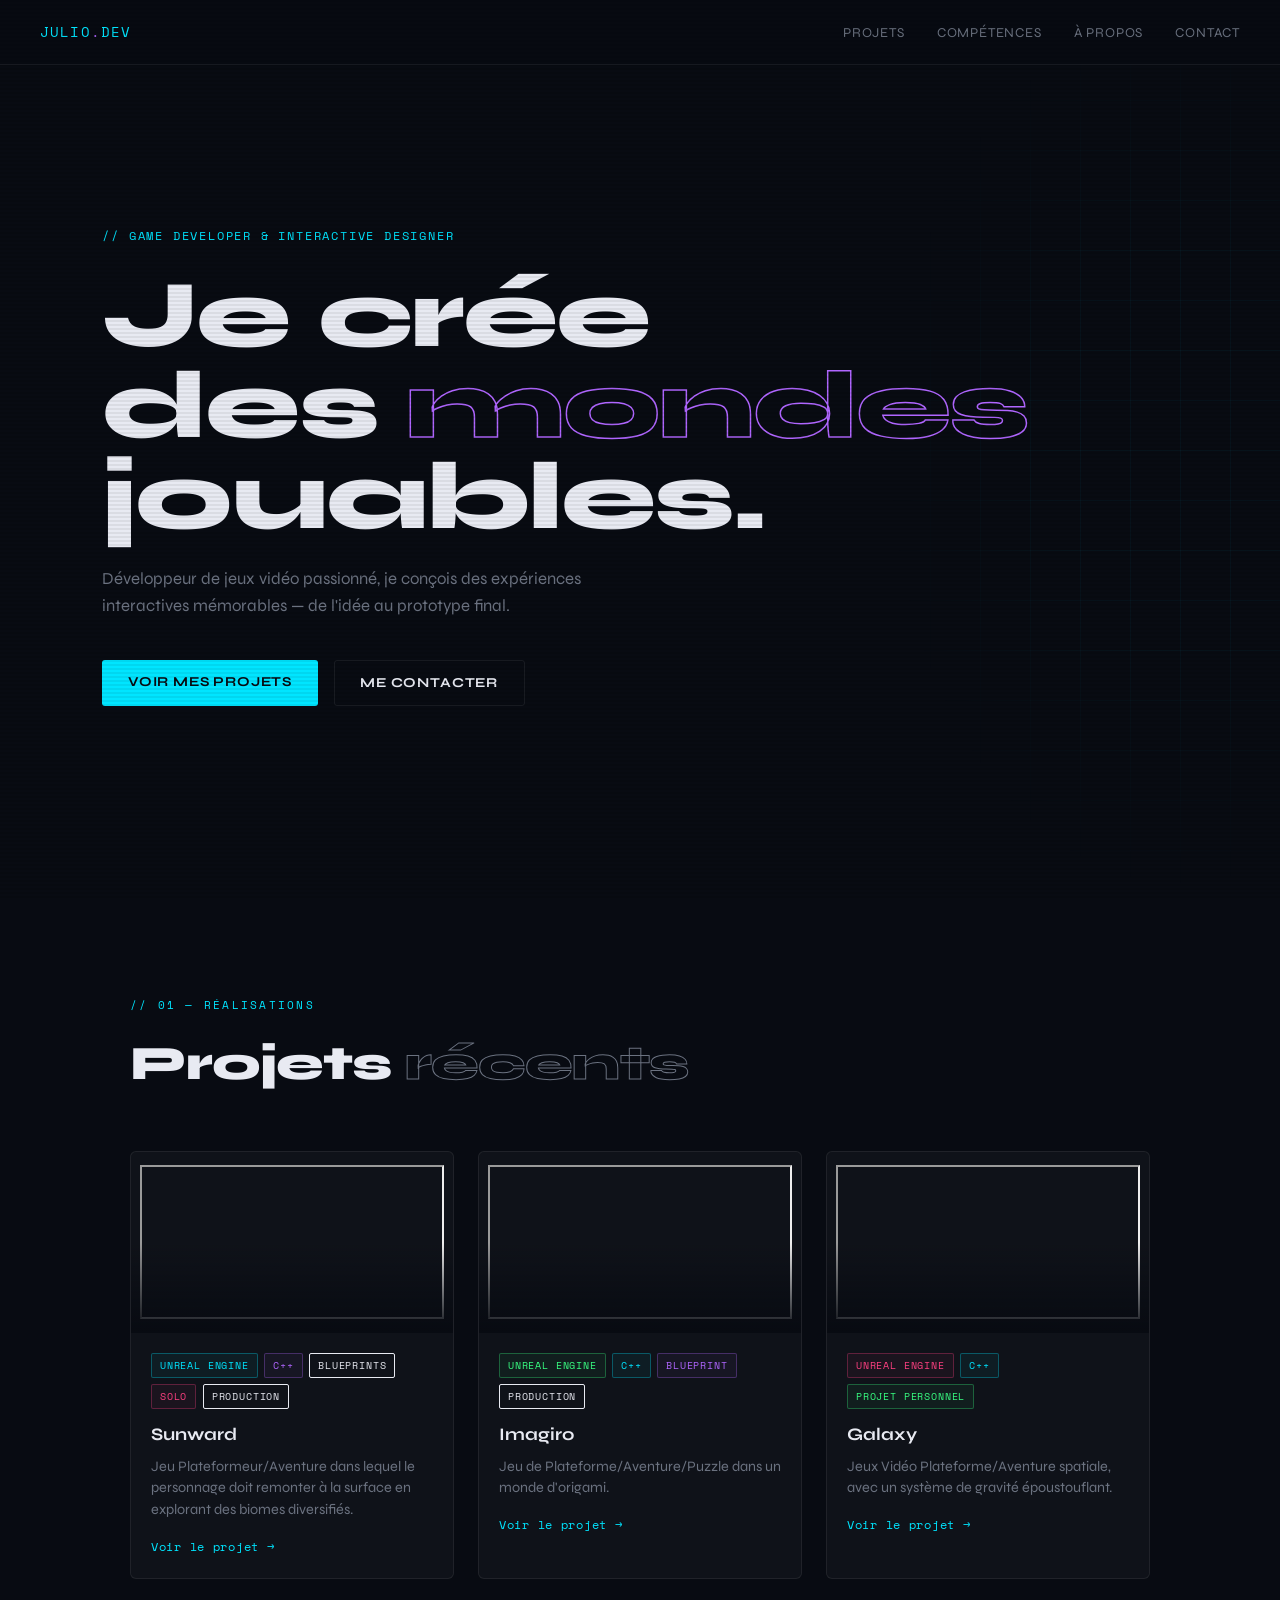
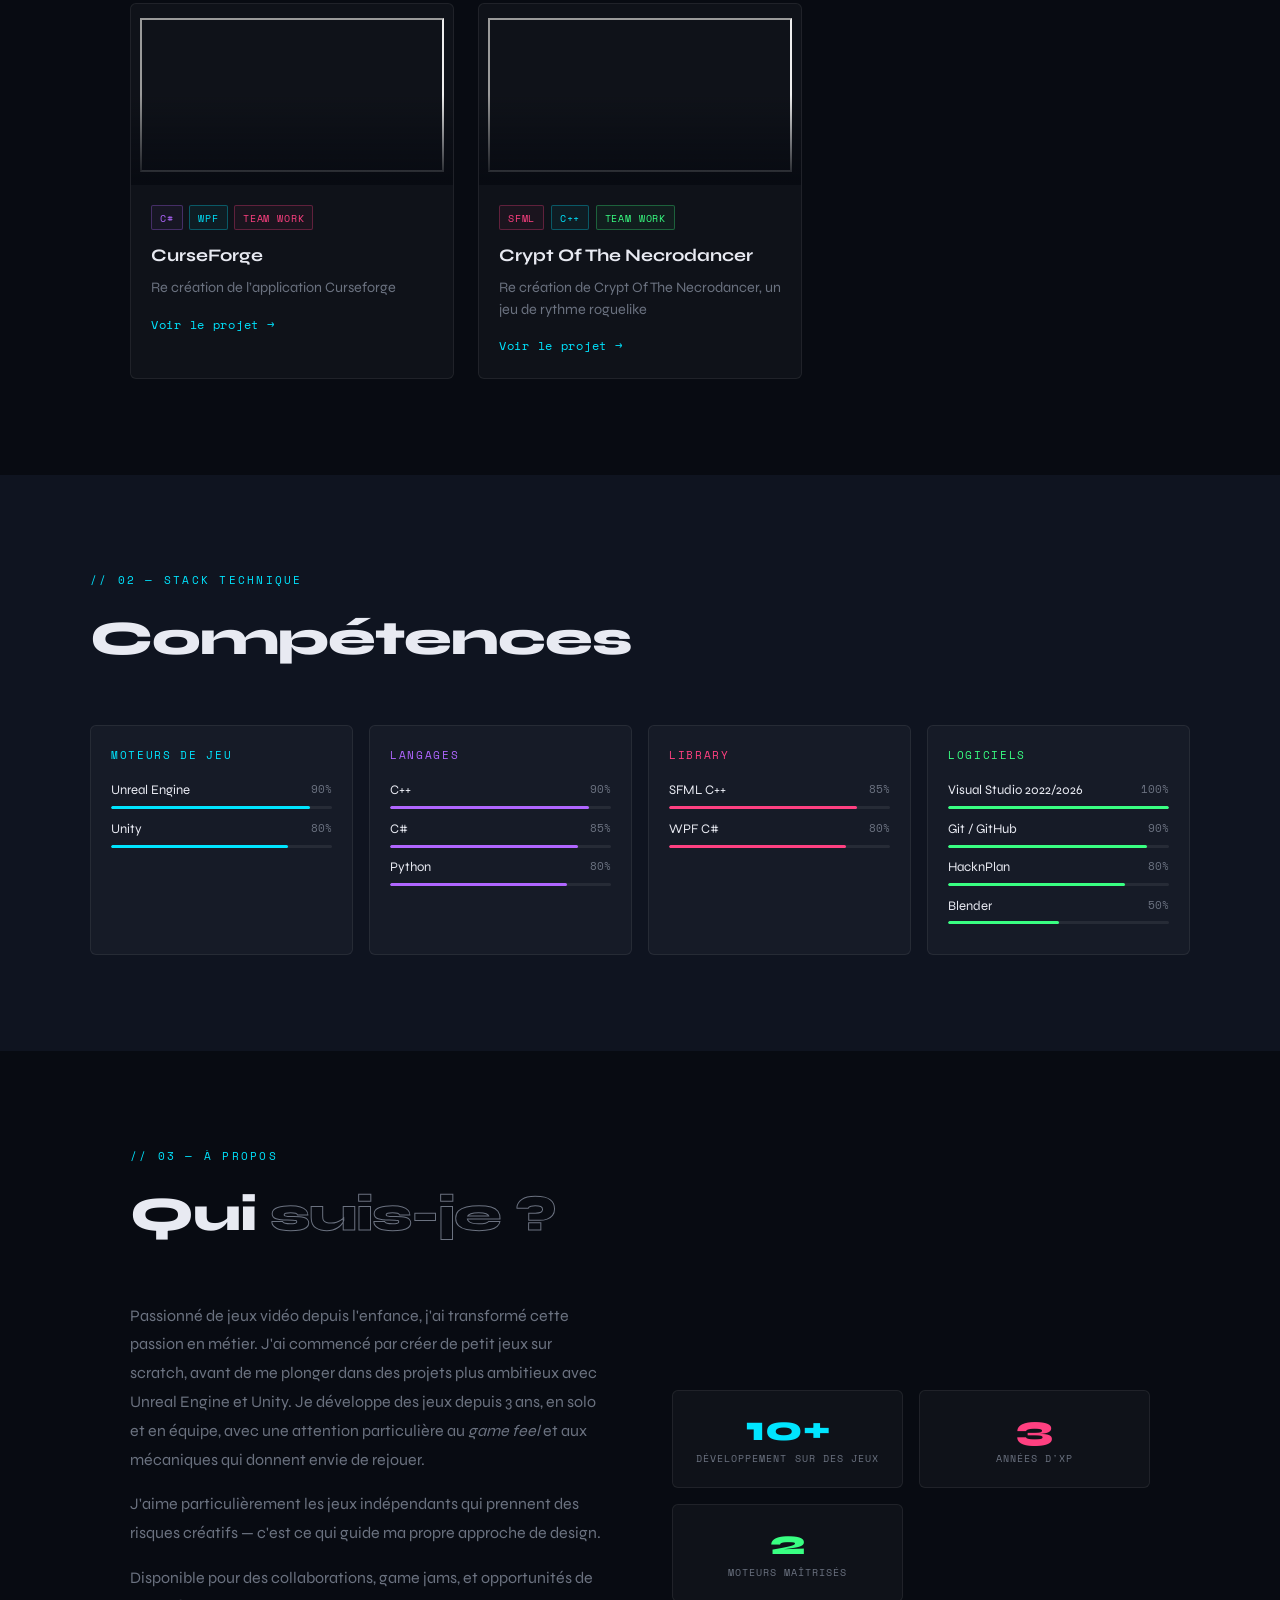
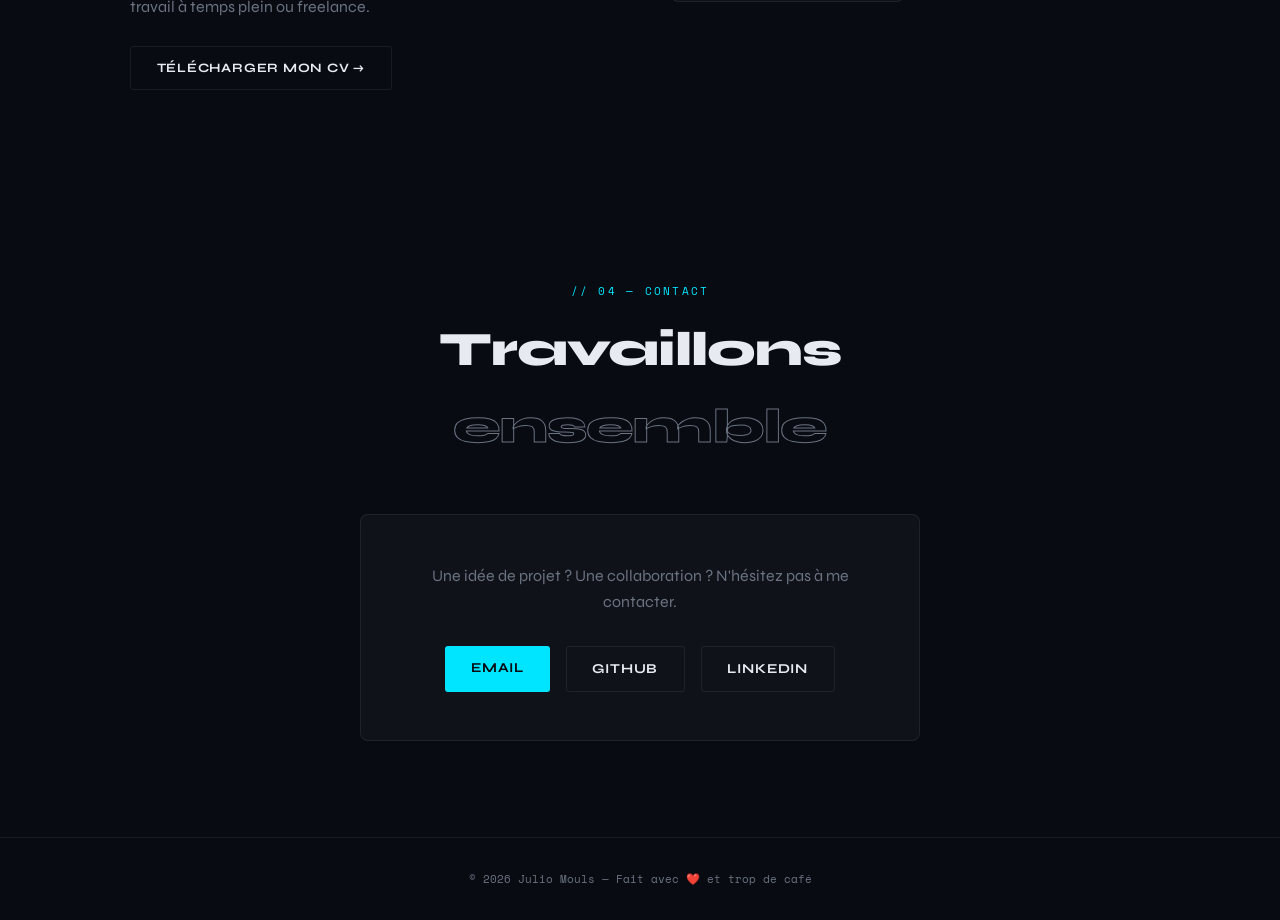
==== index.html @ a0b25a4c "Rename Portfolio.html to index.html" ====
<!DOCTYPE html>
<html lang="fr">
<head>
  <meta charset="UTF-8" />
  <meta name="viewport" content="width=device-width, initial-scale=1.0" />
  <title>Julio Mouls — Game Developer</title>
  <link rel="preconnect" href="https://fonts.googleapis.com" />
  <link href="https://fonts.googleapis.com/css2?family=Space+Mono:ital,wght@0,400;0,700;1,400&family=Syne:wght@400;700;800&display=swap" rel="stylesheet" />
  <style>
    *, *::before, *::after { box-sizing: border-box; margin: 0; padding: 0; }

    :root {
      --bg: #080b12;
      --bg2: #0f1420;
      --bg3: #151c2e;
      --text: #e8eaf2;
      --muted: #6b7280;
      --cyan: #00e5ff;
      --purple: #b066ff;
      --pink: #ff4081;
      --green: #39ff82;
      --border: rgba(255,255,255,0.07);
      --card-bg: rgba(255,255,255,0.03);
    }

    html { scroll-behavior: smooth; }

    body {
      background: var(--bg);
      color: var(--text);
      font-family: 'Syne', sans-serif;
      font-size: 16px;
      line-height: 1.6;
      overflow-x: hidden;
    }

    /* ── SCANLINE OVERLAY ── */
    body::before {
      content: '';
      position: fixed;
      inset: 0;
      background: repeating-linear-gradient(
        0deg,
        transparent,
        transparent 2px,
        rgba(0,0,0,0.06) 2px,
        rgba(0,0,0,0.06) 4px
      );
      pointer-events: none;
      z-index: 1000;
    }

    /* ── NAV ── */
    nav {
      position: fixed;
      top: 0; left: 0; right: 0;
      z-index: 100;
      display: flex;
      align-items: center;
      justify-content: space-between;
      padding: 1.2rem 2.5rem;
      background: rgba(8,11,18,0.85);
      backdrop-filter: blur(12px);
      border-bottom: 1px solid var(--border);
    }

    .logo {
      font-family: 'Space Mono', monospace;
      font-size: 0.9rem;
      color: var(--cyan);
      letter-spacing: 0.08em;
      text-decoration: none;
    }

    .logo span { color: var(--purple); }

    nav ul {
      list-style: none;
      display: flex;
      gap: 2rem;
    }

    nav a {
      color: var(--muted);
      text-decoration: none;
      font-size: 0.85rem;
      letter-spacing: 0.06em;
      text-transform: uppercase;
      transition: color 0.2s;
    }
    nav a:hover { color: var(--text); }

    /* ── HERO ── */
    #hero {
      min-height: 100vh;
      display: flex;
      flex-direction: column;
      justify-content: center;
      padding: 6rem 2.5rem 4rem;
      max-width: 900px;
      margin: auto;
      position: relative;
    }

    .hero-tag {
      font-family: 'Space Mono', monospace;
      font-size: 0.75rem;
      color: var(--cyan);
      letter-spacing: 0.15em;
      text-transform: uppercase;
      margin-bottom: 1.5rem;
      opacity: 0;
      animation: fadeUp 0.6s 0.2s forwards;
    }

    h1 {
      font-size: clamp(3rem, 8vw, 6rem);
      font-weight: 800;
      line-height: 0.95;
      letter-spacing: -0.02em;
      margin-bottom: 1.5rem;
      opacity: 0;
      animation: fadeUp 0.6s 0.35s forwards;
    }

    h1 em {
      font-style: normal;
      color: transparent;
      -webkit-text-stroke: 1.5px var(--purple);
    }

    .hero-desc {
      max-width: 520px;
      color: var(--muted);
      font-size: 1.05rem;
      margin-bottom: 2.5rem;
      opacity: 0;
      animation: fadeUp 0.6s 0.5s forwards;
    }

    .hero-cta {
      display: flex;
      gap: 1rem;
      flex-wrap: wrap;
      opacity: 0;
      animation: fadeUp 0.6s 0.65s forwards;
    }

    .btn {
      display: inline-block;
      padding: 0.7rem 1.6rem;
      border-radius: 3px;
      text-decoration: none;
      font-size: 0.85rem;
      font-weight: 700;
      letter-spacing: 0.06em;
      text-transform: uppercase;
      transition: all 0.2s;
    }

    .btn-primary {
      background: var(--cyan);
      color: #080b12;
    }
    .btn-primary:hover { background: #33ecff; transform: translateY(-1px); }

    .btn-outline {
      border: 1px solid var(--border);
      color: var(--text);
      background: transparent;
    }
    .btn-outline:hover { border-color: var(--purple); color: var(--purple); }

    .hero-grid {
      position: absolute;
      top: 0; right: -100px;
      width: 500px; height: 100%;
      background-image:
        linear-gradient(rgba(0,229,255,0.04) 1px, transparent 1px),
        linear-gradient(90deg, rgba(0,229,255,0.04) 1px, transparent 1px);
      background-size: 50px 50px;
      mask-image: radial-gradient(ellipse at 60% 50%, black 30%, transparent 70%);
      pointer-events: none;
    }

    /* ── SECTIONS ── */
    section { padding: 6rem 2.5rem; max-width: 1100px; margin: auto; }
    section.full { max-width: none; padding: 6rem 2.5rem; }

    .section-label {
      font-family: 'Space Mono', monospace;
      font-size: 0.7rem;
      letter-spacing: 0.2em;
      text-transform: uppercase;
      color: var(--cyan);
      margin-bottom: 0.75rem;
    }

    h2 {
      font-size: clamp(2rem, 4vw, 3rem);
      font-weight: 800;
      letter-spacing: -0.02em;
      margin-bottom: 3rem;
    }

    h2 span {
      color: transparent;
      -webkit-text-stroke: 1px var(--muted);
    }

    /* ── PROJECTS ── */
    .projects-grid {
      display: grid;
      grid-template-columns: repeat(auto-fit, minmax(300px, 1fr));
      gap: 1.5rem;
    }

    .project-card {
      background: var(--card-bg);
      border: 1px solid var(--border);
      border-radius: 6px;
      overflow: hidden;
      transition: border-color 0.3s, transform 0.3s;
      cursor: pointer;
      position: relative;
    }

    .project-card:hover {
      border-color: rgba(0,229,255,0.3);
      transform: translateY(-4px);
    }

    .project-card:hover .project-accent { opacity: 1; }

    .project-accent {
      position: absolute;
      top: 0; left: 0; right: 0;
      height: 2px;
      background: linear-gradient(90deg, var(--cyan), var(--purple));
      opacity: 0;
      transition: opacity 0.3s;
    }

    .project-thumb {
      width: 100%;
      aspect-ratio: 16/9;
      display: flex;
      align-items: center;
      justify-content: center;
      font-size: 4rem;
      position: relative;
      overflow: hidden;
    }

    .project-thumb::after {
      content: '';
      position: absolute;
      inset: 0;
      background: linear-gradient(to bottom, transparent 50%, var(--bg) 100%);
    }

    .project-body { padding: 1.25rem; }

    .project-tags {
      display: flex;
      flex-wrap: wrap;
      gap: 0.4rem;
      margin-bottom: 0.75rem;
    }

    .tag {
      font-family: 'Space Mono', monospace;
      font-size: 0.65rem;
      letter-spacing: 0.08em;
      text-transform: uppercase;
      padding: 0.2rem 0.5rem;
      border-radius: 2px;
      border: 1px solid;
    }

    .tag-cyan  { color: var(--cyan);   border-color: rgba(0,229,255,0.3);   background: rgba(0,229,255,0.05); }
    .tag-purple{ color: var(--purple); border-color: rgba(176,102,255,0.3); background: rgba(176,102,255,0.05); }
    .tag-pink  { color: var(--pink);   border-color: rgba(255,64,129,0.3);  background: rgba(255,64,129,0.05); }
    .tag-green { color: var(--green);  border-color: rgba(57,255,130,0.3);  background: rgba(57,255,130,0.05); }

    .project-body h3 {
      font-size: 1.1rem;
      font-weight: 700;
      margin-bottom: 0.4rem;
    }

    .project-body p {
      color: var(--muted);
      font-size: 0.9rem;
      line-height: 1.5;
    }

    .project-link {
      display: inline-flex;
      align-items: center;
      gap: 0.4rem;
      margin-top: 1rem;
      font-family: 'Space Mono', monospace;
      font-size: 0.75rem;
      color: var(--cyan);
      text-decoration: none;
      letter-spacing: 0.06em;
    }

    .project-link:hover { text-decoration: underline; }

    /* ── SKILLS ── */
    #skills { background: var(--bg2); max-width: none; }
    #skills > div { max-width: 1100px; margin: auto; }

    .skills-grid {
      display: grid;
      grid-template-columns: repeat(auto-fit, minmax(220px, 1fr));
      gap: 1rem;
    }

    .skill-group {
      background: var(--card-bg);
      border: 1px solid var(--border);
      border-radius: 6px;
      padding: 1.25rem;
    }

    .skill-group-title {
      font-family: 'Space Mono', monospace;
      font-size: 0.7rem;
      letter-spacing: 0.15em;
      text-transform: uppercase;
      margin-bottom: 1rem;
    }

    .skill-bar-wrap { margin-bottom: 0.6rem; }

    .skill-name {
      display: flex;
      justify-content: space-between;
      font-size: 0.82rem;
      margin-bottom: 0.3rem;
    }

    .skill-name span:last-child {
      font-family: 'Space Mono', monospace;
      font-size: 0.7rem;
      color: var(--muted);
    }

    .bar-track {
      height: 3px;
      background: var(--border);
      border-radius: 2px;
      overflow: hidden;
    }

    .bar-fill {
      height: 100%;
      border-radius: 2px;
      transition: width 1.2s cubic-bezier(0.16, 1, 0.3, 1);
    }

    /* ── ABOUT ── */
    .about-grid {
      display: grid;
      grid-template-columns: 1fr 1fr;
      gap: 4rem;
      align-items: center;
    }

    @media (max-width: 700px) {
      .about-grid { grid-template-columns: 1fr; gap: 2rem; }
    }

    .about-text p { color: var(--muted); margin-bottom: 1rem; line-height: 1.8; }

    .about-stats {
      display: grid;
      grid-template-columns: 1fr 1fr;
      gap: 1rem;
    }

    .stat-box {
      background: var(--card-bg);
      border: 1px solid var(--border);
      border-radius: 6px;
      padding: 1.25rem;
      text-align: center;
    }

    .stat-num {
      font-size: 2.2rem;
      font-weight: 800;
      line-height: 1;
      margin-bottom: 0.25rem;
    }

    .stat-label {
      font-family: 'Space Mono', monospace;
      font-size: 0.65rem;
      letter-spacing: 0.1em;
      text-transform: uppercase;
      color: var(--muted);
    }

    /* ── CONTACT ── */
    #contact { text-align: center; }

    .contact-box {
      max-width: 560px;
      margin: auto;
      background: var(--card-bg);
      border: 1px solid var(--border);
      border-radius: 8px;
      padding: 3rem;
    }

    .contact-box p { color: var(--muted); margin-bottom: 2rem; }

    .contact-links {
      display: flex;
      gap: 1rem;
      justify-content: center;
      flex-wrap: wrap;
    }

    /* ── FOOTER ── */
    footer {
      text-align: center;
      padding: 2rem;
      border-top: 1px solid var(--border);
      font-family: 'Space Mono', monospace;
      font-size: 0.7rem;
      color: var(--muted);
    }

    /* ── ANIMATIONS ── */
    @keyframes fadeUp {
      from { opacity: 0; transform: translateY(20px); }
      to   { opacity: 1; transform: translateY(0); }
    }

    .reveal {
      opacity: 0;
      transform: translateY(24px);
      transition: opacity 0.6s ease, transform 0.6s ease;
    }
    .reveal.in { opacity: 1; transform: none; }

    /* ── MOBILE ── */
    @media (max-width: 640px) {
      nav ul { display: none; }
      #hero { padding: 5rem 1.5rem 3rem; }
      section { padding: 4rem 1.5rem; }
    }
  </style>
</head>
<body>

  <!-- NAV -->
  <nav>
    <a class="logo" href="#hero">Julio<span>.</span>dev</a>
    <ul>
      <li><a href="#projects">Projets</a></li>
      <li><a href="#skills">Compétences</a></li>
      <li><a href="#about">À propos</a></li>
      <li><a href="#contact">Contact</a></li>
    </ul>
  </nav>

  <!-- HERO -->
  <section id="hero" style="max-width:100%; padding-left:clamp(1.5rem, 8vw, 8rem);">
    <div class="hero-grid" aria-hidden="true"></div>
    <p class="hero-tag">// Game Developer &amp; Interactive Designer</p>
    <h1>Je crée<br>des <em>mondes</em><br>jouables.</h1>
    <p class="hero-desc">
      Développeur de jeux vidéo passionné, je conçois des expériences interactives
      mémorables — de l'idée au prototype final.
    </p>
    <div class="hero-cta">
      <a href="#projects" class="btn btn-primary">Voir mes projets</a>
      <a href="#contact" class="btn btn-outline">Me contacter</a>
    </div>
  </section>

<!-- PROJECTS -->
<section id="projects">
  <p class="section-label reveal">// 01 — Réalisations</p>
  <h2 class="reveal">Projets <span>récents</span></h2>
  <div class="projects-grid">
    <!-- Projet 1 -->
    <div class="project-card reveal">
      <div class="project-accent"></div>
      <div class="project-thumb">
        <iframe
          src="https://www.youtube-nocookie.com/embed/E4nVXbBruLQ?si=O7bxD6ltQYDZjY6q"
          title="Sunward"
          allow="accelerometer; autoplay; clipboard-write; encrypted-media; gyroscope; picture-in-picture; web-share"
          referrerpolicy="strict-origin-when-cross-origin"
          allowfullscreen>
        </iframe>
      </div>

      <div class="project-body">
        <div class="project-tags">
          <span class="tag tag-cyan">Unreal Engine</span>
          <span class="tag tag-purple">C++</span>
          <span class="tag tag-orange">Blueprints</span>
          <span class="tag tag-pink">Solo</span>
          <span class="tag tag-yellow">Production</span>
        </div>

        <h3>Sunward</h3>

        <p>
          Jeu Plateformeur/Aventure dans lequel le personnage doit
          remonter à la surface en explorant des biomes diversifiés.
        </p>

        <a href="#" class="project-link">Voir le projet →</a>
      </div>
    </div>

    <!-- Projet 2 -->
    <div class="project-card reveal">
      <div class="project-accent"></div>

      <div class="project-thumb">
        <iframe
          src="https://www.youtube-nocookie.com/embed/E4nVXbBruLQ?si=O7bxD6ltQYDZjY6q"
          title="Imagiro"
          allow="accelerometer; autoplay; clipboard-write; encrypted-media; gyroscope; picture-in-picture; web-share"
          referrerpolicy="strict-origin-when-cross-origin"
          allowfullscreen>
        </iframe>
      </div>

      <div class="project-body">
        <div class="project-tags">
          <span class="tag tag-green">Unreal Engine</span>
          <span class="tag tag-cyan">C++</span>
          <span class="tag tag-purple">Blueprint</span>
          <span class="tag tag-yellow">Production</span>
        </div>

        <h3>Imagiro</h3>

        <p>
          Jeu de Plateforme/Aventure/Puzzle dans un monde d'origami.
        </p>

        <a href="#" class="project-link">Voir le projet →</a>
      </div>
    </div>

    <!-- Projet 3 -->
    <div class="project-card reveal">
      <div class="project-accent"></div>

      <div class="project-thumb">
        <iframe
          src="https://www.youtube-nocookie.com/embed/E4nVXbBruLQ?si=O7bxD6ltQYDZjY6q"
          title="Galaxy"
          allow="accelerometer; autoplay; clipboard-write; encrypted-media; gyroscope; picture-in-picture; web-share"
          referrerpolicy="strict-origin-when-cross-origin"
          allowfullscreen>
        </iframe>
      </div>

      <div class="project-body">
        <div class="project-tags">
          <span class="tag tag-pink">Unreal Engine</span>
          <span class="tag tag-cyan">C++</span>
          <span class="tag tag-green">Projet Personnel</span>
        </div>

        <h3>Galaxy</h3>

        <p>
          Jeux Vidéo Plateforme/Aventure spatiale, avec un système
          de gravité époustouflant.
        </p>

        <a href="#" class="project-link">Voir le projet →</a>
      </div>
    </div>

    <!-- Projet 4 -->
    <div class="project-card reveal">
      <div class="project-accent"></div>

      <div class="project-thumb">
        <iframe
          src="https://www.youtube-nocookie.com/embed/E4nVXbBruLQ?si=O7bxD6ltQYDZjY6q"
          title="CurseForge"
          allow="accelerometer; autoplay; clipboard-write; encrypted-media; gyroscope; picture-in-picture; web-share"
          referrerpolicy="strict-origin-when-cross-origin"
          allowfullscreen>
        </iframe>
      </div>

      <div class="project-body">
        <div class="project-tags">
          <span class="tag tag-purple">C#</span>
          <span class="tag tag-cyan">WPF</span>
          <span class="tag tag-pink">Team work</span>
        </div>

        <h3>CurseForge</h3>

        <p>
          Re création de l’application Curseforge
        </p>

        <a href="#" class="project-link">Voir le projet →</a>
      </div>
    </div>

    <!-- Projet 5 -->
    <div class="project-card reveal">
      <div class="project-accent"></div>

      <div class="project-thumb">
        <iframe
          src="https://www.youtube-nocookie.com/embed/E4nVXbBruLQ?si=O7bxD6ltQYDZjY6q"
          title="Crypt Of The Necrodancer"
          allow="accelerometer; autoplay; clipboard-write; encrypted-media; gyroscope; picture-in-picture; web-share"
          referrerpolicy="strict-origin-when-cross-origin"
          allowfullscreen>
        </iframe>
      </div>

      <div class="project-body">
        <div class="project-tags">
          <span class="tag tag-pink">SFML</span>
          <span class="tag tag-cyan">C++</span>
          <span class="tag tag-green">Team work</span>
        </div>

        <h3>Crypt Of The Necrodancer</h3>

        <p>
          Re création de Crypt Of The Necrodancer,
          un jeu de rythme roguelike
        </p>

        <a href="#" class="project-link">Voir le projet →</a>
      </div>
    </div>

  </div>
</section>

  <!-- SKILLS -->
  <section id="skills" class="full" style="padding: 6rem 2.5rem;">
    <div>
      <p class="section-label reveal">// 02 — Stack technique</p>
      <h2 class="reveal">Compétences</h2>

      <div class="skills-grid">

        <div class="skill-group reveal">
          <p class="skill-group-title" style="color: var(--cyan);">Moteurs de jeu</p>
          <div class="skill-bar-wrap">
            <div class="skill-name"><span>Unreal Engine</span><span>90%</span></div>
            <div class="bar-track"><div class="bar-fill" data-width="90" style="width:0;background:var(--cyan)"></div></div>
          </div>
          <div class="skill-bar-wrap">
            <div class="skill-name"><span>Unity</span><span>80%</span></div>
            <div class="bar-track"><div class="bar-fill" data-width="80" style="width:0;background:var(--cyan)"></div></div>
          </div>
        </div>

        <div class="skill-group reveal">
          <p class="skill-group-title" style="color: var(--purple);">Langages</p>
          <div class="skill-bar-wrap">
            <div class="skill-name"><span>C++</span><span>90%</span></div>
            <div class="bar-track"><div class="bar-fill" data-width="90" style="width:0;background:var(--purple)"></div></div>
          </div>
          <div class="skill-bar-wrap">
            <div class="skill-name"><span>C#</span><span>85%</span></div>
            <div class="bar-track"><div class="bar-fill" data-width="85" style="width:0;background:var(--purple)"></div></div>
          </div>
          <div class="skill-bar-wrap">
            <div class="skill-name"><span>Python</span><span>80%</span></div>
            <div class="bar-track"><div class="bar-fill" data-width="80" style="width:0;background:var(--purple)"></div></div>
          </div>
        </div>

        <div class="skill-group reveal">
          <p class="skill-group-title" style="color: var(--pink);">Library</p>
          <div class="skill-bar-wrap">
            <div class="skill-name"><span>SFML C++</span><span>85%</span></div>
            <div class="bar-track"><div class="bar-fill" data-width="85" style="width:0;background:var(--pink)"></div></div>
          </div>
          <div class="skill-bar-wrap">
            <div class="skill-name"><span>WPF C#</span><span>80%</span></div>
            <div class="bar-track"><div class="bar-fill" data-width="80" style="width:0;background:var(--pink)"></div></div>
          </div>
        </div>

        <div class="skill-group reveal">
          <p class="skill-group-title" style="color: var(--green);">Logiciels</p>
          <div class="skill-bar-wrap">
            <div class="skill-name"><span>Visual Studio 2022/2026</span><span>100%</span></div>
            <div class="bar-track"><div class="bar-fill" data-width="100" style="width:0;background:var(--green)"></div></div>
          </div>
          <div class="skill-bar-wrap">
            <div class="skill-name"><span>Git / GitHub</span><span>90%</span></div>
            <div class="bar-track"><div class="bar-fill" data-width="90" style="width:0;background:var(--green)"></div></div>
          </div>
          <div class="skill-bar-wrap">
            <div class="skill-name"><span>HacknPlan</span><span>80%</span></div>
            <div class="bar-track"><div class="bar-fill" data-width="80" style="width:0;background:var(--green)"></div></div>
          </div>
          <div class="skill-bar-wrap">
            <div class="skill-name"><span>Blender</span><span>50%</span></div>
            <div class="bar-track"><div class="bar-fill" data-width="50" style="width:0;background:var(--green)"></div></div>
          </div>

          
        </div>

      </div>
    </div>
  </section>

  <!-- ABOUT -->
  <section id="about">
    <p class="section-label reveal">// 03 — À propos</p>
    <h2 class="reveal">Qui <span>suis-je ?</span></h2>

    <div class="about-grid">
      <div class="about-text reveal">
        <p>
          Passionné de jeux vidéo depuis l'enfance, j'ai transformé cette passion en métier.
          J'ai commencé par créer de petit jeux sur scratch, avant de me plonger dans des projets plus ambitieux avec Unreal Engine et Unity.
          Je développe des jeux depuis 3 ans, en solo et en équipe, avec une attention 
          particulière au <em>game feel</em> et aux mécaniques qui donnent envie de rejouer.
        </p>
        <p>
          J'aime particulièrement les jeux indépendants qui prennent des risques 
          créatifs — c'est ce qui guide ma propre approche de design.
        </p>
        <p>
          Disponible pour des collaborations, game jams, et opportunités de travail à temps plein ou freelance.
        </p>
        <div style="margin-top: 1.5rem;">
          <a href="#" class="btn btn-outline" style="font-size:0.8rem;">Télécharger mon CV →</a>
        </div>
      </div>
      <div class="about-stats reveal">
        <div class="stat-box">
          <div class="stat-num" style="color:var(--cyan);">10+</div>
          <div class="stat-label">Développement sur des jeux</div>
        </div>
        <div class="stat-box">
          <div class="stat-num" style="color:var(--pink);">3</div>
          <div class="stat-label">Années d'XP</div>
        </div>
        <div class="stat-box">
          <div class="stat-num" style="color:var(--green);">2</div>
          <div class="stat-label">Moteurs maîtrisés</div>
        </div>
      </div>
    </div>
  </section>

  <!-- CONTACT -->
  <section id="contact" style="max-width:700px;">
    <p class="section-label reveal" style="text-align:center;">// 04 — Contact</p>
    <h2 class="reveal" style="text-align:center;">Travaillons <span>ensemble</span></h2>
    <div class="contact-box reveal">
      <p>Une idée de projet ? Une collaboration ? N'hésitez pas à me contacter.</p>
      <div class="contact-links">
        <a href="mailto:mouls.julio@gmail.com" class="btn btn-primary">Email</a>
        <a href="https://github.com/DMystop" class="btn btn-outline">GitHub</a>
        <a href="https://www.linkedin.com/in/julio-mouls/" class="btn btn-outline">LinkedIn</a>
      </div>
    </div>
  </section>

  <!-- FOOTER -->
  <footer>
    <p>© 2026 Julio Mouls — Fait avec ❤️ et trop de café</p>
  </footer>

  <script>
    // Scroll reveal
    const reveals = document.querySelectorAll('.reveal');
    const observer = new IntersectionObserver(entries => {
      entries.forEach((e, i) => {
        if (e.isIntersecting) {
          setTimeout(() => e.target.classList.add('in'), i * 80);
          observer.unobserve(e.target);
        }
      });
    }, { threshold: 0.1 });
    reveals.forEach(el => observer.observe(el));

    // Animated skill bars
    const barObserver = new IntersectionObserver(entries => {
      entries.forEach(entry => {
        if (entry.isIntersecting) {
          entry.target.querySelectorAll('.bar-fill').forEach(bar => {
            bar.style.width = bar.dataset.width + '%';
          });
          barObserver.unobserve(entry.target);
        }
      });
    }, { threshold: 0.3 });
    document.querySelectorAll('.skill-group').forEach(g => barObserver.observe(g));
  </script>
</body>
</html>
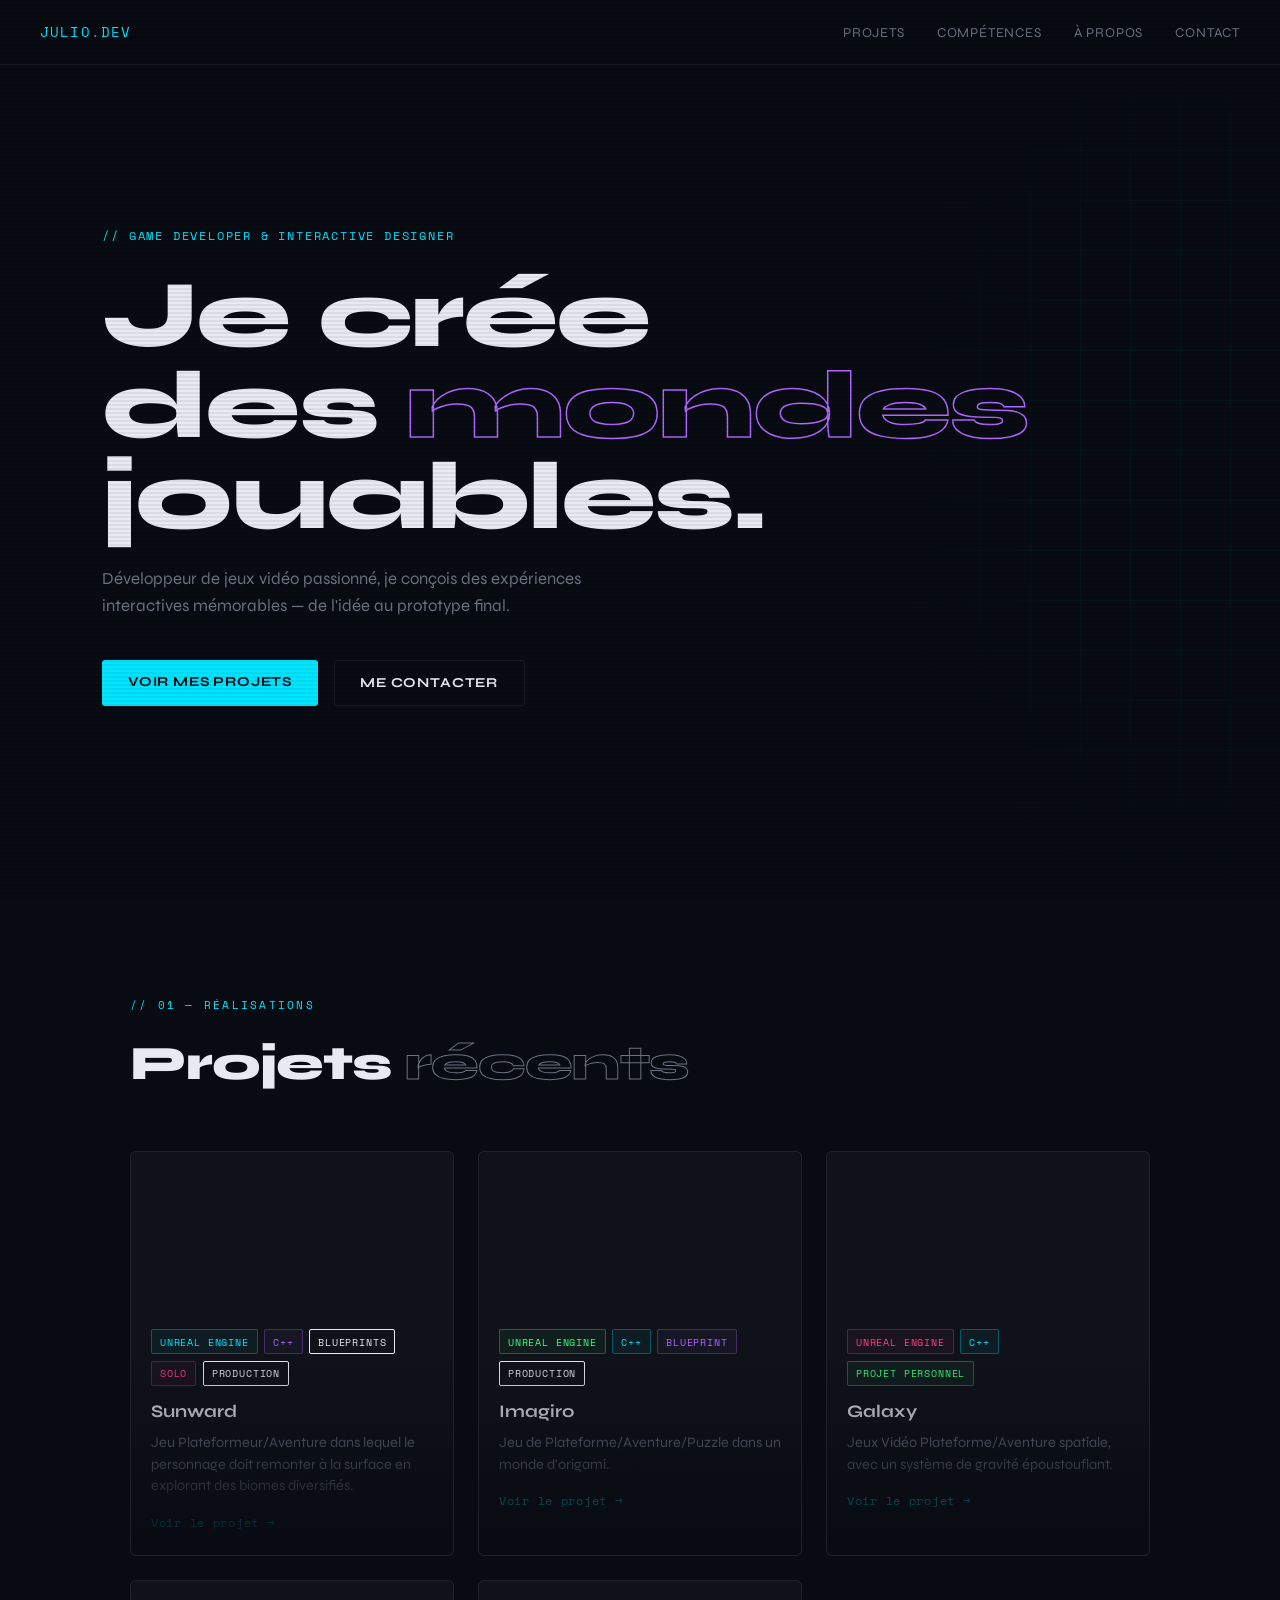
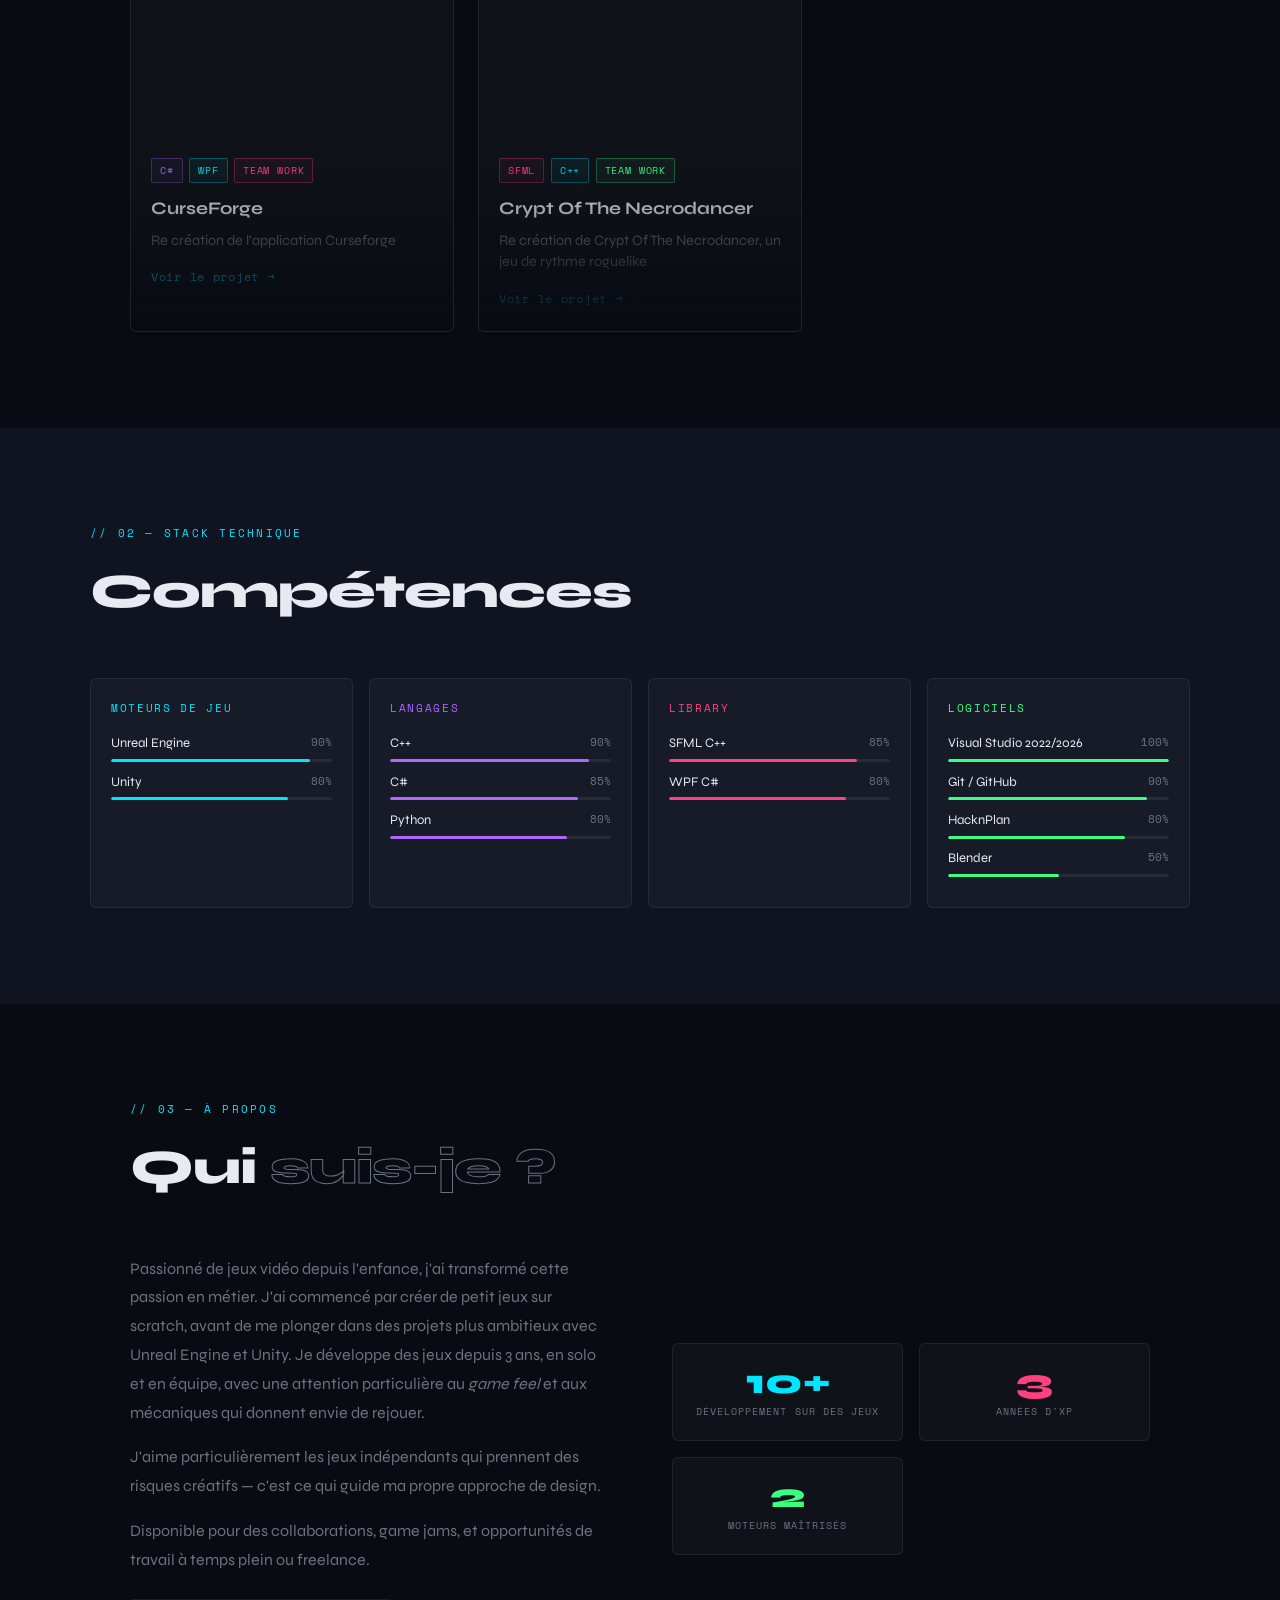
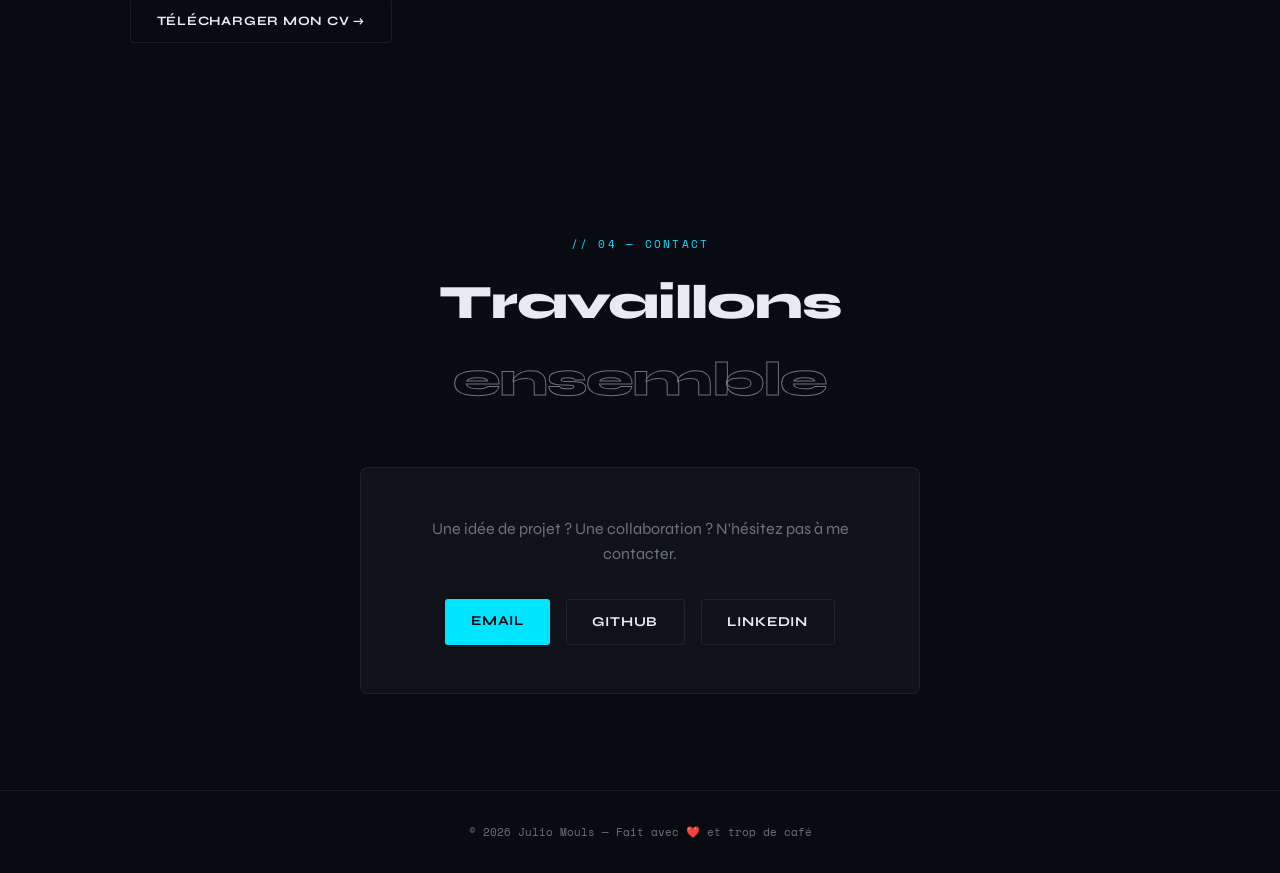
==== commit 5ceb1238: "Refactor project-thumb styles and remove duplicates" ====
--- a/index.html
+++ b/index.html
@@ -241,23 +241,21 @@
       transition: opacity 0.3s;
     }
 
-    .project-thumb {
-      width: 100%;
-      aspect-ratio: 16/9;
-      display: flex;
-      align-items: center;
-      justify-content: center;
-      font-size: 4rem;
-      position: relative;
-      overflow: hidden;
-    }
-
-    .project-thumb::after {
-      content: '';
-      position: absolute;
-      inset: 0;
-      background: linear-gradient(to bottom, transparent 50%, var(--bg) 100%);
-    }
+  .project-thumb::after {
+    content: '';
+    position: absolute;
+    inset: 0;
+    background: linear-gradient(to bottom, transparent 50%, var(--bg) 100%);
+    pointer-events: none; /* <-- permet de cliquer l'iframe en dessous */
+  }
+  
+  .project-thumb iframe {
+    position: relative;
+    z-index: 1;
+    width: 100%;
+    height: 100%;
+    border: 0;
+  }
 
     .project-body { padding: 1.25rem; }
 
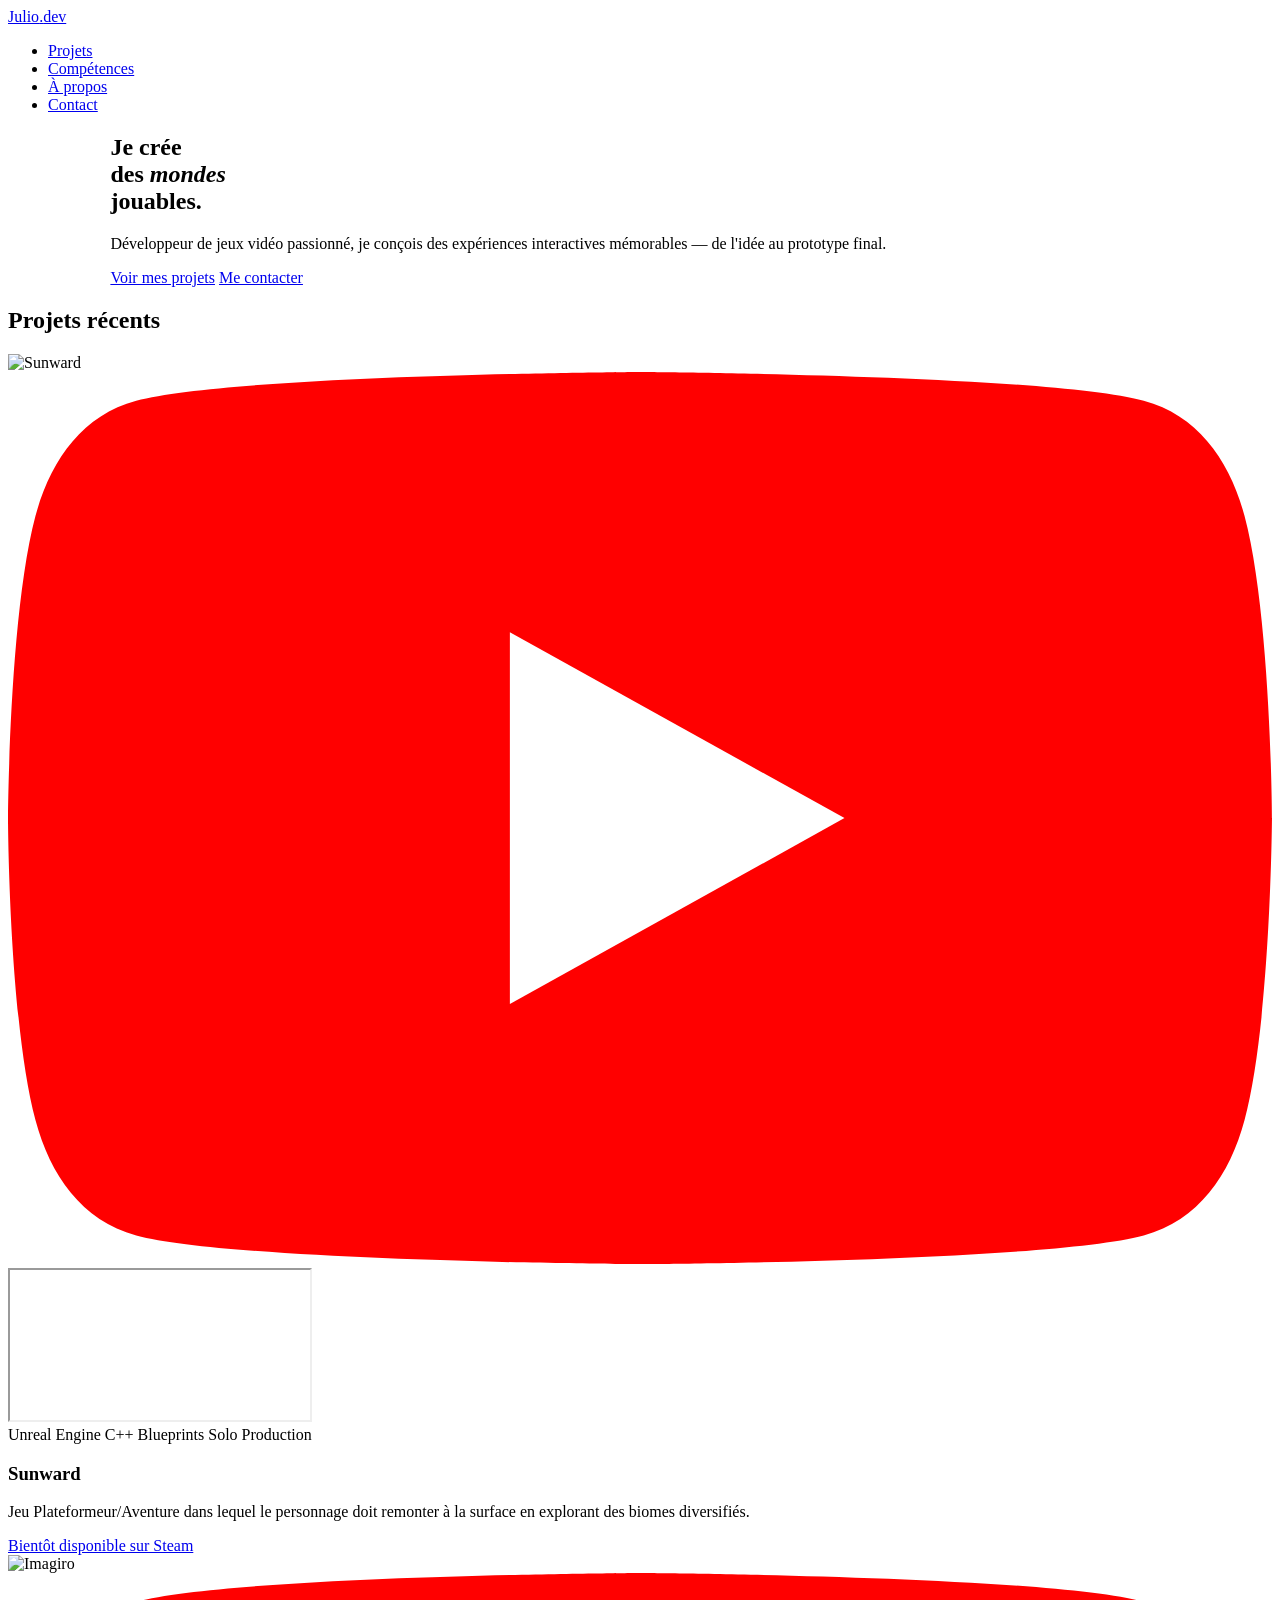
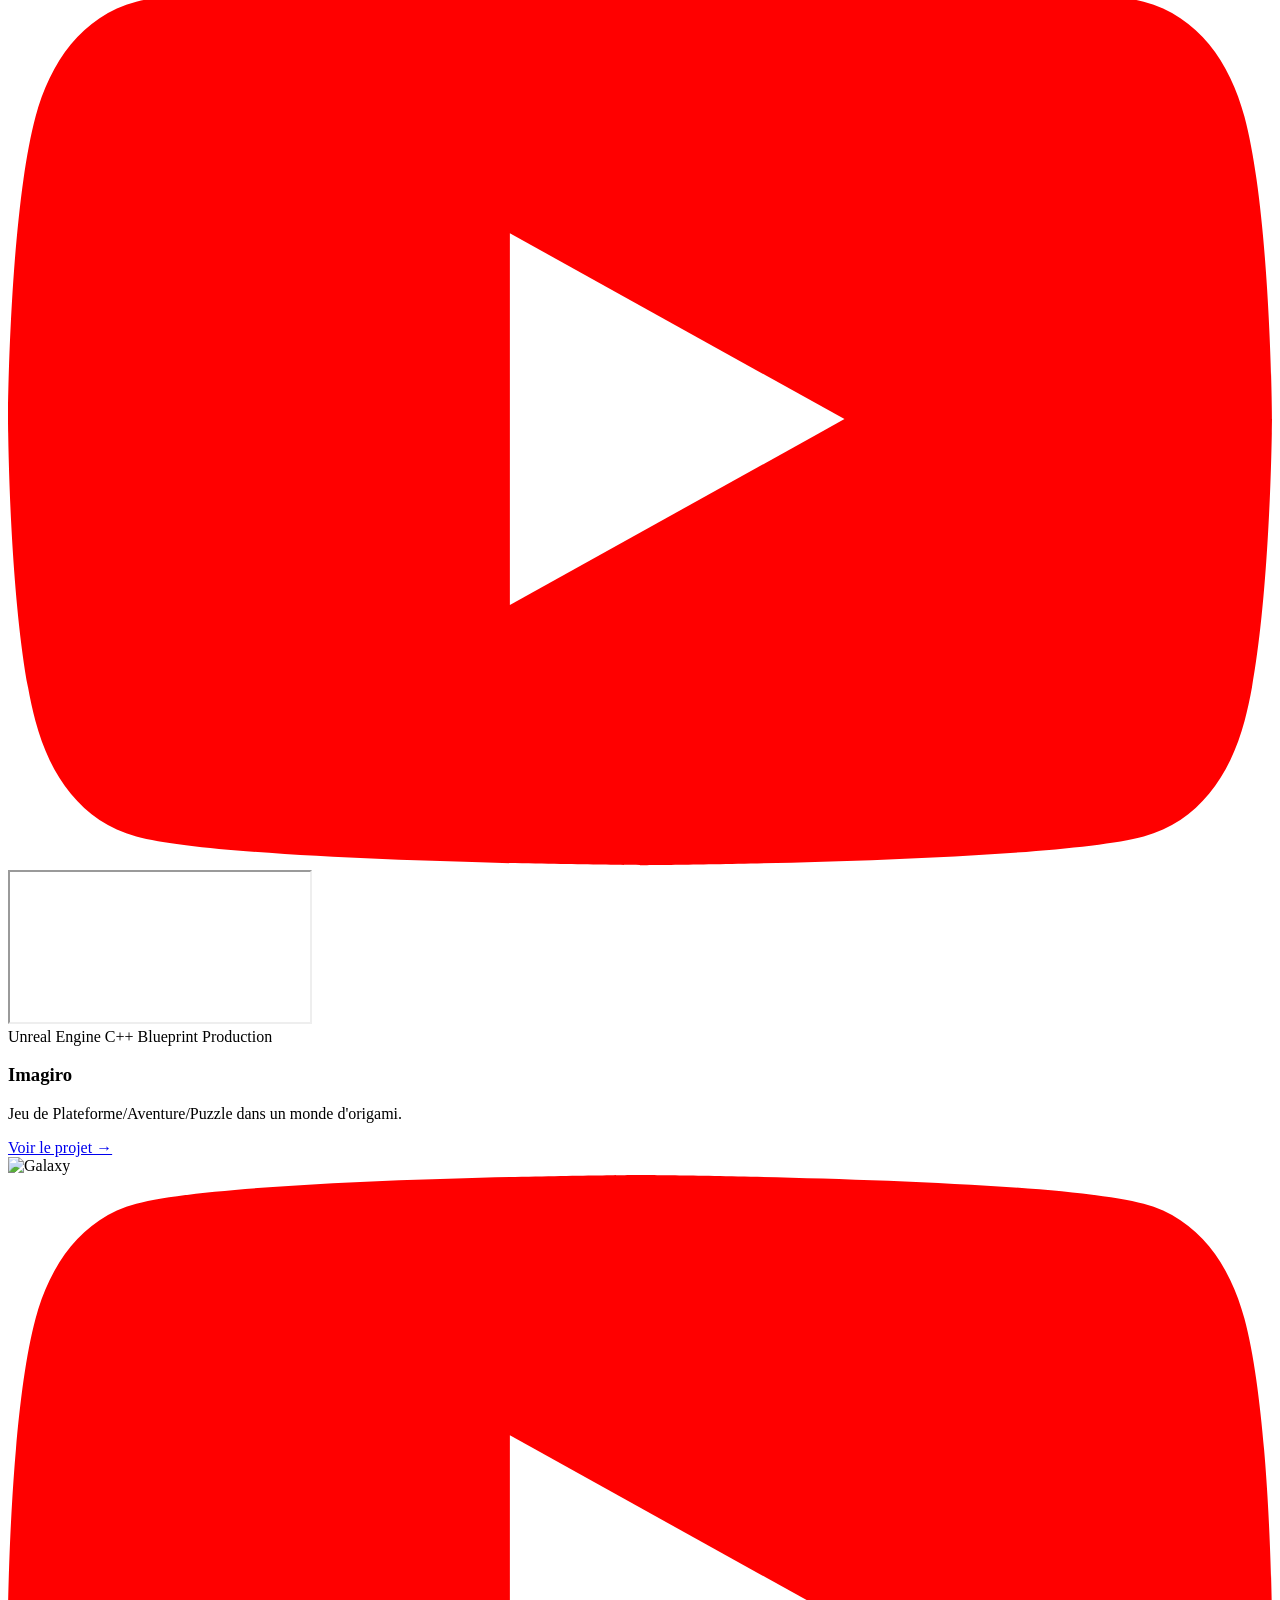
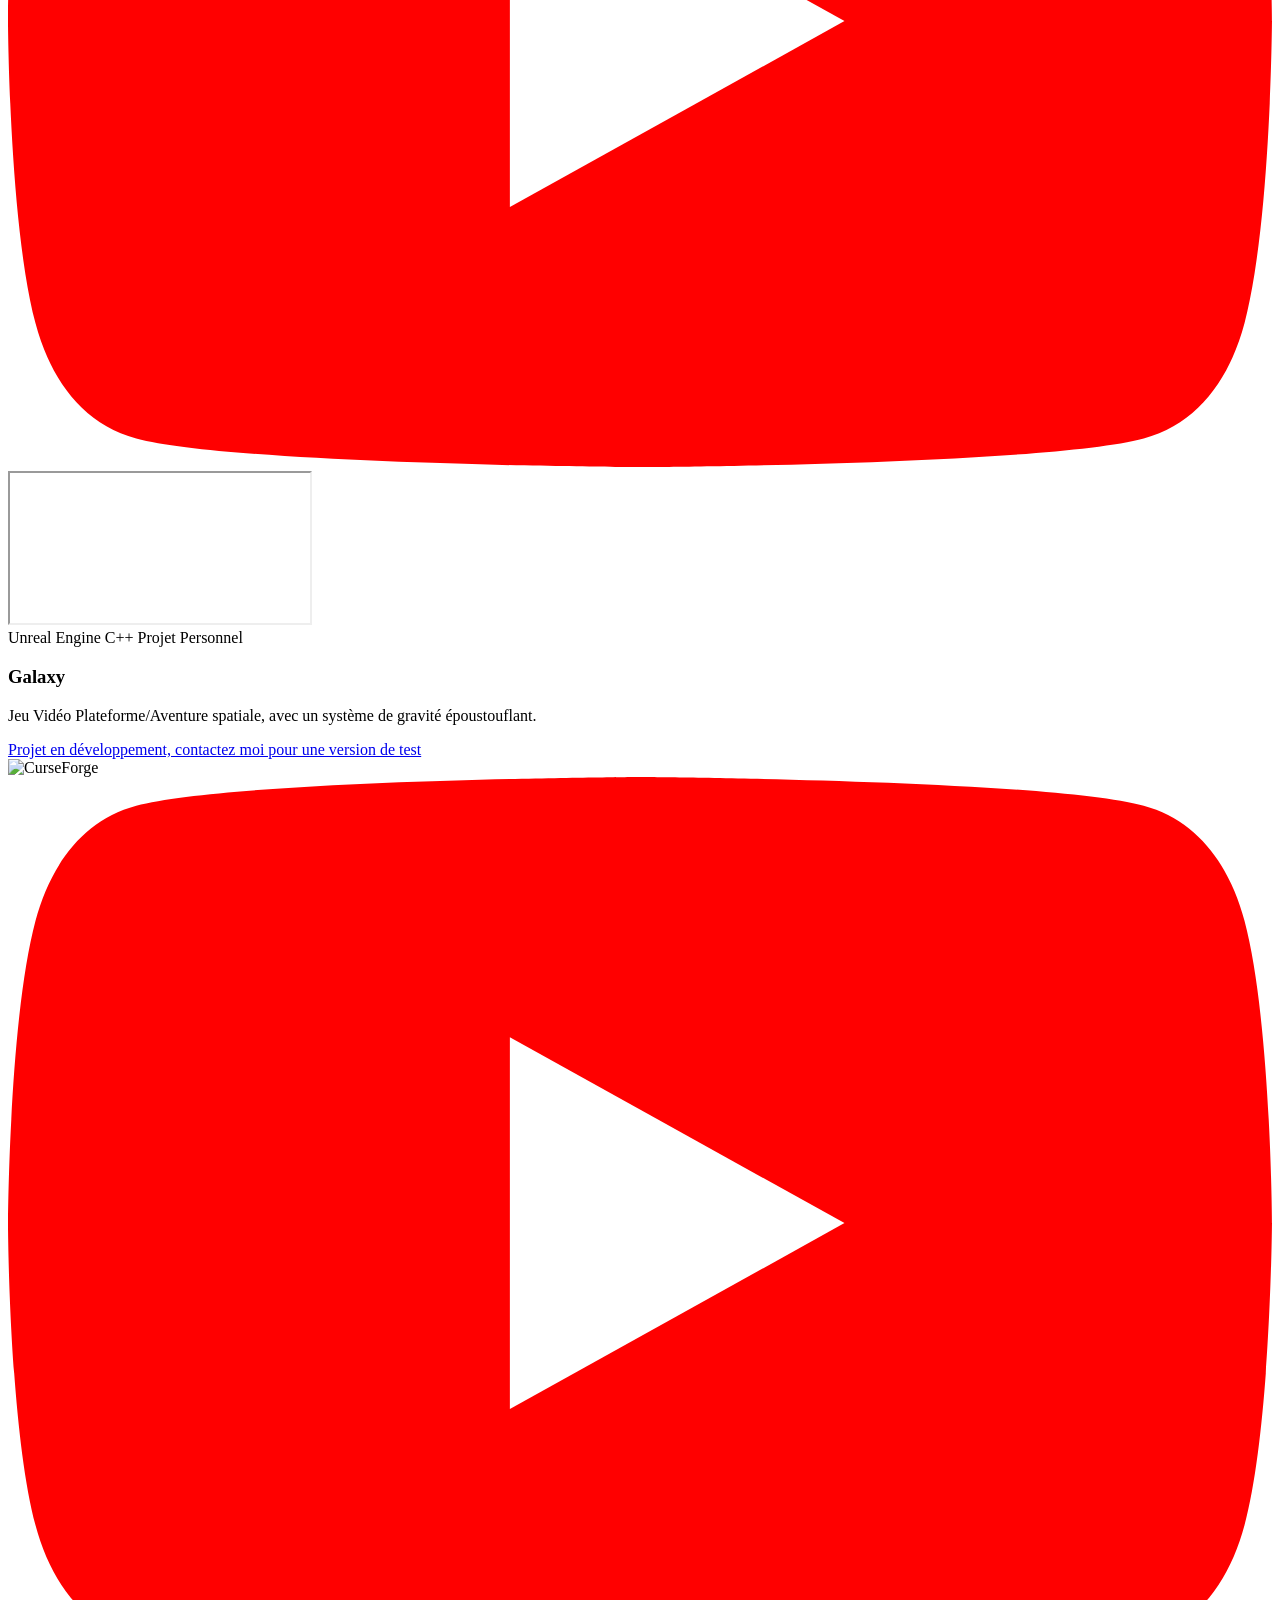
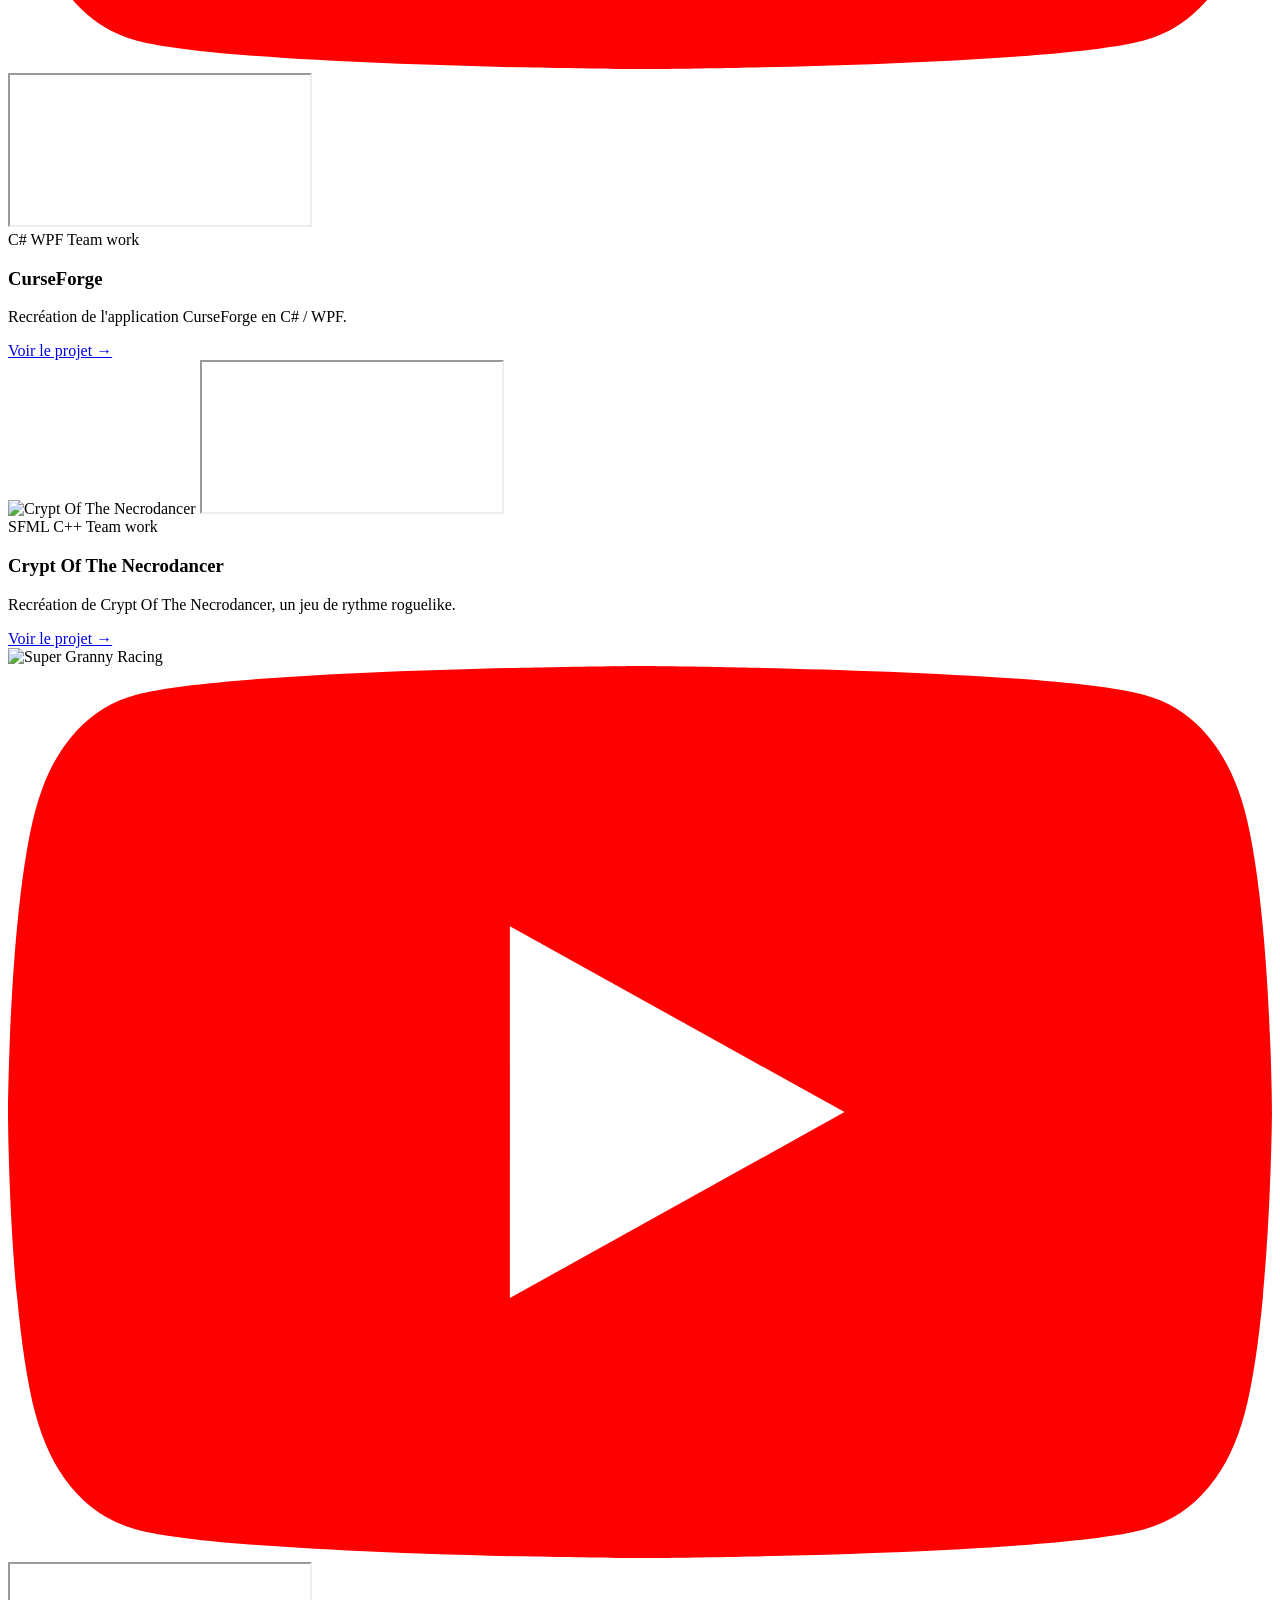
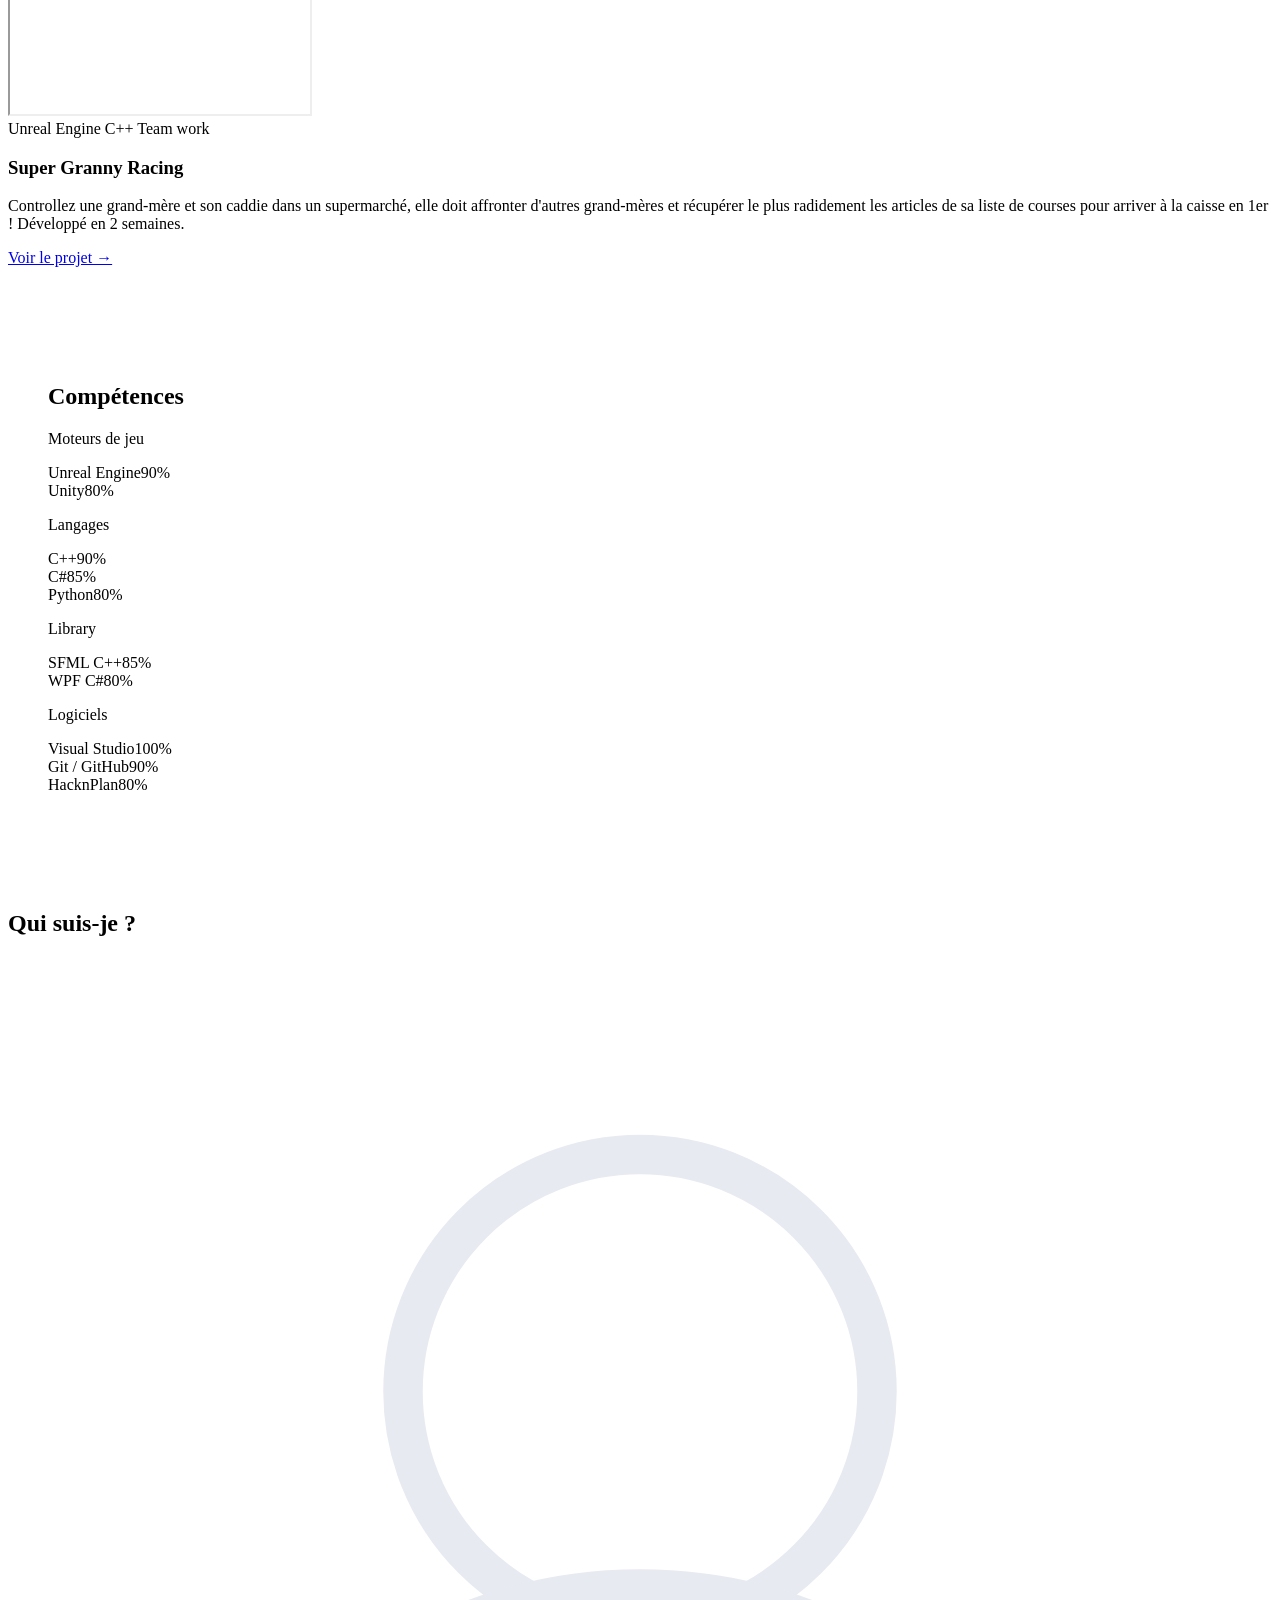
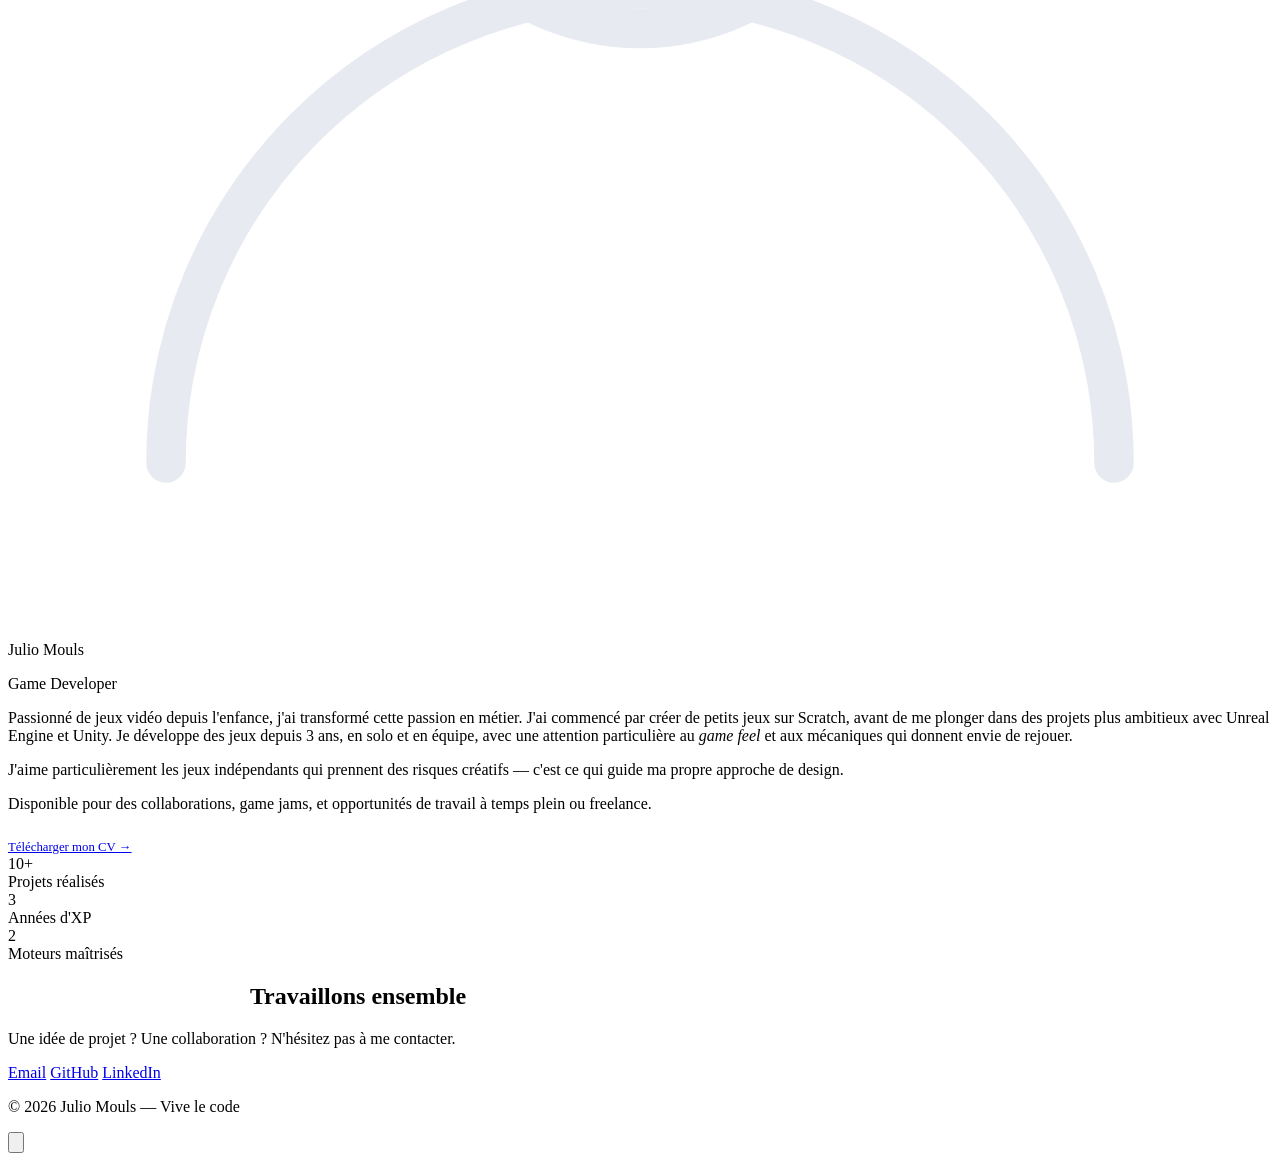
==== commit d6694233: "Update Index.html" ====
--- a/index.html
+++ b/index.html
@@ -1,815 +1,287 @@
 <!DOCTYPE html>
 <html lang="fr">
 <head>
-  <meta charset="UTF-8" />
-  <meta name="viewport" content="width=device-width, initial-scale=1.0" />
-  <title>Julio Mouls — Game Developer</title>
-  <link rel="preconnect" href="https://fonts.googleapis.com" />
-  <link href="https://fonts.googleapis.com/css2?family=Space+Mono:ital,wght@0,400;0,700;1,400&family=Syne:wght@400;700;800&display=swap" rel="stylesheet" />
-  <style>
-    *, *::before, *::after { box-sizing: border-box; margin: 0; padding: 0; }
-
-    :root {
-      --bg: #080b12;
-      --bg2: #0f1420;
-      --bg3: #151c2e;
-      --text: #e8eaf2;
-      --muted: #6b7280;
-      --cyan: #00e5ff;
-      --purple: #b066ff;
-      --pink: #ff4081;
-      --green: #39ff82;
-      --border: rgba(255,255,255,0.07);
-      --card-bg: rgba(255,255,255,0.03);
-    }
-
-    html { scroll-behavior: smooth; }
-
-    body {
-      background: var(--bg);
-      color: var(--text);
-      font-family: 'Syne', sans-serif;
-      font-size: 16px;
-      line-height: 1.6;
-      overflow-x: hidden;
-    }
-
-    /* ── SCANLINE OVERLAY ── */
-    body::before {
-      content: '';
-      position: fixed;
-      inset: 0;
-      background: repeating-linear-gradient(
-        0deg,
-        transparent,
-        transparent 2px,
-        rgba(0,0,0,0.06) 2px,
-        rgba(0,0,0,0.06) 4px
-      );
-      pointer-events: none;
-      z-index: 1000;
-    }
-
-    /* ── NAV ── */
-    nav {
-      position: fixed;
-      top: 0; left: 0; right: 0;
-      z-index: 100;
-      display: flex;
-      align-items: center;
-      justify-content: space-between;
-      padding: 1.2rem 2.5rem;
-      background: rgba(8,11,18,0.85);
-      backdrop-filter: blur(12px);
-      border-bottom: 1px solid var(--border);
-    }
-
-    .logo {
-      font-family: 'Space Mono', monospace;
-      font-size: 0.9rem;
-      color: var(--cyan);
-      letter-spacing: 0.08em;
-      text-decoration: none;
-    }
-
-    .logo span { color: var(--purple); }
-
-    nav ul {
-      list-style: none;
-      display: flex;
-      gap: 2rem;
-    }
-
-    nav a {
-      color: var(--muted);
-      text-decoration: none;
-      font-size: 0.85rem;
-      letter-spacing: 0.06em;
-      text-transform: uppercase;
-      transition: color 0.2s;
-    }
-    nav a:hover { color: var(--text); }
-
-    /* ── HERO ── */
-    #hero {
-      min-height: 100vh;
-      display: flex;
-      flex-direction: column;
-      justify-content: center;
-      padding: 6rem 2.5rem 4rem;
-      max-width: 900px;
-      margin: auto;
-      position: relative;
-    }
-
-    .hero-tag {
-      font-family: 'Space Mono', monospace;
-      font-size: 0.75rem;
-      color: var(--cyan);
-      letter-spacing: 0.15em;
-      text-transform: uppercase;
-      margin-bottom: 1.5rem;
-      opacity: 0;
-      animation: fadeUp 0.6s 0.2s forwards;
-    }
-
-    h1 {
-      font-size: clamp(3rem, 8vw, 6rem);
-      font-weight: 800;
-      line-height: 0.95;
-      letter-spacing: -0.02em;
-      margin-bottom: 1.5rem;
-      opacity: 0;
-      animation: fadeUp 0.6s 0.35s forwards;
-    }
-
-    h1 em {
-      font-style: normal;
-      color: transparent;
-      -webkit-text-stroke: 1.5px var(--purple);
-    }
-
-    .hero-desc {
-      max-width: 520px;
-      color: var(--muted);
-      font-size: 1.05rem;
-      margin-bottom: 2.5rem;
-      opacity: 0;
-      animation: fadeUp 0.6s 0.5s forwards;
-    }
-
-    .hero-cta {
-      display: flex;
-      gap: 1rem;
-      flex-wrap: wrap;
-      opacity: 0;
-      animation: fadeUp 0.6s 0.65s forwards;
-    }
-
-    .btn {
-      display: inline-block;
-      padding: 0.7rem 1.6rem;
-      border-radius: 3px;
-      text-decoration: none;
-      font-size: 0.85rem;
-      font-weight: 700;
-      letter-spacing: 0.06em;
-      text-transform: uppercase;
-      transition: all 0.2s;
-    }
-
-    .btn-primary {
-      background: var(--cyan);
-      color: #080b12;
-    }
-    .btn-primary:hover { background: #33ecff; transform: translateY(-1px); }
-
-    .btn-outline {
-      border: 1px solid var(--border);
-      color: var(--text);
-      background: transparent;
-    }
-    .btn-outline:hover { border-color: var(--purple); color: var(--purple); }
-
-    .hero-grid {
-      position: absolute;
-      top: 0; right: -100px;
-      width: 500px; height: 100%;
-      background-image:
-        linear-gradient(rgba(0,229,255,0.04) 1px, transparent 1px),
-        linear-gradient(90deg, rgba(0,229,255,0.04) 1px, transparent 1px);
-      background-size: 50px 50px;
-      mask-image: radial-gradient(ellipse at 60% 50%, black 30%, transparent 70%);
-      pointer-events: none;
-    }
-
-    /* ── SECTIONS ── */
-    section { padding: 6rem 2.5rem; max-width: 1100px; margin: auto; }
-    section.full { max-width: none; padding: 6rem 2.5rem; }
-
-    .section-label {
-      font-family: 'Space Mono', monospace;
-      font-size: 0.7rem;
-      letter-spacing: 0.2em;
-      text-transform: uppercase;
-      color: var(--cyan);
-      margin-bottom: 0.75rem;
-    }
-
-    h2 {
-      font-size: clamp(2rem, 4vw, 3rem);
-      font-weight: 800;
-      letter-spacing: -0.02em;
-      margin-bottom: 3rem;
-    }
-
-    h2 span {
-      color: transparent;
-      -webkit-text-stroke: 1px var(--muted);
-    }
-
-    /* ── PROJECTS ── */
-    .projects-grid {
-      display: grid;
-      grid-template-columns: repeat(auto-fit, minmax(300px, 1fr));
-      gap: 1.5rem;
-    }
-
-    .project-card {
-      background: var(--card-bg);
-      border: 1px solid var(--border);
-      border-radius: 6px;
-      overflow: hidden;
-      transition: border-color 0.3s, transform 0.3s;
-      cursor: pointer;
-      position: relative;
-    }
-
-    .project-card:hover {
-      border-color: rgba(0,229,255,0.3);
-      transform: translateY(-4px);
-    }
-
-    .project-card:hover .project-accent { opacity: 1; }
-
-    .project-accent {
-      position: absolute;
-      top: 0; left: 0; right: 0;
-      height: 2px;
-      background: linear-gradient(90deg, var(--cyan), var(--purple));
-      opacity: 0;
-      transition: opacity 0.3s;
-    }
-
-  .project-thumb::after {
-    content: '';
-    position: absolute;
-    inset: 0;
-    background: linear-gradient(to bottom, transparent 50%, var(--bg) 100%);
-    pointer-events: none; /* <-- permet de cliquer l'iframe en dessous */
-  }
-  
-  .project-thumb iframe {
-    position: relative;
-    z-index: 1;
-    width: 100%;
-    height: 100%;
-    border: 0;
-  }
-
-    .project-body { padding: 1.25rem; }
-
-    .project-tags {
-      display: flex;
-      flex-wrap: wrap;
-      gap: 0.4rem;
-      margin-bottom: 0.75rem;
-    }
-
-    .tag {
-      font-family: 'Space Mono', monospace;
-      font-size: 0.65rem;
-      letter-spacing: 0.08em;
-      text-transform: uppercase;
-      padding: 0.2rem 0.5rem;
-      border-radius: 2px;
-      border: 1px solid;
-    }
-
-    .tag-cyan  { color: var(--cyan);   border-color: rgba(0,229,255,0.3);   background: rgba(0,229,255,0.05); }
-    .tag-purple{ color: var(--purple); border-color: rgba(176,102,255,0.3); background: rgba(176,102,255,0.05); }
-    .tag-pink  { color: var(--pink);   border-color: rgba(255,64,129,0.3);  background: rgba(255,64,129,0.05); }
-    .tag-green { color: var(--green);  border-color: rgba(57,255,130,0.3);  background: rgba(57,255,130,0.05); }
-
-    .project-body h3 {
-      font-size: 1.1rem;
-      font-weight: 700;
-      margin-bottom: 0.4rem;
-    }
-
-    .project-body p {
-      color: var(--muted);
-      font-size: 0.9rem;
-      line-height: 1.5;
-    }
-
-    .project-link {
-      display: inline-flex;
-      align-items: center;
-      gap: 0.4rem;
-      margin-top: 1rem;
-      font-family: 'Space Mono', monospace;
-      font-size: 0.75rem;
-      color: var(--cyan);
-      text-decoration: none;
-      letter-spacing: 0.06em;
-    }
-
-    .project-link:hover { text-decoration: underline; }
-
-    /* ── SKILLS ── */
-    #skills { background: var(--bg2); max-width: none; }
-    #skills > div { max-width: 1100px; margin: auto; }
-
-    .skills-grid {
-      display: grid;
-      grid-template-columns: repeat(auto-fit, minmax(220px, 1fr));
-      gap: 1rem;
-    }
-
-    .skill-group {
-      background: var(--card-bg);
-      border: 1px solid var(--border);
-      border-radius: 6px;
-      padding: 1.25rem;
-    }
-
-    .skill-group-title {
-      font-family: 'Space Mono', monospace;
-      font-size: 0.7rem;
-      letter-spacing: 0.15em;
-      text-transform: uppercase;
-      margin-bottom: 1rem;
-    }
-
-    .skill-bar-wrap { margin-bottom: 0.6rem; }
-
-    .skill-name {
-      display: flex;
-      justify-content: space-between;
-      font-size: 0.82rem;
-      margin-bottom: 0.3rem;
-    }
-
-    .skill-name span:last-child {
-      font-family: 'Space Mono', monospace;
-      font-size: 0.7rem;
-      color: var(--muted);
-    }
-
-    .bar-track {
-      height: 3px;
-      background: var(--border);
-      border-radius: 2px;
-      overflow: hidden;
-    }
-
-    .bar-fill {
-      height: 100%;
-      border-radius: 2px;
-      transition: width 1.2s cubic-bezier(0.16, 1, 0.3, 1);
-    }
-
-    /* ── ABOUT ── */
-    .about-grid {
-      display: grid;
-      grid-template-columns: 1fr 1fr;
-      gap: 4rem;
-      align-items: center;
-    }
-
-    @media (max-width: 700px) {
-      .about-grid { grid-template-columns: 1fr; gap: 2rem; }
-    }
-
-    .about-text p { color: var(--muted); margin-bottom: 1rem; line-height: 1.8; }
-
-    .about-stats {
-      display: grid;
-      grid-template-columns: 1fr 1fr;
-      gap: 1rem;
-    }
-
-    .stat-box {
-      background: var(--card-bg);
-      border: 1px solid var(--border);
-      border-radius: 6px;
-      padding: 1.25rem;
-      text-align: center;
-    }
-
-    .stat-num {
-      font-size: 2.2rem;
-      font-weight: 800;
-      line-height: 1;
-      margin-bottom: 0.25rem;
-    }
-
-    .stat-label {
-      font-family: 'Space Mono', monospace;
-      font-size: 0.65rem;
-      letter-spacing: 0.1em;
-      text-transform: uppercase;
-      color: var(--muted);
-    }
-
-    /* ── CONTACT ── */
-    #contact { text-align: center; }
-
-    .contact-box {
-      max-width: 560px;
-      margin: auto;
-      background: var(--card-bg);
-      border: 1px solid var(--border);
-      border-radius: 8px;
-      padding: 3rem;
-    }
-
-    .contact-box p { color: var(--muted); margin-bottom: 2rem; }
-
-    .contact-links {
-      display: flex;
-      gap: 1rem;
-      justify-content: center;
-      flex-wrap: wrap;
-    }
-
-    /* ── FOOTER ── */
-    footer {
-      text-align: center;
-      padding: 2rem;
-      border-top: 1px solid var(--border);
-      font-family: 'Space Mono', monospace;
-      font-size: 0.7rem;
-      color: var(--muted);
-    }
-
-    /* ── ANIMATIONS ── */
-    @keyframes fadeUp {
-      from { opacity: 0; transform: translateY(20px); }
-      to   { opacity: 1; transform: translateY(0); }
-    }
-
-    .reveal {
-      opacity: 0;
-      transform: translateY(24px);
-      transition: opacity 0.6s ease, transform 0.6s ease;
-    }
-    .reveal.in { opacity: 1; transform: none; }
-
-    /* ── MOBILE ── */
-    @media (max-width: 640px) {
-      nav ul { display: none; }
-      #hero { padding: 5rem 1.5rem 3rem; }
-      section { padding: 4rem 1.5rem; }
-    }
-  </style>
+    <meta charset="UTF-8" />
+    <meta name="viewport" content="width=device-width, initial-scale=1.0" />
+    <title>Julio Mouls — Game Developer</title>
+    <meta name="description" content="Portfolio de Julio Mouls, développeur de jeux vidéo passionné. Projets Unreal Engine, Unity, C++, C#." />
+    <meta property="og:title" content="Julio Mouls — Game Developer" />
+    <meta property="og:description" content="Développeur de jeux vidéo passionné — Unreal Engine, Unity, C++, C#." />
+    <meta property="og:type" content="website" />
+    <link rel="preconnect" href="https://fonts.googleapis.com" />
+    <link href="https://fonts.googleapis.com/css2?family=Orbitron:wght@700;900&family=Space+Mono:ital,wght@0,400;0,700;1,400&family=Syne:wght@400;700;800&display=swap" rel="stylesheet" />
+    <link rel="stylesheet" href="style.css" />
 </head>
 <body>
 
-  <!-- NAV -->
-  <nav>
-    <a class="logo" href="#hero">Julio<span>.</span>dev</a>
-    <ul>
-      <li><a href="#projects">Projets</a></li>
-      <li><a href="#skills">Compétences</a></li>
-      <li><a href="#about">À propos</a></li>
-      <li><a href="#contact">Contact</a></li>
-    </ul>
-  </nav>
-
-  <!-- HERO -->
-  <section id="hero" style="max-width:100%; padding-left:clamp(1.5rem, 8vw, 8rem);">
-    <div class="hero-grid" aria-hidden="true"></div>
-    <p class="hero-tag">// Game Developer &amp; Interactive Designer</p>
-    <h1>Je crée<br>des <em>mondes</em><br>jouables.</h1>
-    <p class="hero-desc">
-      Développeur de jeux vidéo passionné, je conçois des expériences interactives
-      mémorables — de l'idée au prototype final.
-    </p>
-    <div class="hero-cta">
-      <a href="#projects" class="btn btn-primary">Voir mes projets</a>
-      <a href="#contact" class="btn btn-outline">Me contacter</a>
-    </div>
-  </section>
-
-<!-- PROJECTS -->
-<section id="projects">
-  <p class="section-label reveal">// 01 — Réalisations</p>
-  <h2 class="reveal">Projets <span>récents</span></h2>
-  <div class="projects-grid">
-    <!-- Projet 1 -->
-    <div class="project-card reveal">
-      <div class="project-accent"></div>
-      <div class="project-thumb">
-        <iframe
-          src="https://www.youtube-nocookie.com/embed/E4nVXbBruLQ?si=O7bxD6ltQYDZjY6q"
-          title="Sunward"
-          allow="accelerometer; autoplay; clipboard-write; encrypted-media; gyroscope; picture-in-picture; web-share"
-          referrerpolicy="strict-origin-when-cross-origin"
-          allowfullscreen>
-        </iframe>
-      </div>
-
-      <div class="project-body">
-        <div class="project-tags">
-          <span class="tag tag-cyan">Unreal Engine</span>
-          <span class="tag tag-purple">C++</span>
-          <span class="tag tag-orange">Blueprints</span>
-          <span class="tag tag-pink">Solo</span>
-          <span class="tag tag-yellow">Production</span>
-        </div>
-
-        <h3>Sunward</h3>
-
-        <p>
-          Jeu Plateformeur/Aventure dans lequel le personnage doit
-          remonter à la surface en explorant des biomes diversifiés.
-        </p>
-
-        <a href="#" class="project-link">Voir le projet →</a>
-      </div>
-    </div>
-
-    <!-- Projet 2 -->
-    <div class="project-card reveal">
-      <div class="project-accent"></div>
-
-      <div class="project-thumb">
-        <iframe
-          src="https://www.youtube-nocookie.com/embed/E4nVXbBruLQ?si=O7bxD6ltQYDZjY6q"
-          title="Imagiro"
-          allow="accelerometer; autoplay; clipboard-write; encrypted-media; gyroscope; picture-in-picture; web-share"
-          referrerpolicy="strict-origin-when-cross-origin"
-          allowfullscreen>
-        </iframe>
-      </div>
-
-      <div class="project-body">
-        <div class="project-tags">
-          <span class="tag tag-green">Unreal Engine</span>
-          <span class="tag tag-cyan">C++</span>
-          <span class="tag tag-purple">Blueprint</span>
-          <span class="tag tag-yellow">Production</span>
-        </div>
-
-        <h3>Imagiro</h3>
-
-        <p>
-          Jeu de Plateforme/Aventure/Puzzle dans un monde d'origami.
-        </p>
-
-        <a href="#" class="project-link">Voir le projet →</a>
-      </div>
-    </div>
-
-    <!-- Projet 3 -->
-    <div class="project-card reveal">
-      <div class="project-accent"></div>
-
-      <div class="project-thumb">
-        <iframe
-          src="https://www.youtube-nocookie.com/embed/E4nVXbBruLQ?si=O7bxD6ltQYDZjY6q"
-          title="Galaxy"
-          allow="accelerometer; autoplay; clipboard-write; encrypted-media; gyroscope; picture-in-picture; web-share"
-          referrerpolicy="strict-origin-when-cross-origin"
-          allowfullscreen>
-        </iframe>
-      </div>
-
-      <div class="project-body">
-        <div class="project-tags">
-          <span class="tag tag-pink">Unreal Engine</span>
-          <span class="tag tag-cyan">C++</span>
-          <span class="tag tag-green">Projet Personnel</span>
-        </div>
-
-        <h3>Galaxy</h3>
-
-        <p>
-          Jeux Vidéo Plateforme/Aventure spatiale, avec un système
-          de gravité époustouflant.
-        </p>
-
-        <a href="#" class="project-link">Voir le projet →</a>
-      </div>
-    </div>
-
-    <!-- Projet 4 -->
-    <div class="project-card reveal">
-      <div class="project-accent"></div>
-
-      <div class="project-thumb">
-        <iframe
-          src="https://www.youtube-nocookie.com/embed/E4nVXbBruLQ?si=O7bxD6ltQYDZjY6q"
-          title="CurseForge"
-          allow="accelerometer; autoplay; clipboard-write; encrypted-media; gyroscope; picture-in-picture; web-share"
-          referrerpolicy="strict-origin-when-cross-origin"
-          allowfullscreen>
-        </iframe>
-      </div>
-
-      <div class="project-body">
-        <div class="project-tags">
-          <span class="tag tag-purple">C#</span>
-          <span class="tag tag-cyan">WPF</span>
-          <span class="tag tag-pink">Team work</span>
-        </div>
-
-        <h3>CurseForge</h3>
-
-        <p>
-          Re création de l’application Curseforge
-        </p>
-
-        <a href="#" class="project-link">Voir le projet →</a>
-      </div>
-    </div>
-
-    <!-- Projet 5 -->
-    <div class="project-card reveal">
-      <div class="project-accent"></div>
-
-      <div class="project-thumb">
-        <iframe
-          src="https://www.youtube-nocookie.com/embed/E4nVXbBruLQ?si=O7bxD6ltQYDZjY6q"
-          title="Crypt Of The Necrodancer"
-          allow="accelerometer; autoplay; clipboard-write; encrypted-media; gyroscope; picture-in-picture; web-share"
-          referrerpolicy="strict-origin-when-cross-origin"
-          allowfullscreen>
-        </iframe>
-      </div>
-
-      <div class="project-body">
-        <div class="project-tags">
-          <span class="tag tag-pink">SFML</span>
-          <span class="tag tag-cyan">C++</span>
-          <span class="tag tag-green">Team work</span>
-        </div>
-
-        <h3>Crypt Of The Necrodancer</h3>
-
-        <p>
-          Re création de Crypt Of The Necrodancer,
-          un jeu de rythme roguelike
-        </p>
-
-        <a href="#" class="project-link">Voir le projet →</a>
-      </div>
-    </div>
-
-  </div>
-</section>
-
-  <!-- SKILLS -->
-  <section id="skills" class="full" style="padding: 6rem 2.5rem;">
-    <div>
-      <p class="section-label reveal">// 02 — Stack technique</p>
-      <h2 class="reveal">Compétences</h2>
-
-      <div class="skills-grid">
-
-        <div class="skill-group reveal">
-          <p class="skill-group-title" style="color: var(--cyan);">Moteurs de jeu</p>
-          <div class="skill-bar-wrap">
-            <div class="skill-name"><span>Unreal Engine</span><span>90%</span></div>
-            <div class="bar-track"><div class="bar-fill" data-width="90" style="width:0;background:var(--cyan)"></div></div>
-          </div>
-          <div class="skill-bar-wrap">
-            <div class="skill-name"><span>Unity</span><span>80%</span></div>
-            <div class="bar-track"><div class="bar-fill" data-width="80" style="width:0;background:var(--cyan)"></div></div>
-          </div>
-        </div>
-
-        <div class="skill-group reveal">
-          <p class="skill-group-title" style="color: var(--purple);">Langages</p>
-          <div class="skill-bar-wrap">
-            <div class="skill-name"><span>C++</span><span>90%</span></div>
-            <div class="bar-track"><div class="bar-fill" data-width="90" style="width:0;background:var(--purple)"></div></div>
-          </div>
-          <div class="skill-bar-wrap">
-            <div class="skill-name"><span>C#</span><span>85%</span></div>
-            <div class="bar-track"><div class="bar-fill" data-width="85" style="width:0;background:var(--purple)"></div></div>
-          </div>
-          <div class="skill-bar-wrap">
-            <div class="skill-name"><span>Python</span><span>80%</span></div>
-            <div class="bar-track"><div class="bar-fill" data-width="80" style="width:0;background:var(--purple)"></div></div>
-          </div>
-        </div>
-
-        <div class="skill-group reveal">
-          <p class="skill-group-title" style="color: var(--pink);">Library</p>
-          <div class="skill-bar-wrap">
-            <div class="skill-name"><span>SFML C++</span><span>85%</span></div>
-            <div class="bar-track"><div class="bar-fill" data-width="85" style="width:0;background:var(--pink)"></div></div>
-          </div>
-          <div class="skill-bar-wrap">
-            <div class="skill-name"><span>WPF C#</span><span>80%</span></div>
-            <div class="bar-track"><div class="bar-fill" data-width="80" style="width:0;background:var(--pink)"></div></div>
-          </div>
-        </div>
-
-        <div class="skill-group reveal">
-          <p class="skill-group-title" style="color: var(--green);">Logiciels</p>
-          <div class="skill-bar-wrap">
-            <div class="skill-name"><span>Visual Studio 2022/2026</span><span>100%</span></div>
-            <div class="bar-track"><div class="bar-fill" data-width="100" style="width:0;background:var(--green)"></div></div>
-          </div>
-          <div class="skill-bar-wrap">
-            <div class="skill-name"><span>Git / GitHub</span><span>90%</span></div>
-            <div class="bar-track"><div class="bar-fill" data-width="90" style="width:0;background:var(--green)"></div></div>
-          </div>
-          <div class="skill-bar-wrap">
-            <div class="skill-name"><span>HacknPlan</span><span>80%</span></div>
-            <div class="bar-track"><div class="bar-fill" data-width="80" style="width:0;background:var(--green)"></div></div>
-          </div>
-          <div class="skill-bar-wrap">
-            <div class="skill-name"><span>Blender</span><span>50%</span></div>
-            <div class="bar-track"><div class="bar-fill" data-width="50" style="width:0;background:var(--green)"></div></div>
-          </div>
-
-          
-        </div>
-
-      </div>
-    </div>
-  </section>
-
-  <!-- ABOUT -->
-  <section id="about">
-    <p class="section-label reveal">// 03 — À propos</p>
-    <h2 class="reveal">Qui <span>suis-je ?</span></h2>
-
-    <div class="about-grid">
-      <div class="about-text reveal">
-        <p>
-          Passionné de jeux vidéo depuis l'enfance, j'ai transformé cette passion en métier.
-          J'ai commencé par créer de petit jeux sur scratch, avant de me plonger dans des projets plus ambitieux avec Unreal Engine et Unity.
-          Je développe des jeux depuis 3 ans, en solo et en équipe, avec une attention 
-          particulière au <em>game feel</em> et aux mécaniques qui donnent envie de rejouer.
-        </p>
-        <p>
-          J'aime particulièrement les jeux indépendants qui prennent des risques 
-          créatifs — c'est ce qui guide ma propre approche de design.
-        </p>
-        <p>
-          Disponible pour des collaborations, game jams, et opportunités de travail à temps plein ou freelance.
-        </p>
-        <div style="margin-top: 1.5rem;">
-          <a href="#" class="btn btn-outline" style="font-size:0.8rem;">Télécharger mon CV →</a>
-        </div>
-      </div>
-      <div class="about-stats reveal">
-        <div class="stat-box">
-          <div class="stat-num" style="color:var(--cyan);">10+</div>
-          <div class="stat-label">Développement sur des jeux</div>
-        </div>
-        <div class="stat-box">
-          <div class="stat-num" style="color:var(--pink);">3</div>
-          <div class="stat-label">Années d'XP</div>
-        </div>
-        <div class="stat-box">
-          <div class="stat-num" style="color:var(--green);">2</div>
-          <div class="stat-label">Moteurs maîtrisés</div>
-        </div>
-      </div>
-    </div>
-  </section>
-
-  <!-- CONTACT -->
-  <section id="contact" style="max-width:700px;">
-    <p class="section-label reveal" style="text-align:center;">// 04 — Contact</p>
-    <h2 class="reveal" style="text-align:center;">Travaillons <span>ensemble</span></h2>
-    <div class="contact-box reveal">
-      <p>Une idée de projet ? Une collaboration ? N'hésitez pas à me contacter.</p>
-      <div class="contact-links">
-        <a href="mailto:mouls.julio@gmail.com" class="btn btn-primary">Email</a>
-        <a href="https://github.com/DMystop" class="btn btn-outline">GitHub</a>
-        <a href="https://www.linkedin.com/in/julio-mouls/" class="btn btn-outline">LinkedIn</a>
-      </div>
-    </div>
-  </section>
-
-  <!-- FOOTER -->
-  <footer>
-    <p>© 2026 Julio Mouls — Fait avec ❤️ et trop de café</p>
-  </footer>
-
-  <script>
-    // Scroll reveal
-    const reveals = document.querySelectorAll('.reveal');
-    const observer = new IntersectionObserver(entries => {
-      entries.forEach((e, i) => {
-        if (e.isIntersecting) {
-          setTimeout(() => e.target.classList.add('in'), i * 80);
-          observer.unobserve(e.target);
-        }
-      });
-    }, { threshold: 0.1 });
-    reveals.forEach(el => observer.observe(el));
-
-    // Animated skill bars
-    const barObserver = new IntersectionObserver(entries => {
-      entries.forEach(entry => {
-        if (entry.isIntersecting) {
-          entry.target.querySelectorAll('.bar-fill').forEach(bar => {
-            bar.style.width = bar.dataset.width + '%';
-          });
-          barObserver.unobserve(entry.target);
-        }
-      });
-    }, { threshold: 0.3 });
-    document.querySelectorAll('.skill-group').forEach(g => barObserver.observe(g));
-  </script>
+    <!-- Cursor personnalisé -->
+    <div class="cursor-reticle" aria-hidden="true"></div>
+    <div class="cursor-dot" aria-hidden="true"></div>
+
+    <nav>
+        <a class="logo" href="#hero">
+            <span class="logo-name">Julio</span><span class="logo-dot">.</span><span class="logo-dev">dev</span>
+        </a>
+        <ul>
+            <li><a href="#projects" data-section="projects">Projets</a></li>
+            <li><a href="#skills" data-section="skills">Compétences</a></li>
+            <li><a href="#about" data-section="about">À propos</a></li>
+            <li><a href="#contact" data-section="contact">Contact</a></li>
+        </ul>
+    </nav>
+
+    <!-- ── HERO ──────────────────────────────────── -->
+    <section id="hero" style="max-width:100%; padding-left:clamp(1.5rem, 8vw, 8rem);">
+        <div class="hero-grid" aria-hidden="true"></div>
+        <!-- Typing effect — sous-titre -->
+        <div class="hero-typing-wrap" aria-live="polite">
+            <span id="hero-typing"></span><span id="hero-cursor" aria-hidden="true"></span>
+        </div>
+        <h1>Je crée<br>des <em>mondes</em><br>jouables.</h1>
+        <p class="hero-desc">Développeur de jeux vidéo passionné, je conçois des expériences interactives mémorables — de l'idée au prototype final.</p>
+        <div class="hero-cta">
+            <a href="#projects" class="btn btn-primary">Voir mes projets</a>
+            <a href="#contact" class="btn btn-outline">Me contacter</a>
+        </div>
+    </section>
+
+    <!-- ── PROJECTS ──────────────────────────────── -->
+    <section id="projects">
+        <p class="section-label reveal" data-type-text="// 01 — Réalisations"></p>
+        <h2 class="reveal">Projets <span>récents</span></h2>
+        <div class="projects-grid">
+
+            <div class="project-card reveal">
+                <div class="project-accent"></div>
+                <div class="project-thumb" data-video-id="ax-EghbSprU">
+                    <img class="yt-cover" src="https://img.youtube.com/vi/ax-EghbSprU/maxresdefault.jpg" alt="Sunward" loading="lazy" />
+                    <div class="yt-play">
+                        <svg viewBox="0 0 68 48" xmlns="http://www.w3.org/2000/svg"><path d="M66.52 7.74c-.78-2.93-2.49-5.41-5.42-6.19C55.79.13 34 0 34 0S12.21.13 6.9 1.55c-2.93.78-4.63 3.26-5.42 6.19C.06 13.05 0 24 0 24s.06 10.95 1.48 16.26c.78 2.93 2.49 5.41 5.42 6.19C12.21 47.87 34 48 34 48s21.79-.13 27.1-1.55c2.93-.78 4.64-3.26 5.42-6.19C67.94 34.95 68 24 68 24s-.06-10.95-1.48-16.26z" fill="#ff0000" /><path d="M45 24 27 14v20" fill="#fff" /></svg>
+                    </div>
+                    <iframe title="Sunward" allow="accelerometer; autoplay; clipboard-write; encrypted-media; gyroscope; picture-in-picture" allowfullscreen referrerpolicy="strict-origin-when-cross-origin"></iframe>
+                </div>
+                <div class="project-body">
+                    <div class="project-tags">
+                        <span class="tag tag-cyan">Unreal Engine</span>
+                        <span class="tag tag-purple">C++</span>
+                        <span class="tag tag-orange">Blueprints</span>
+                        <span class="tag tag-pink">Solo</span>
+                        <span class="tag tag-yellow">Production</span>
+                    </div>
+                    <h3>Sunward</h3>
+                    <p>Jeu Plateformeur/Aventure dans lequel le personnage doit remonter à la surface en explorant des biomes diversifiés.</p>
+                    <a href="https://github.com/DMystop" target="_blank" rel="noopener" class="project-link">Bientôt disponible sur Steam</a>
+                </div>
+            </div>
+
+            <div class="project-card reveal">
+                <div class="project-accent"></div>
+                <div class="project-thumb" data-video-id="hyqkJICbFNY">
+                    <img class="yt-cover" src="https://img.youtube.com/vi/hyqkJICbFNY/maxresdefault.jpg" alt="Imagiro" loading="lazy" />
+                    <div class="yt-play">
+                        <svg viewBox="0 0 68 48" xmlns="http://www.w3.org/2000/svg"><path d="M66.52 7.74c-.78-2.93-2.49-5.41-5.42-6.19C55.79.13 34 0 34 0S12.21.13 6.9 1.55c-2.93.78-4.63 3.26-5.42 6.19C.06 13.05 0 24 0 24s.06 10.95 1.48 16.26c.78 2.93 2.49 5.41 5.42 6.19C12.21 47.87 34 48 34 48s21.79-.13 27.1-1.55c2.93-.78 4.64-3.26 5.42-6.19C67.94 34.95 68 24 68 24s-.06-10.95-1.48-16.26z" fill="#ff0000" /><path d="M45 24 27 14v20" fill="#fff" /></svg>
+                    </div>
+                    <iframe title="Imagiro" allow="accelerometer; autoplay; clipboard-write; encrypted-media; gyroscope; picture-in-picture" allowfullscreen referrerpolicy="strict-origin-when-cross-origin"></iframe>
+                </div>
+                <div class="project-body">
+                    <div class="project-tags">
+                        <span class="tag tag-green">Unreal Engine</span>
+                        <span class="tag tag-cyan">C++</span>
+                        <span class="tag tag-purple">Blueprint</span>
+                        <span class="tag tag-yellow">Production</span>
+                    </div>
+                    <h3>Imagiro</h3>
+                    <p>Jeu de Plateforme/Aventure/Puzzle dans un monde d'origami.</p>
+                    <a href="https://github.com/DMystop" target="_blank" rel="noopener" class="project-link">Voir le projet →</a>
+                </div>
+            </div>
+
+            <div class="project-card reveal">
+                <div class="project-accent"></div>
+                <div class="project-thumb" data-video-id="LVyg3eziPss">
+                    <img class="yt-cover" src="https://img.youtube.com/vi/LVyg3eziPss/maxresdefault.jpg" alt="Galaxy" loading="lazy" />
+                    <div class="yt-play">
+                        <svg viewBox="0 0 68 48" xmlns="http://www.w3.org/2000/svg"><path d="M66.52 7.74c-.78-2.93-2.49-5.41-5.42-6.19C55.79.13 34 0 34 0S12.21.13 6.9 1.55c-2.93.78-4.63 3.26-5.42 6.19C.06 13.05 0 24 0 24s.06 10.95 1.48 16.26c.78 2.93 2.49 5.41 5.42 6.19C12.21 47.87 34 48 34 48s21.79-.13 27.1-1.55c2.93-.78 4.64-3.26 5.42-6.19C67.94 34.95 68 24 68 24s-.06-10.95-1.48-16.26z" fill="#ff0000" /><path d="M45 24 27 14v20" fill="#fff" /></svg>
+                    </div>
+                    <iframe title="Galaxy" allow="accelerometer; autoplay; clipboard-write; encrypted-media; gyroscope; picture-in-picture" allowfullscreen referrerpolicy="strict-origin-when-cross-origin"></iframe>
+                </div>
+                <div class="project-body">
+                    <div class="project-tags">
+                        <span class="tag tag-pink">Unreal Engine</span>
+                        <span class="tag tag-cyan">C++</span>
+                        <span class="tag tag-green">Projet Personnel</span>
+                    </div>
+                    <h3>Galaxy</h3>
+                    <p>Jeu Vidéo Plateforme/Aventure spatiale, avec un système de gravité époustouflant.</p>
+                    <a href="https://github.com/DMystop" target="_blank" rel="noopener" class="project-link"> Projet en développement, contactez moi pour une version de test</a>
+                </div>
+            </div>
+
+            <div class="project-card reveal">
+                <div class="project-accent"></div>
+                <div class="project-thumb" data-video-id="mhxOgSt3JIM">
+                    <img class="yt-cover" src="https://img.youtube.com/vi/mhxOgSt3JIM/maxresdefault.jpg" alt="CurseForge" loading="lazy" />
+                    <div class="yt-play">
+                        <svg viewBox="0 0 68 48" xmlns="http://www.w3.org/2000/svg"><path d="M66.52 7.74c-.78-2.93-2.49-5.41-5.42-6.19C55.79.13 34 0 34 0S12.21.13 6.9 1.55c-2.93.78-4.63 3.26-5.42 6.19C.06 13.05 0 24 0 24s.06 10.95 1.48 16.26c.78 2.93 2.49 5.41 5.42 6.19C12.21 47.87 34 48 34 48s21.79-.13 27.1-1.55c2.93-.78 4.64-3.26 5.42-6.19C67.94 34.95 68 24 68 24s-.06-10.95-1.48-16.26z" fill="#ff0000" /><path d="M45 24 27 14v20" fill="#fff" /></svg>
+                    </div>
+                    <iframe title="CurseForge" allow="accelerometer; autoplay; clipboard-write; encrypted-media; gyroscope; picture-in-picture" allowfullscreen referrerpolicy="strict-origin-when-cross-origin"></iframe>
+                </div>
+                <div class="project-body">
+                    <div class="project-tags">
+                        <span class="tag tag-purple">C#</span>
+                        <span class="tag tag-cyan">WPF</span>
+                        <span class="tag tag-pink">Team work</span>
+                    </div>
+                    <h3>CurseForge</h3>
+                    <p>Recréation de l'application CurseForge en C# / WPF.</p>
+                    <a href="https://github.com/DamienP1602/CurseForgeLauncher" target="_blank" rel="noopener" class="project-link">Voir le projet →</a>
+                </div>
+            </div>
+
+            <div class="project-card reveal">
+                <div class="project-accent"></div>
+                <div class="project-thumb" data-video-id="E4nVXbBruLQ">
+                    <img class="yt-cover" src="crypt.png" alt="Crypt Of The Necrodancer" loading="lazy" />
+                    <iframe title="Crypt Of The Necrodancer" allow="accelerometer; autoplay; clipboard-write; encrypted-media; gyroscope; picture-in-picture" allowfullscreen referrerpolicy="strict-origin-when-cross-origin"></iframe>
+                </div>
+                <div class="project-body">
+                    <div class="project-tags">
+                        <span class="tag tag-pink">SFML</span>
+                        <span class="tag tag-cyan">C++</span>
+                        <span class="tag tag-green">Team work</span>
+                    </div>
+                    <h3>Crypt Of The Necrodancer</h3>
+                    <p>Recréation de Crypt Of The Necrodancer, un jeu de rythme roguelike.</p>
+                    <a href="https://github.com/UltiRed8/CryptOfTheNecrodancer" target="_blank" rel="noopener" class="project-link">Voir le projet →</a>
+                </div>
+            </div>
+
+
+            <div class="project-card reveal">
+                <div class="project-accent"></div>
+                <div class="project-thumb" data-video-id="Gt9u6n-IV-k">
+                    <img class="yt-cover" src="https://img.youtube.com/vi/Gt9u6n-IV-k/sddefault.jpg" alt="Super Granny Racing" loading="lazy" />
+                    <div class="yt-play">
+                        <svg viewBox="0 0 68 48" xmlns="http://www.w3.org/2000/svg"><path d="M66.52 7.74c-.78-2.93-2.49-5.41-5.42-6.19C55.79.13 34 0 34 0S12.21.13 6.9 1.55c-2.93.78-4.63 3.26-5.42 6.19C.06 13.05 0 24 0 24s.06 10.95 1.48 16.26c.78 2.93 2.49 5.41 5.42 6.19C12.21 47.87 34 48 34 48s21.79-.13 27.1-1.55c2.93-.78 4.64-3.26 5.42-6.19C67.94 34.95 68 24 68 24s-.06-10.95-1.48-16.26z" fill="#ff0000" /><path d="M45 24 27 14v20" fill="#fff" /></svg>
+                    </div>
+                    <iframe title="Super Granny Racing" allow="accelerometer; autoplay; clipboard-write; encrypted-media; gyroscope; picture-in-picture" allowfullscreen referrerpolicy="strict-origin-when-cross-origin"></iframe>
+                </div>
+                <div class="project-body">
+                    <div class="project-tags">
+                        <span class="tag tag-pink">Unreal Engine</span>
+                        <span class="tag tag-cyan">C++</span>
+                        <span class="tag tag-green">Team work</span>
+                    </div>
+                    <h3>Super Granny Racing</h3>
+                    <p> Controllez une grand-mère et son caddie dans un supermarché, elle doit affronter d'autres grand-mères et récupérer le plus radidement les articles de sa liste de courses pour arriver à la caisse en 1er ! Développé en 2 semaines.</p>
+                    <a href="https://github.com/Harull/SuperGrannyRacing" target="_blank" rel="noopener" class="project-link">Voir le projet →</a>
+                </div>
+            </div>
+
+        </div>
+    </section>
+
+    <!-- ── SKILLS ─────────────────────────────────── -->
+    <section id="skills" class="full" style="padding: 6rem 2.5rem;">
+        <div>
+            <p class="section-label reveal" data-type-text="// 02 — Stack technique"></p>
+            <h2 class="reveal">Compétences</h2>
+            <div class="skills-grid">
+
+                <div class="skill-group reveal">
+                    <p class="skill-group-title" style="color: var(--cyan);">Moteurs de jeu</p>
+                    <div class="skill-bar-wrap"><div class="skill-name"><span>Unreal Engine</span><span>90%</span></div><div class="bar-track"><div class="bar-fill" data-width="90" style="width:0;background:var(--cyan)"></div></div></div>
+                    <div class="skill-bar-wrap"><div class="skill-name"><span>Unity</span><span>80%</span></div><div class="bar-track"><div class="bar-fill" data-width="80" style="width:0;background:var(--cyan)"></div></div></div>
+                </div>
+
+                <div class="skill-group reveal">
+                    <p class="skill-group-title" style="color: var(--purple);">Langages</p>
+                    <div class="skill-bar-wrap"><div class="skill-name"><span>C++</span><span>90%</span></div><div class="bar-track"><div class="bar-fill" data-width="90" style="width:0;background:var(--purple)"></div></div></div>
+                    <div class="skill-bar-wrap"><div class="skill-name"><span>C#</span><span>85%</span></div><div class="bar-track"><div class="bar-fill" data-width="85" style="width:0;background:var(--purple)"></div></div></div>
+                    <div class="skill-bar-wrap"><div class="skill-name"><span>Python</span><span>80%</span></div><div class="bar-track"><div class="bar-fill" data-width="80" style="width:0;background:var(--purple)"></div></div></div>
+                </div>
+
+                <div class="skill-group reveal">
+                    <p class="skill-group-title" style="color: var(--pink);">Library</p>
+                    <div class="skill-bar-wrap"><div class="skill-name"><span>SFML C++</span><span>85%</span></div><div class="bar-track"><div class="bar-fill" data-width="85" style="width:0;background:var(--pink)"></div></div></div>
+                    <div class="skill-bar-wrap"><div class="skill-name"><span>WPF C#</span><span>80%</span></div><div class="bar-track"><div class="bar-fill" data-width="80" style="width:0;background:var(--pink)"></div></div></div>
+                </div>
+
+                <div class="skill-group reveal">
+                    <p class="skill-group-title" style="color: var(--green);">Logiciels</p>
+                    <div class="skill-bar-wrap"><div class="skill-name"><span>Visual Studio</span><span>100%</span></div><div class="bar-track"><div class="bar-fill" data-width="100" style="width:0;background:var(--green)"></div></div></div>
+                    <div class="skill-bar-wrap"><div class="skill-name"><span>Git / GitHub</span><span>90%</span></div><div class="bar-track"><div class="bar-fill" data-width="90" style="width:0;background:var(--green)"></div></div></div>
+                    <div class="skill-bar-wrap"><div class="skill-name"><span>HacknPlan</span><span>80%</span></div><div class="bar-track"><div class="bar-fill" data-width="80" style="width:0;background:var(--green)"></div></div></div>
+                </div>
+
+            </div>
+        </div>
+    </section>
+
+    <!-- ── ABOUT ──────────────────────────────────── -->
+    <section id="about">
+        <p class="section-label reveal" data-type-text="// 03 — À propos"></p>
+        <h2 class="reveal">Qui <span>suis-je ?</span></h2>
+        <div class="about-grid">
+
+            <div class="about-avatar reveal">
+                <div class="avatar-frame">
+                    <div class="avatar-placeholder">
+                        <svg viewBox="0 0 64 64" fill="none" xmlns="http://www.w3.org/2000/svg">
+                            <circle cx="32" cy="22" r="12" stroke="#e8eaf2" stroke-width="2" />
+                            <path d="M8 56c0-13.255 10.745-24 24-24s24 10.745 24 24" stroke="#e8eaf2" stroke-width="2" stroke-linecap="round" />
+                        </svg>
+                        <span></span>
+                    </div>
+                </div>
+                <p class="avatar-name">Julio Mouls</p>
+                <p class="avatar-role">Game Developer</p>
+            </div>
+
+            <div class="about-text reveal">
+                <p>Passionné de jeux vidéo depuis l'enfance, j'ai transformé cette passion en métier. J'ai commencé par créer de petits jeux sur Scratch, avant de me plonger dans des projets plus ambitieux avec Unreal Engine et Unity. Je développe des jeux depuis 3 ans, en solo et en équipe, avec une attention particulière au <em>game feel</em> et aux mécaniques qui donnent envie de rejouer.</p>
+                <p>J'aime particulièrement les jeux indépendants qui prennent des risques créatifs — c'est ce qui guide ma propre approche de design.</p>
+                <p>Disponible pour des collaborations, game jams, et opportunités de travail à temps plein ou freelance.</p>
+                <div style="margin-top: 1.5rem;">
+                    <!-- Placez votre CV dans le même dossier que index.html sous le nom "cv.pdf" -->
+                    <a href="cv.pdf" download class="btn btn-outline" style="font-size:0.8rem;">Télécharger mon CV →</a>
+                </div>
+            </div>
+
+            <div class="about-stats reveal">
+                <div class="stat-box"><div class="stat-num" style="color:var(--cyan);">10+</div><div class="stat-label">Projets réalisés</div></div>
+                <div class="stat-box"><div class="stat-num" style="color:var(--pink);">3</div><div class="stat-label">Années d'XP</div></div>
+                <div class="stat-box"><div class="stat-num" style="color:var(--green);">2</div><div class="stat-label">Moteurs maîtrisés</div></div>
+            </div>
+
+        </div>
+    </section>
+
+    <!-- ── CONTACT ────────────────────────────────── -->
+    <section id="contact" style="max-width:700px;">
+        <p class="section-label reveal" data-type-text="// 04 — Contact" style="text-align:center;"></p>
+        <h2 class="reveal" style="text-align:center;">Travaillons <span>ensemble</span></h2>
+        <div class="contact-box reveal">
+            <p>Une idée de projet ? Une collaboration ? N'hésitez pas à me contacter.</p>
+            <div class="contact-links">
+                <a href="mailto:mouls.julio@gmail.com" class="btn btn-primary">Email</a>
+                <a href="https://github.com/DMystop" target="_blank" rel="noopener" class="btn btn-outline">GitHub</a>
+                <a href="https://www.linkedin.com/in/julio-mouls/" target="_blank" rel="noopener" class="btn btn-outline">LinkedIn</a>
+            </div>
+        </div>
+    </section>
+
+    <footer>
+        <p>© 2026 Julio Mouls — Vive le code</p>
+    </footer>
+
+    <button id="back-to-top" aria-label="Retour en haut">
+        <svg viewBox="0 0 24 24" fill="none" stroke="currentColor" stroke-width="2" stroke-linecap="round" stroke-linejoin="round">
+            <polyline points="18 15 12 9 6 15" />
+        </svg>
+    </button>
+
+    <!-- Le script est chargé en fin de body pour s'assurer que le DOM est prêt -->
+    <script src="main.js"></script>
 </body>
 </html>
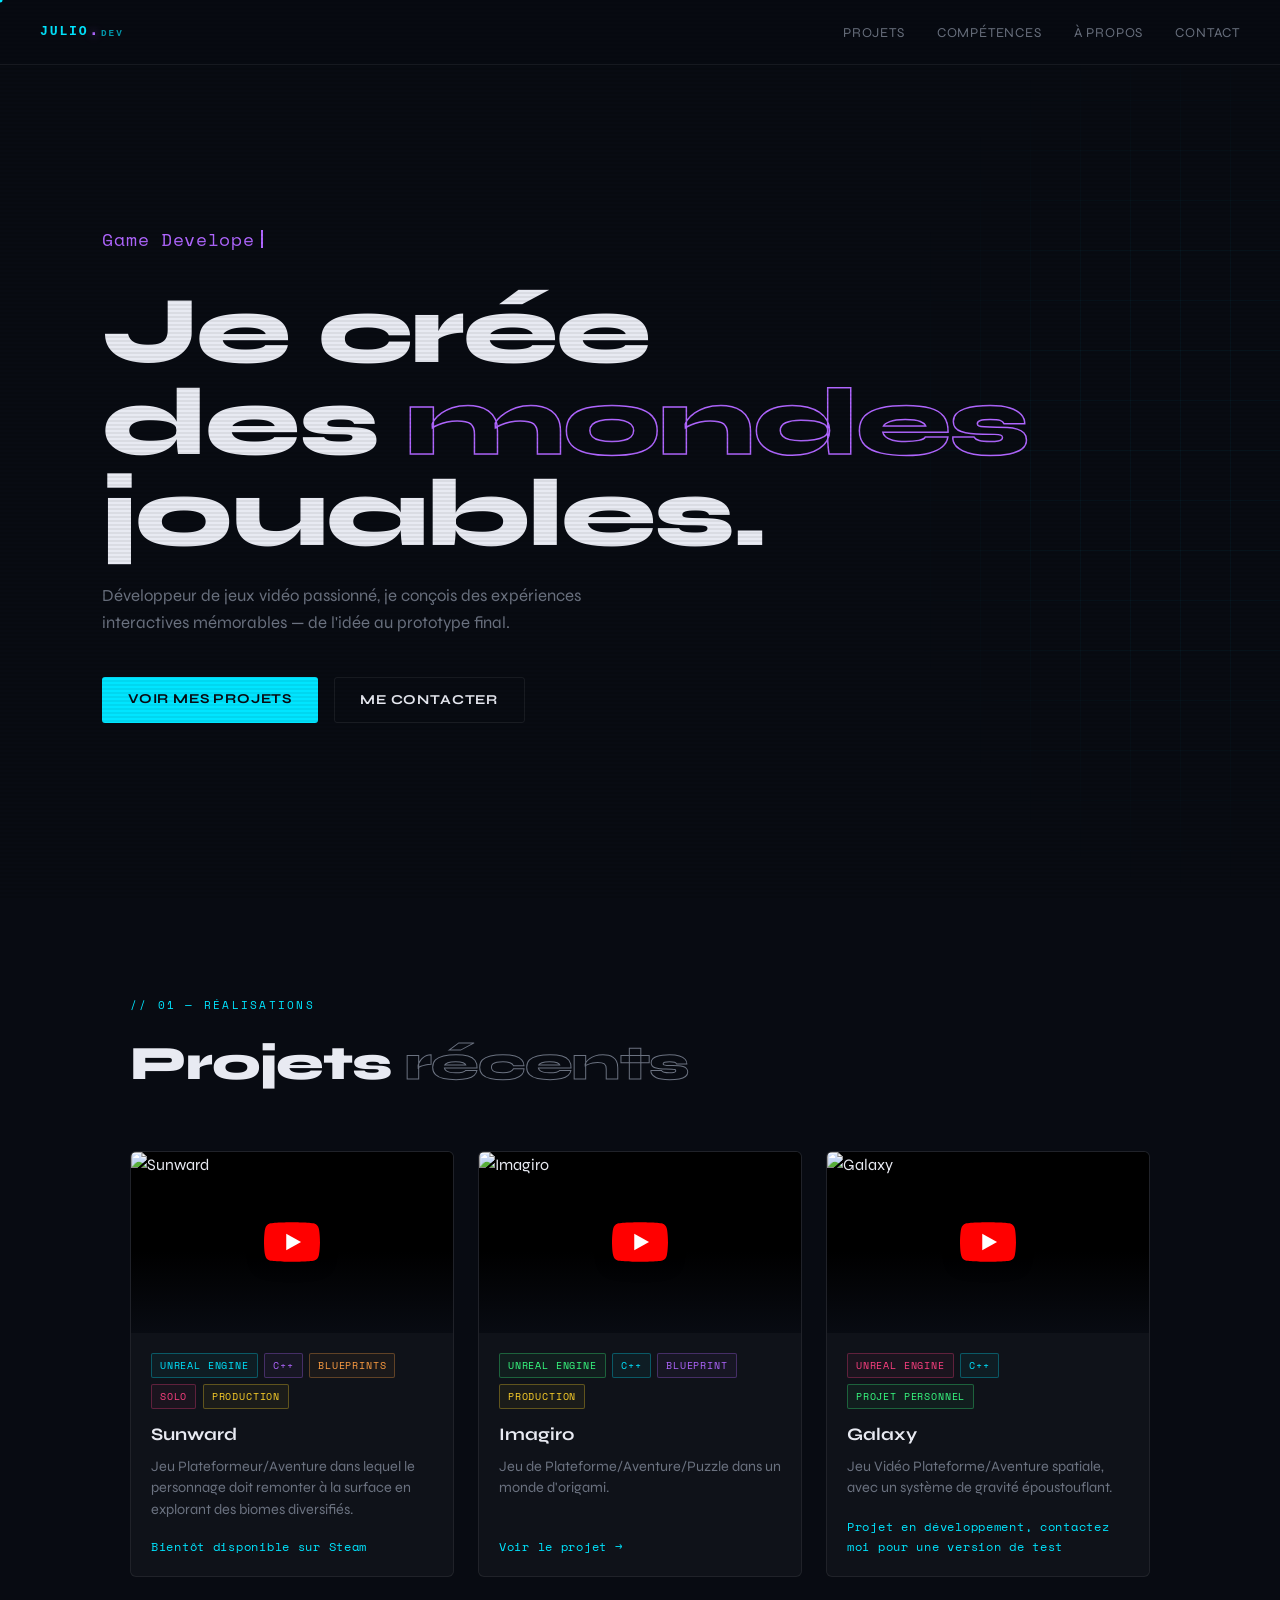
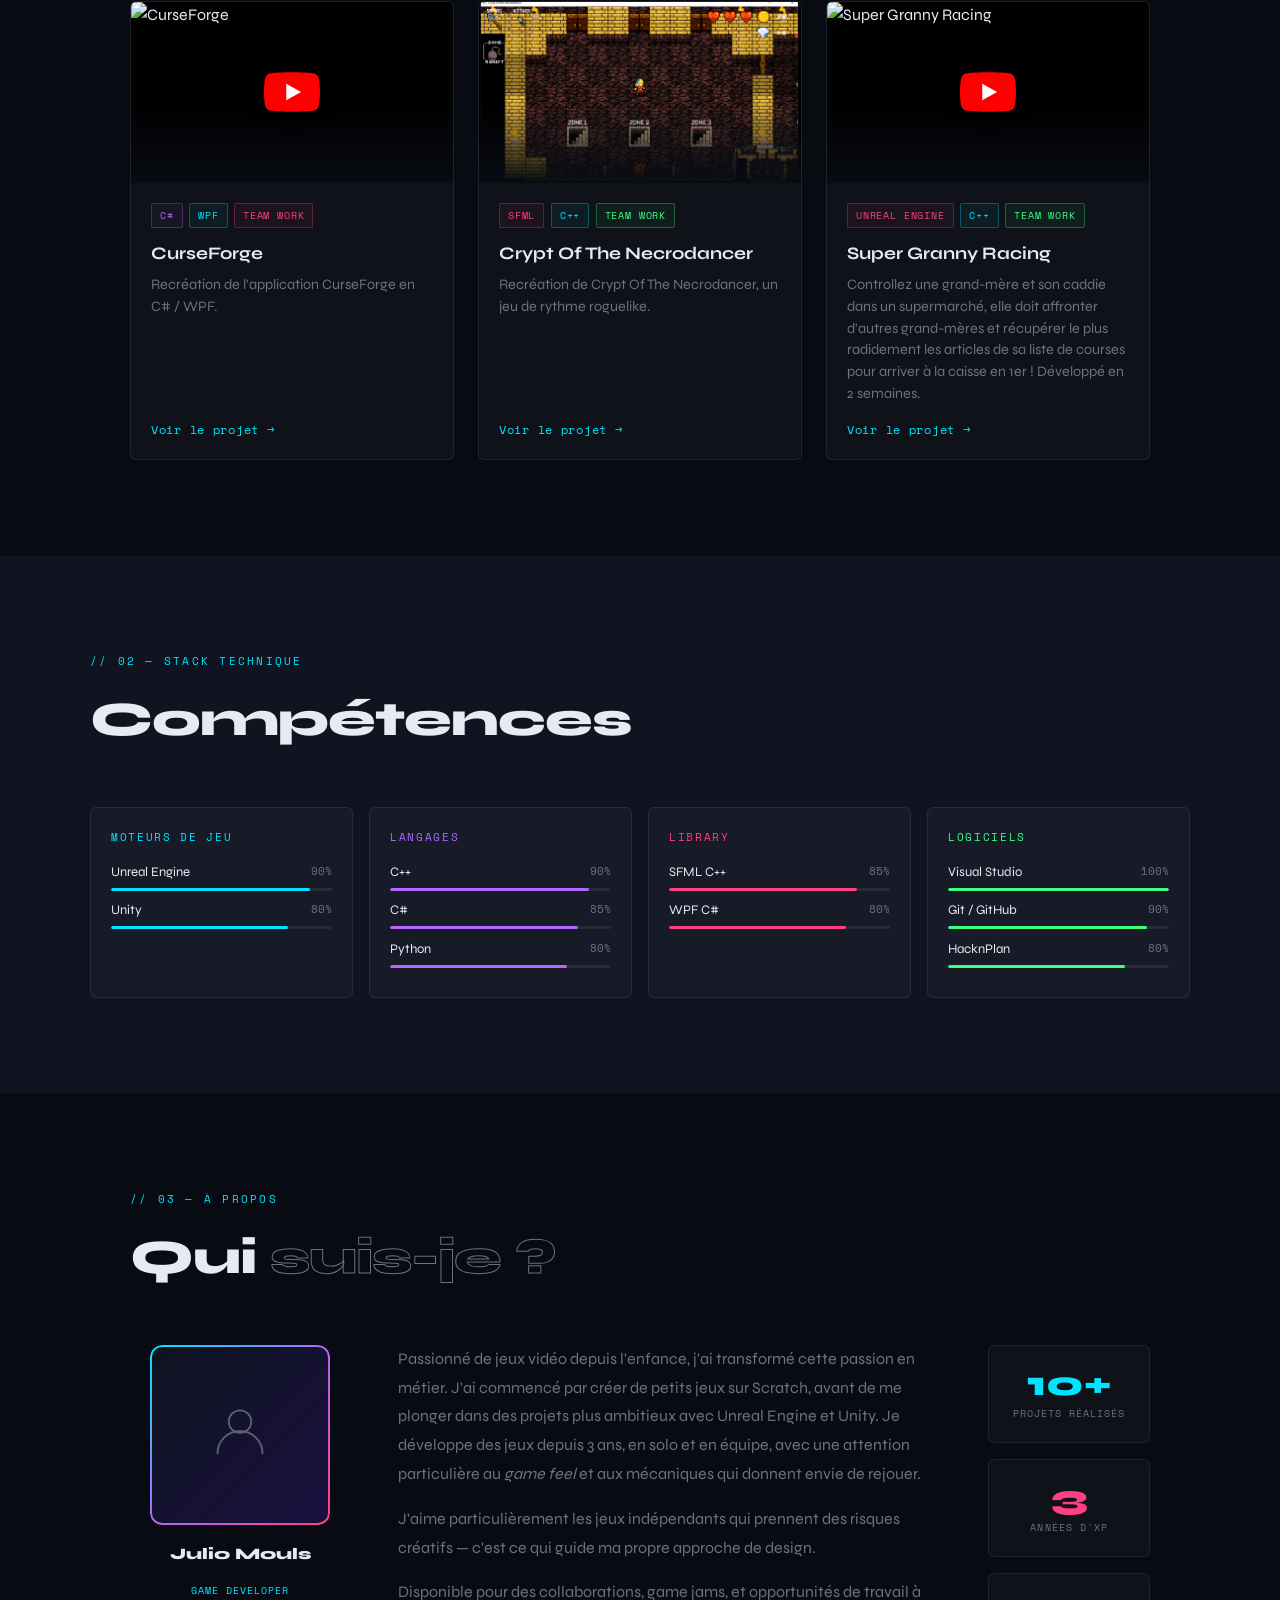
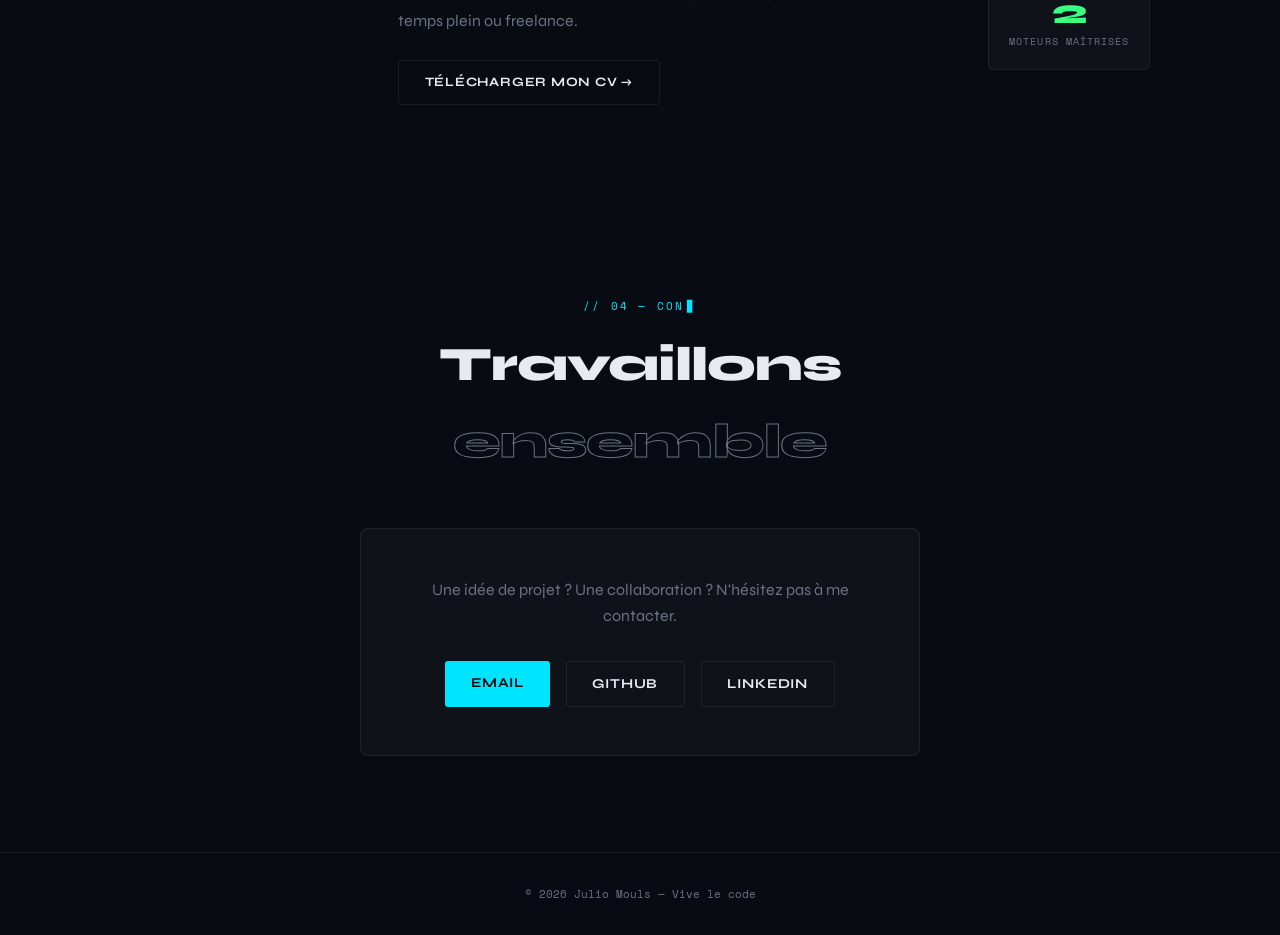
==== commit fb1cb87c: "Change YouTube thumbnail source to HQ version" ====
--- a/index.html
+++ b/index.html
@@ -99,7 +99,7 @@
             <div class="project-card reveal">
                 <div class="project-accent"></div>
                 <div class="project-thumb" data-video-id="LVyg3eziPss">
-                    <img class="yt-cover" src="https://img.youtube.com/vi/LVyg3eziPss/maxresdefault.jpg" alt="Galaxy" loading="lazy" />
+                    <img class="yt-cover" src="https://img.youtube.com/vi/LVyg3eziPss/hqdefault.jpg" alt="Galaxy" loading="lazy" />
                     <div class="yt-play">
                         <svg viewBox="0 0 68 48" xmlns="http://www.w3.org/2000/svg"><path d="M66.52 7.74c-.78-2.93-2.49-5.41-5.42-6.19C55.79.13 34 0 34 0S12.21.13 6.9 1.55c-2.93.78-4.63 3.26-5.42 6.19C.06 13.05 0 24 0 24s.06 10.95 1.48 16.26c.78 2.93 2.49 5.41 5.42 6.19C12.21 47.87 34 48 34 48s21.79-.13 27.1-1.55c2.93-.78 4.64-3.26 5.42-6.19C67.94 34.95 68 24 68 24s-.06-10.95-1.48-16.26z" fill="#ff0000" /><path d="M45 24 27 14v20" fill="#fff" /></svg>
                     </div>
--- a/style.css
+++ b/style.css
@@ -0,0 +1,897 @@
+/* =============================================
+   JULIO.DEV — STYLESHEET
+   ============================================= */
+
+*, *::before, *::after {
+    box-sizing: border-box;
+    margin: 0;
+    padding: 0;
+}
+
+:root {
+    --bg: #080b12;
+    --bg2: #0f1420;
+    --bg3: #151c2e;
+    --text: #e8eaf2;
+    --muted: #6b7280;
+    --cyan: #00e5ff;
+    --purple: #b066ff;
+    --pink: #ff4081;
+    --green: #39ff82;
+    --border: rgba(255,255,255,0.07);
+    --card-bg: rgba(255,255,255,0.03);
+}
+
+html {
+    scroll-behavior: smooth;
+}
+
+body {
+    background: var(--bg);
+    color: var(--text);
+    font-family: 'Syne', sans-serif;
+    font-size: 16px;
+    line-height: 1.6;
+    overflow-x: hidden;
+}
+
+    body::before {
+        content: '';
+        position: fixed;
+        inset: 0;
+        background: repeating-linear-gradient(0deg, transparent, transparent 2px, rgba(0,0,0,0.06) 2px, rgba(0,0,0,0.06) 4px);
+        pointer-events: none;
+        z-index: 1000;
+    }
+
+
+/* ─── CURSOR ─────────────────────────────────── */
+
+.cursor-reticle,
+.cursor-dot {
+    position: fixed;
+    pointer-events: none;
+    z-index: 9999;
+    transform: translate(-50%, -50%);
+    transition: opacity 0.3s;
+}
+
+.cursor-reticle {
+    width: 32px;
+    height: 32px;
+    border: 1px solid var(--cyan);
+    border-radius: 50%;
+    opacity: 0.6;
+}
+
+.cursor-dot {
+    width: 5px;
+    height: 5px;
+    background: var(--cyan);
+    border-radius: 50%;
+}
+
+
+/* ─── NAV ────────────────────────────────────── */
+
+nav {
+    position: fixed;
+    top: 0;
+    left: 0;
+    right: 0;
+    z-index: 100;
+    display: flex;
+    align-items: center;
+    justify-content: space-between;
+    padding: 1.2rem 2.5rem;
+    background: rgba(8,11,18,0.85);
+    backdrop-filter: blur(12px);
+    border-bottom: 1px solid var(--border);
+}
+
+.logo {
+    font-family: 'Orbitron', monospace;
+    font-size: 0.82rem;
+    font-weight: 900;
+    letter-spacing: 0.14em;
+    text-decoration: none;
+    text-transform: uppercase;
+    display: inline-flex;
+    align-items: baseline;
+    color: var(--cyan);
+}
+
+    .logo .logo-dot {
+        color: var(--purple);
+        font-family: 'Space Mono', monospace;
+        font-size: 1.1rem;
+        line-height: 1;
+        text-shadow: 0 0 8px var(--purple);
+        transition: text-shadow 0.2s;
+    }
+
+    .logo .logo-dev {
+        font-size: 0.58rem;
+        letter-spacing: 0.22em;
+        opacity: 0.65;
+        align-self: flex-end;
+        padding-bottom: 0.05em;
+        transition: opacity 0.25s, letter-spacing 0.3s;
+    }
+
+    .logo:hover {
+        color: #33ecff;
+    }
+
+        .logo:hover .logo-dot {
+            text-shadow: 0 0 18px var(--purple), 0 0 36px var(--purple);
+        }
+
+        .logo:hover .logo-dev {
+            opacity: 1;
+            letter-spacing: 0.32em;
+        }
+
+nav ul {
+    list-style: none;
+    display: flex;
+    gap: 2rem;
+}
+
+nav a:not(.logo) {
+    color: var(--muted);
+    text-decoration: none;
+    font-size: 0.85rem;
+    letter-spacing: 0.06em;
+    text-transform: uppercase;
+    transition: color 0.2s;
+    position: relative;
+    padding-bottom: 2px;
+}
+
+    nav a:not(.logo)::after {
+        content: '';
+        position: absolute;
+        bottom: -2px;
+        left: 0;
+        right: 0;
+        height: 1px;
+        background: var(--cyan);
+        transform: scaleX(0);
+        transition: transform 0.25s ease;
+    }
+
+    nav a:not(.logo):hover {
+        color: var(--text);
+    }
+
+nav a.active {
+    color: var(--text);
+}
+
+    nav a.active::after {
+        transform: scaleX(1);
+    }
+
+
+/* ─── HERO ───────────────────────────────────── */
+
+#hero {
+    min-height: 100vh;
+    display: flex;
+    flex-direction: column;
+    justify-content: center;
+    padding: 6rem 2.5rem 4rem;
+    max-width: 900px;
+    margin: auto;
+    position: relative;
+}
+
+.hero-tag {
+    font-family: 'Space Mono', monospace;
+    font-size: 0.75rem;
+    color: var(--cyan);
+    letter-spacing: 0.15em;
+    text-transform: uppercase;
+    margin-bottom: 1.5rem;
+    opacity: 0;
+    animation: fadeUp 0.6s 0.2s forwards;
+}
+
+h1 {
+    font-size: clamp(3rem, 8vw, 6rem);
+    font-weight: 800;
+    line-height: 0.95;
+    letter-spacing: -0.02em;
+    margin-bottom: 1.5rem;
+    opacity: 0;
+    animation: fadeUp 0.6s 0.35s forwards;
+}
+
+    h1 em {
+        font-style: normal;
+        color: transparent;
+        -webkit-text-stroke: 1.5px var(--purple);
+    }
+
+.hero-desc {
+    max-width: 520px;
+    color: var(--muted);
+    font-size: 1.05rem;
+    margin-bottom: 2.5rem;
+    opacity: 0;
+    animation: fadeUp 0.6s 0.5s forwards;
+}
+
+.hero-cta {
+    display: flex;
+    gap: 1rem;
+    flex-wrap: wrap;
+    opacity: 0;
+    animation: fadeUp 0.6s 0.65s forwards;
+}
+
+.hero-typing-wrap {
+    display: inline-flex;
+    align-items: center;
+    gap: 0.4rem;
+    font-family: 'Space Mono', monospace;
+    font-size: 1.1rem;
+    color: var(--purple);
+    margin-top: 1rem;
+    margin-bottom: 2rem;
+    opacity: 0;
+    animation: fadeUp 0.6s 0.28s forwards;
+    letter-spacing: 0.04em;
+}
+
+#hero-cursor {
+    display: inline-block;
+    width: 2px;
+    height: 1em;
+    background: var(--purple);
+    animation: blink 0.8s step-end infinite;
+}
+
+.hero-grid {
+    position: absolute;
+    top: 0;
+    right: -100px;
+    width: 500px;
+    height: 100%;
+    background-image: linear-gradient(rgba(0,229,255,0.04) 1px, transparent 1px), linear-gradient(90deg, rgba(0,229,255,0.04) 1px, transparent 1px);
+    background-size: 50px 50px;
+    mask-image: radial-gradient(ellipse at 60% 50%, black 30%, transparent 70%);
+    pointer-events: none;
+}
+
+
+/* ─── BUTTONS ────────────────────────────────── */
+
+.btn {
+    display: inline-block;
+    padding: 0.7rem 1.6rem;
+    border-radius: 3px;
+    text-decoration: none;
+    font-size: 0.85rem;
+    font-weight: 700;
+    letter-spacing: 0.06em;
+    text-transform: uppercase;
+    transition: all 0.2s;
+}
+
+.btn-primary {
+    background: var(--cyan);
+    color: #080b12;
+}
+
+    .btn-primary:hover {
+        background: #33ecff;
+        transform: translateY(-1px);
+    }
+
+.btn-outline {
+    border: 1px solid var(--border);
+    color: var(--text);
+    background: transparent;
+}
+
+    .btn-outline:hover {
+        border-color: var(--purple);
+        color: var(--purple);
+    }
+
+
+/* ─── SECTIONS ───────────────────────────────── */
+
+section {
+    padding: 6rem 2.5rem;
+    max-width: 1100px;
+    margin: auto;
+}
+
+    section.full {
+        max-width: none;
+        padding: 6rem 2.5rem;
+    }
+
+.section-label {
+    font-family: 'Space Mono', monospace;
+    font-size: 0.7rem;
+    letter-spacing: 0.2em;
+    text-transform: uppercase;
+    color: var(--cyan);
+    margin-bottom: 0.75rem;
+}
+
+    .section-label::after {
+        content: '▋';
+        margin-left: 2px;
+        animation: blink 0.8s step-end infinite;
+    }
+
+    .section-label.typed::after {
+        display: none;
+    }
+
+h2 {
+    font-size: clamp(2rem, 4vw, 3rem);
+    font-weight: 800;
+    letter-spacing: -0.02em;
+    margin-bottom: 3rem;
+}
+
+    h2 span {
+        color: transparent;
+        -webkit-text-stroke: 1px var(--muted);
+    }
+
+
+/* ─── PROJECTS ───────────────────────────────── */
+
+.projects-grid {
+    display: grid;
+    grid-template-columns: repeat(auto-fit, minmax(300px, 1fr));
+    gap: 1.5rem;
+}
+
+.project-card {
+    background: var(--card-bg);
+    border: 1px solid var(--border);
+    border-radius: 6px;
+    overflow: hidden;
+    transition: border-color 0.3s, transform 0.3s;
+    cursor: pointer;
+    position: relative;
+    display: flex;
+    flex-direction: column;
+}
+
+    .project-card:hover {
+        border-color: rgba(0,229,255,0.3);
+        transform: translateY(-4px);
+    }
+
+        .project-card:hover .project-accent {
+            opacity: 1;
+        }
+
+.project-accent {
+    position: absolute;
+    top: 0;
+    left: 0;
+    right: 0;
+    height: 2px;
+    background: linear-gradient(90deg, var(--cyan), var(--purple));
+    opacity: 0;
+    transition: opacity 0.3s;
+}
+
+/* Lazy video */
+.project-thumb {
+    width: 100%;
+    aspect-ratio: 16/9;
+    position: relative;
+    overflow: hidden;
+    background: #000;
+    cursor: pointer;
+}
+
+    .project-thumb::after {
+        content: '';
+        position: absolute;
+        inset: 0;
+        background: linear-gradient(to bottom, transparent 55%, var(--bg) 100%);
+        pointer-events: none;
+        z-index: 2;
+        transition: opacity 0.3s;
+    }
+
+    .project-thumb.playing::after {
+        opacity: 0;
+    }
+
+.yt-cover {
+    position: absolute;
+    inset: 0;
+    width: 100%;
+    height: 100%;
+    object-fit: cover;
+    transition: transform 0.4s ease;
+}
+
+.project-thumb:hover .yt-cover {
+    transform: scale(1.04);
+}
+
+.yt-play {
+    position: absolute;
+    inset: 0;
+    display: flex;
+    align-items: center;
+    justify-content: center;
+    z-index: 3;
+}
+
+    .yt-play svg {
+        width: 56px;
+        height: 56px;
+        filter: drop-shadow(0 2px 8px rgba(0,0,0,0.6));
+        transition: transform 0.2s;
+    }
+
+.project-thumb:hover .yt-play svg {
+    transform: scale(1.1);
+}
+
+.project-thumb iframe {
+    position: absolute;
+    inset: 0;
+    width: 100%;
+    height: 100%;
+    border: 0;
+    z-index: 4;
+    display: none;
+}
+
+.project-thumb.playing .yt-cover,
+.project-thumb.playing .yt-play {
+    display: none;
+}
+
+.project-thumb.playing iframe {
+    display: block;
+}
+
+.project-body {
+    padding: 1.25rem;
+    flex: 1;
+    display: flex;
+    flex-direction: column;
+}
+
+.project-tags {
+    display: flex;
+    flex-wrap: wrap;
+    gap: 0.4rem;
+    margin-bottom: 0.75rem;
+}
+
+.tag {
+    font-family: 'Space Mono', monospace;
+    font-size: 0.65rem;
+    letter-spacing: 0.08em;
+    text-transform: uppercase;
+    padding: 0.2rem 0.5rem;
+    border-radius: 2px;
+    border: 1px solid;
+}
+
+.tag-cyan {
+    color: var(--cyan);
+    border-color: rgba(0,229,255,0.3);
+    background: rgba(0,229,255,0.05);
+}
+
+.tag-purple {
+    color: var(--purple);
+    border-color: rgba(176,102,255,0.3);
+    background: rgba(176,102,255,0.05);
+}
+
+.tag-pink {
+    color: var(--pink);
+    border-color: rgba(255,64,129,0.3);
+    background: rgba(255,64,129,0.05);
+}
+
+.tag-green {
+    color: var(--green);
+    border-color: rgba(57,255,130,0.3);
+    background: rgba(57,255,130,0.05);
+}
+
+.tag-orange {
+    color: #ff9f43;
+    border-color: rgba(255,159,67,0.3);
+    background: rgba(255,159,67,0.05);
+}
+
+.tag-yellow {
+    color: #ffd32a;
+    border-color: rgba(255,211,42,0.3);
+    background: rgba(255,211,42,0.05);
+}
+
+.project-body h3 {
+    font-size: 1.1rem;
+    font-weight: 700;
+    margin-bottom: 0.4rem;
+}
+
+.project-body p {
+    color: var(--muted);
+    font-size: 0.9rem;
+    line-height: 1.5;
+    flex: 1;
+}
+
+.project-link {
+    display: inline-flex;
+    align-items: center;
+    gap: 0.4rem;
+    margin-top: 1rem;
+    font-family: 'Space Mono', monospace;
+    font-size: 0.75rem;
+    color: var(--cyan);
+    text-decoration: none;
+    letter-spacing: 0.06em;
+}
+
+    .project-link:hover {
+        text-decoration: underline;
+    }
+
+
+/* ─── SKILLS ─────────────────────────────────── */
+
+#skills {
+    background: var(--bg2);
+    max-width: none;
+}
+
+    #skills > div {
+        max-width: 1100px;
+        margin: auto;
+    }
+
+.skills-grid {
+    display: grid;
+    grid-template-columns: repeat(auto-fit, minmax(220px, 1fr));
+    gap: 1rem;
+}
+
+.skill-group {
+    background: var(--card-bg);
+    border: 1px solid var(--border);
+    border-radius: 6px;
+    padding: 1.25rem;
+}
+
+.skill-group-title {
+    font-family: 'Space Mono', monospace;
+    font-size: 0.7rem;
+    letter-spacing: 0.15em;
+    text-transform: uppercase;
+    margin-bottom: 1rem;
+}
+
+.skill-bar-wrap {
+    margin-bottom: 0.6rem;
+}
+
+.skill-name {
+    display: flex;
+    justify-content: space-between;
+    font-size: 0.82rem;
+    margin-bottom: 0.3rem;
+}
+
+    .skill-name span:last-child {
+        font-family: 'Space Mono', monospace;
+        font-size: 0.7rem;
+        color: var(--muted);
+    }
+
+.bar-track {
+    height: 3px;
+    background: var(--border);
+    border-radius: 2px;
+    overflow: hidden;
+}
+
+.bar-fill {
+    height: 100%;
+    border-radius: 2px;
+    transition: width 1.2s cubic-bezier(0.16, 1, 0.3, 1);
+}
+
+
+/* ─── ABOUT ──────────────────────────────────── */
+
+.about-grid {
+    display: grid;
+    grid-template-columns: 220px 1fr auto;
+    gap: 3rem;
+    align-items: start;
+}
+
+.about-avatar {
+    display: flex;
+    flex-direction: column;
+    align-items: center;
+    gap: 1rem;
+}
+
+.avatar-frame {
+    width: 180px;
+    height: 180px;
+    border-radius: 12px;
+    position: relative;
+    overflow: hidden;
+    flex-shrink: 0;
+}
+
+    .avatar-frame::before {
+        content: '';
+        position: absolute;
+        inset: 0;
+        border-radius: 12px;
+        padding: 2px;
+        background: linear-gradient(135deg, var(--cyan), var(--purple), var(--pink));
+        -webkit-mask: linear-gradient(#fff 0 0) content-box, linear-gradient(#fff 0 0);
+        -webkit-mask-composite: xor;
+        mask-composite: exclude;
+        z-index: 2;
+        pointer-events: none;
+    }
+
+.avatar-placeholder {
+    width: 100%;
+    height: 100%;
+    display: flex;
+    flex-direction: column;
+    align-items: center;
+    justify-content: center;
+    gap: 0.5rem;
+    background: linear-gradient(135deg, #0f1420 0%, #1a1040 100%);
+    border: 1px solid var(--border);
+    border-radius: 12px;
+}
+
+    .avatar-placeholder svg {
+        width: 60px;
+        height: 60px;
+        opacity: 0.35;
+    }
+
+    .avatar-placeholder span {
+        font-family: 'Space Mono', monospace;
+        font-size: 0.55rem;
+        letter-spacing: 0.12em;
+        color: var(--muted);
+        text-transform: uppercase;
+    }
+
+.avatar-name {
+    font-weight: 800;
+    font-size: 1rem;
+    text-align: center;
+}
+
+.avatar-role {
+    font-family: 'Space Mono', monospace;
+    font-size: 0.65rem;
+    letter-spacing: 0.1em;
+    text-transform: uppercase;
+    color: var(--cyan);
+    text-align: center;
+}
+
+.about-text p {
+    color: var(--muted);
+    margin-bottom: 1rem;
+    line-height: 1.8;
+}
+
+.about-stats {
+    display: grid;
+    grid-template-columns: 1fr;
+    gap: 1rem;
+    min-width: 150px;
+}
+
+.stat-box {
+    background: var(--card-bg);
+    border: 1px solid var(--border);
+    border-radius: 6px;
+    padding: 1.25rem;
+    text-align: center;
+}
+
+.stat-num {
+    font-size: 2.2rem;
+    font-weight: 800;
+    line-height: 1;
+    margin-bottom: 0.25rem;
+}
+
+.stat-label {
+    font-family: 'Space Mono', monospace;
+    font-size: 0.65rem;
+    letter-spacing: 0.1em;
+    text-transform: uppercase;
+    color: var(--muted);
+}
+
+
+/* ─── CONTACT ────────────────────────────────── */
+
+#contact {
+    text-align: center;
+}
+
+.contact-box {
+    max-width: 560px;
+    margin: auto;
+    background: var(--card-bg);
+    border: 1px solid var(--border);
+    border-radius: 8px;
+    padding: 3rem;
+}
+
+    .contact-box p {
+        color: var(--muted);
+        margin-bottom: 2rem;
+    }
+
+.contact-links {
+    display: flex;
+    gap: 1rem;
+    justify-content: center;
+    flex-wrap: wrap;
+}
+
+
+/* ─── FOOTER ─────────────────────────────────── */
+
+footer {
+    text-align: center;
+    padding: 2rem;
+    border-top: 1px solid var(--border);
+    font-family: 'Space Mono', monospace;
+    font-size: 0.7rem;
+    color: var(--muted);
+}
+
+
+/* ─── BACK TO TOP ────────────────────────────── */
+
+#back-to-top {
+    position: fixed;
+    bottom: 2rem;
+    right: 2rem;
+    z-index: 99;
+    width: 42px;
+    height: 42px;
+    border-radius: 6px;
+    background: var(--card-bg);
+    border: 1px solid var(--border);
+    color: var(--muted);
+    cursor: pointer;
+    display: flex;
+    align-items: center;
+    justify-content: center;
+    opacity: 0;
+    transform: translateY(10px);
+    transition: opacity 0.3s, transform 0.3s, border-color 0.2s, color 0.2s;
+    pointer-events: none;
+}
+
+    #back-to-top.visible {
+        opacity: 1;
+        transform: translateY(0);
+        pointer-events: all;
+    }
+
+    #back-to-top:hover {
+        border-color: var(--cyan);
+        color: var(--cyan);
+    }
+
+    #back-to-top svg {
+        width: 18px;
+        height: 18px;
+    }
+
+
+/* ─── ANIMATIONS ─────────────────────────────── */
+
+@keyframes fadeUp {
+    from {
+        opacity: 0;
+        transform: translateY(20px);
+    }
+
+    to {
+        opacity: 1;
+        transform: translateY(0);
+    }
+}
+
+@keyframes blink {
+    0%, 100% {
+        opacity: 1;
+    }
+
+    50% {
+        opacity: 0;
+    }
+}
+
+.reveal {
+    opacity: 0;
+    transform: translateY(24px);
+    transition: opacity 0.6s ease, transform 0.6s ease;
+}
+
+    .reveal.in {
+        opacity: 1;
+        transform: none;
+    }
+
+
+/* ─── RESPONSIVE ─────────────────────────────── */
+
+@media (max-width: 900px) {
+    .about-grid {
+        grid-template-columns: 1fr 1fr;
+        gap: 2rem;
+    }
+
+    .about-avatar {
+        grid-column: 1 / -1;
+        display: flex;
+        justify-content: center;
+    }
+}
+
+@media (max-width: 640px) {
+    nav ul {
+        display: none;
+    }
+
+    #hero {
+        padding: 5rem 1.5rem 3rem;
+    }
+
+    section {
+        padding: 4rem 1.5rem;
+    }
+
+    #back-to-top {
+        bottom: 1.2rem;
+        right: 1.2rem;
+    }
+}
+
+@media (max-width: 600px) {
+    .about-grid {
+        grid-template-columns: 1fr;
+        gap: 2rem;
+    }
+
+    .about-stats {
+        grid-template-columns: 1fr 1fr !important;
+    }
+}
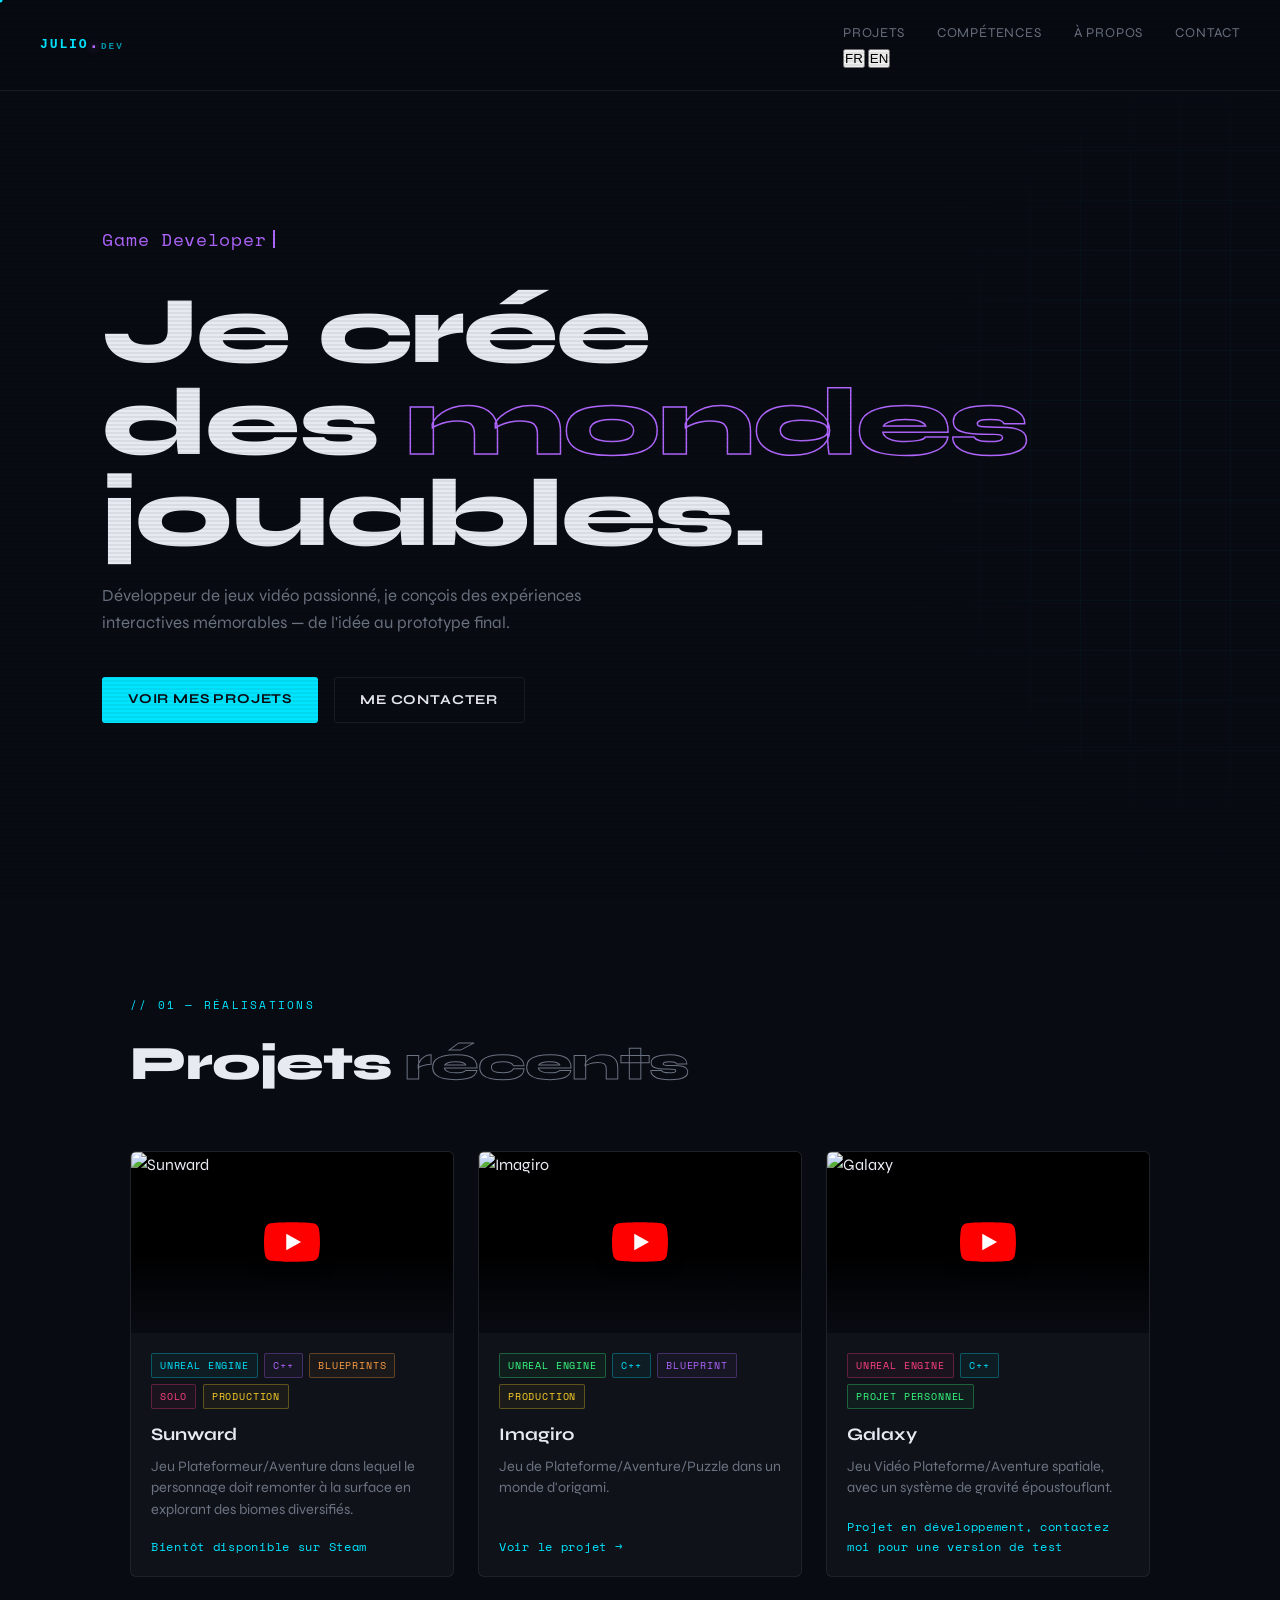
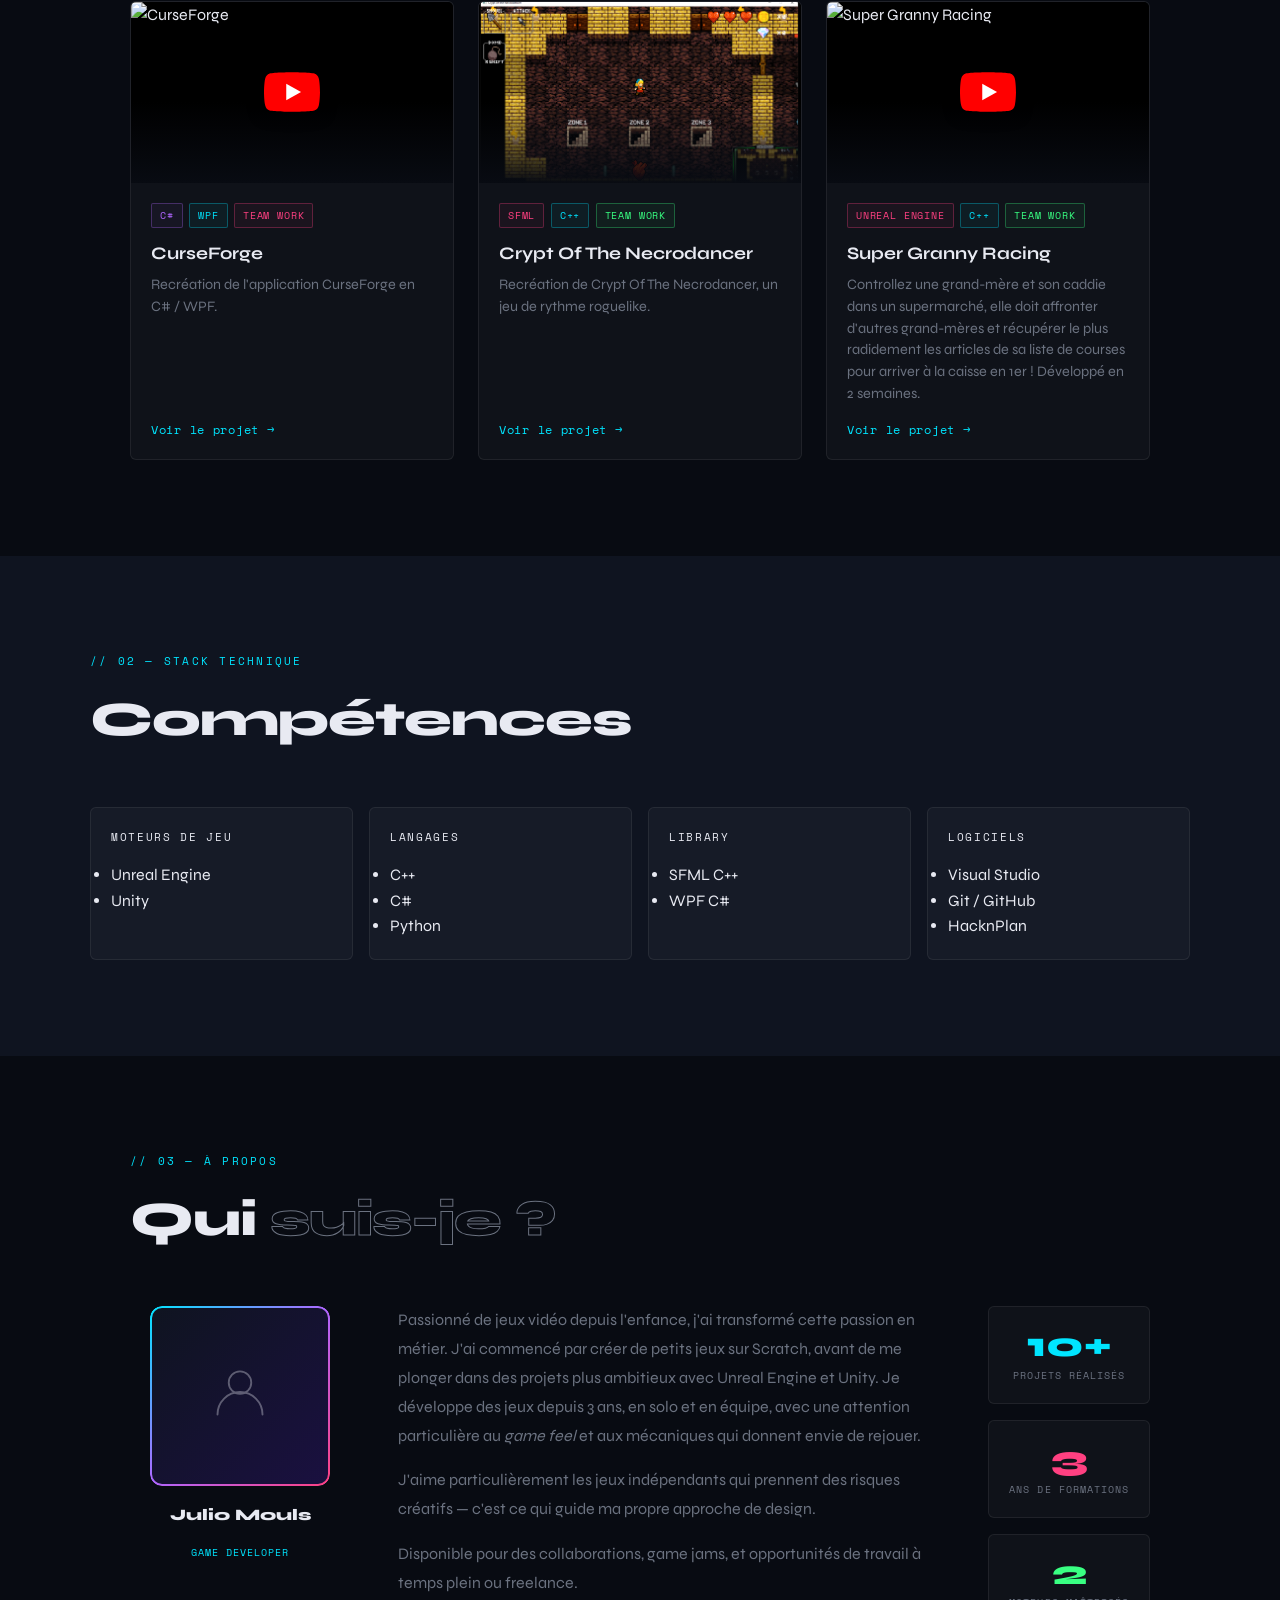
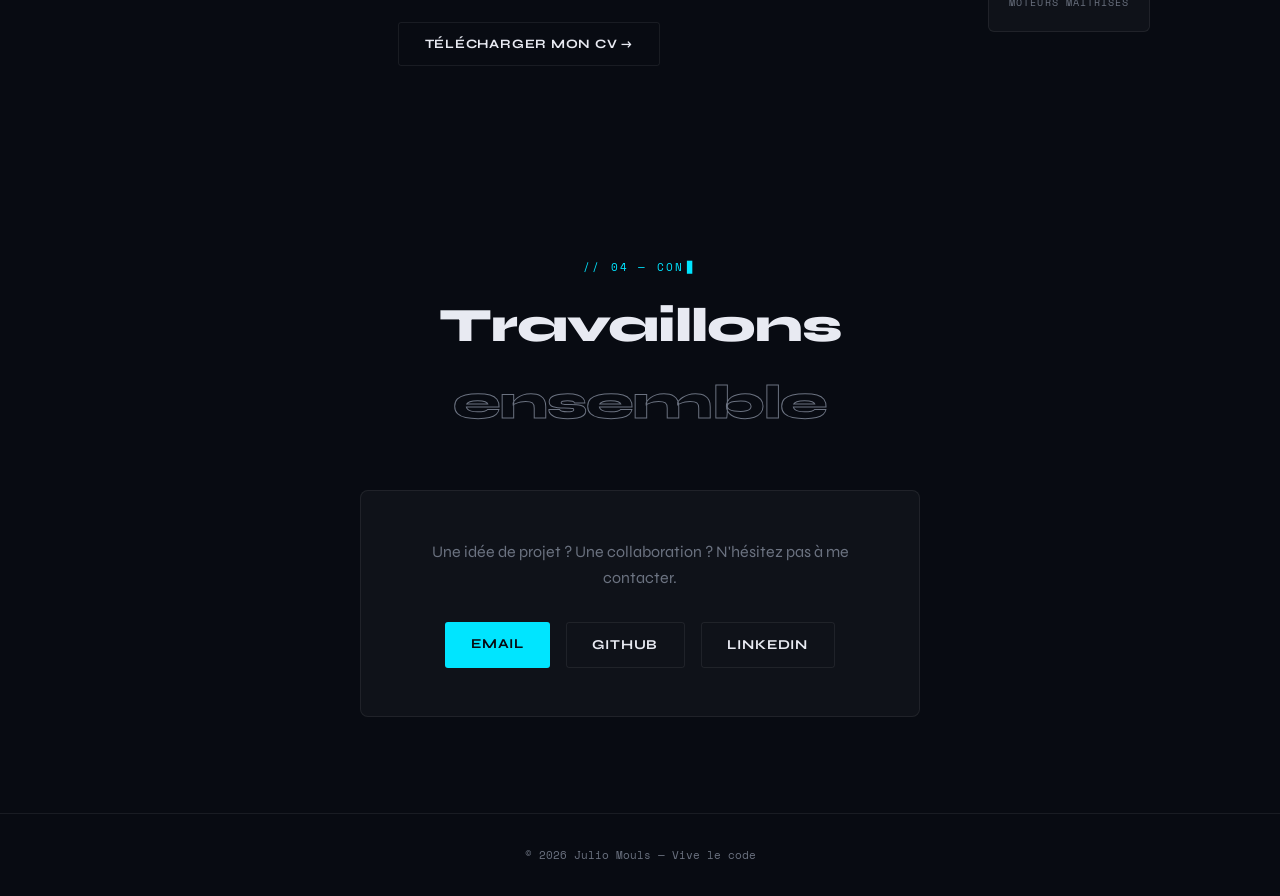
==== commit 93da206a: "Enhance index.html for localization support Updated meta tags and added data-i18n attributes for loc" ====
--- a/index.html
+++ b/index.html
@@ -4,9 +4,9 @@
     <meta charset="UTF-8" />
     <meta name="viewport" content="width=device-width, initial-scale=1.0" />
     <title>Julio Mouls — Game Developer</title>
-    <meta name="description" content="Portfolio de Julio Mouls, développeur de jeux vidéo passionné. Projets Unreal Engine, Unity, C++, C#." />
+    <meta name="description" data-i18n-attr="content:meta.desc" content="Portfolio de Julio Mouls, développeur de jeux vidéo passionné. Projets Unreal Engine, Unity, C++, C#." />
     <meta property="og:title" content="Julio Mouls — Game Developer" />
-    <meta property="og:description" content="Développeur de jeux vidéo passionné — Unreal Engine, Unity, C++, C#." />
+    <meta property="og:description" data-i18n-attr="content:meta.ogdesc" content="Développeur de jeux vidéo passionné — Unreal Engine, Unity, C++, C#." />
     <meta property="og:type" content="website" />
     <link rel="preconnect" href="https://fonts.googleapis.com" />
     <link href="https://fonts.googleapis.com/css2?family=Orbitron:wght@700;900&family=Space+Mono:ital,wght@0,400;0,700;1,400&family=Syne:wght@400;700;800&display=swap" rel="stylesheet" />
@@ -22,12 +22,19 @@
         <a class="logo" href="#hero">
             <span class="logo-name">Julio</span><span class="logo-dot">.</span><span class="logo-dev">dev</span>
         </a>
-        <ul>
-            <li><a href="#projects" data-section="projects">Projets</a></li>
-            <li><a href="#skills" data-section="skills">Compétences</a></li>
-            <li><a href="#about" data-section="about">À propos</a></li>
-            <li><a href="#contact" data-section="contact">Contact</a></li>
-        </ul>
+        <div class="nav-right">
+            <ul>
+                <li><a href="#projects" data-section="projects" data-i18n="nav.projects">Projets</a></li>
+                <li><a href="#skills" data-section="skills" data-i18n="nav.skills">Compétences</a></li>
+                <li><a href="#about" data-section="about" data-i18n="nav.about">À propos</a></li>
+                <li><a href="#contact" data-section="contact" data-i18n="nav.contact">Contact</a></li>
+            </ul>
+            <!-- Sélecteur de langue -->
+            <div class="lang-switch" role="group" aria-label="Langue / Language">
+                <button type="button" class="lang-btn active" data-lang="fr" aria-pressed="true">FR</button>
+                <button type="button" class="lang-btn" data-lang="en" aria-pressed="false">EN</button>
+            </div>
+        </div>
     </nav>
 
     <!-- ── HERO ──────────────────────────────────── -->
@@ -37,18 +44,18 @@
         <div class="hero-typing-wrap" aria-live="polite">
             <span id="hero-typing"></span><span id="hero-cursor" aria-hidden="true"></span>
         </div>
-        <h1>Je crée<br>des <em>mondes</em><br>jouables.</h1>
-        <p class="hero-desc">Développeur de jeux vidéo passionné, je conçois des expériences interactives mémorables — de l'idée au prototype final.</p>
+        <h1 data-i18n="hero.title">Je crée<br>des <em>mondes</em><br>jouables.</h1>
+        <p class="hero-desc" data-i18n="hero.desc">Développeur de jeux vidéo passionné, je conçois des expériences interactives mémorables — de l'idée au prototype final.</p>
         <div class="hero-cta">
-            <a href="#projects" class="btn btn-primary">Voir mes projets</a>
-            <a href="#contact" class="btn btn-outline">Me contacter</a>
+            <a href="#projects" class="btn btn-primary" data-i18n="hero.cta1">Voir mes projets</a>
+            <a href="#contact" class="btn btn-outline" data-i18n="hero.cta2">Me contacter</a>
         </div>
     </section>
 
     <!-- ── PROJECTS ──────────────────────────────── -->
     <section id="projects">
-        <p class="section-label reveal" data-type-text="// 01 — Réalisations"></p>
-        <h2 class="reveal">Projets <span>récents</span></h2>
+        <p class="section-label reveal" data-type-text="// 01 — Réalisations" data-i18n-type="label.projects"></p>
+        <h2 class="reveal" data-i18n="title.projects">Projets <span>récents</span></h2>
         <div class="projects-grid">
 
             <div class="project-card reveal">
@@ -69,8 +76,8 @@
                         <span class="tag tag-yellow">Production</span>
                     </div>
                     <h3>Sunward</h3>
-                    <p>Jeu Plateformeur/Aventure dans lequel le personnage doit remonter à la surface en explorant des biomes diversifiés.</p>
-                    <a href="https://github.com/DMystop" target="_blank" rel="noopener" class="project-link">Bientôt disponible sur Steam</a>
+                    <p data-i18n="sunward.desc">Jeu Plateformeur/Aventure dans lequel le personnage doit remonter à la surface en explorant des biomes diversifiés.</p>
+                    <a href="https://github.com/DMystop" target="_blank" rel="noopener" class="project-link" data-i18n="sunward.link">Bientôt disponible sur Steam</a>
                 </div>
             </div>
 
@@ -91,8 +98,8 @@
                         <span class="tag tag-yellow">Production</span>
                     </div>
                     <h3>Imagiro</h3>
-                    <p>Jeu de Plateforme/Aventure/Puzzle dans un monde d'origami.</p>
-                    <a href="https://github.com/DMystop" target="_blank" rel="noopener" class="project-link">Voir le projet →</a>
+                    <p data-i18n="imagiro.desc">Jeu de Plateforme/Aventure/Puzzle dans un monde d'origami.</p>
+                    <a href="https://github.com/DMystop" target="_blank" rel="noopener" class="project-link" data-i18n="project.view">Voir le projet →</a>
                 </div>
             </div>
 
@@ -109,11 +116,11 @@
                     <div class="project-tags">
                         <span class="tag tag-pink">Unreal Engine</span>
                         <span class="tag tag-cyan">C++</span>
-                        <span class="tag tag-green">Projet Personnel</span>
+                        <span class="tag tag-green" data-i18n="tag.personal">Projet Personnel</span>
                     </div>
                     <h3>Galaxy</h3>
-                    <p>Jeu Vidéo Plateforme/Aventure spatiale, avec un système de gravité époustouflant.</p>
-                    <a href="https://github.com/DMystop" target="_blank" rel="noopener" class="project-link"> Projet en développement, contactez moi pour une version de test</a>
+                    <p data-i18n="galaxy.desc">Jeu Vidéo Plateforme/Aventure spatiale, avec un système de gravité époustouflant.</p>
+                    <a href="https://github.com/DMystop" target="_blank" rel="noopener" class="project-link" data-i18n="galaxy.link"> Projet en développement, contactez moi pour une version de test</a>
                 </div>
             </div>
 
@@ -133,8 +140,8 @@
                         <span class="tag tag-pink">Team work</span>
                     </div>
                     <h3>CurseForge</h3>
-                    <p>Recréation de l'application CurseForge en C# / WPF.</p>
-                    <a href="https://github.com/DamienP1602/CurseForgeLauncher" target="_blank" rel="noopener" class="project-link">Voir le projet →</a>
+                    <p data-i18n="curse.desc">Recréation de l'application CurseForge en C# / WPF.</p>
+                    <a href="https://github.com/DamienP1602/CurseForgeLauncher" target="_blank" rel="noopener" class="project-link" data-i18n="project.view">Voir le projet →</a>
                 </div>
             </div>
 
@@ -151,8 +158,8 @@
                         <span class="tag tag-green">Team work</span>
                     </div>
                     <h3>Crypt Of The Necrodancer</h3>
-                    <p>Recréation de Crypt Of The Necrodancer, un jeu de rythme roguelike.</p>
-                    <a href="https://github.com/UltiRed8/CryptOfTheNecrodancer" target="_blank" rel="noopener" class="project-link">Voir le projet →</a>
+                    <p data-i18n="crypt.desc">Recréation de Crypt Of The Necrodancer, un jeu de rythme roguelike.</p>
+                    <a href="https://github.com/UltiRed8/CryptOfTheNecrodancer" target="_blank" rel="noopener" class="project-link" data-i18n="project.view">Voir le projet →</a>
                 </div>
             </div>
 
@@ -173,8 +180,8 @@
                         <span class="tag tag-green">Team work</span>
                     </div>
                     <h3>Super Granny Racing</h3>
-                    <p> Controllez une grand-mère et son caddie dans un supermarché, elle doit affronter d'autres grand-mères et récupérer le plus radidement les articles de sa liste de courses pour arriver à la caisse en 1er ! Développé en 2 semaines.</p>
-                    <a href="https://github.com/Harull/SuperGrannyRacing" target="_blank" rel="noopener" class="project-link">Voir le projet →</a>
+                    <p data-i18n="granny.desc"> Controllez une grand-mère et son caddie dans un supermarché, elle doit affronter d'autres grand-mères et récupérer le plus radidement les articles de sa liste de courses pour arriver à la caisse en 1er ! Développé en 2 semaines.</p>
+                    <a href="https://github.com/Harull/SuperGrannyRacing" target="_blank" rel="noopener" class="project-link" data-i18n="project.view">Voir le projet →</a>
                 </div>
             </div>
 
@@ -184,34 +191,42 @@
     <!-- ── SKILLS ─────────────────────────────────── -->
     <section id="skills" class="full" style="padding: 6rem 2.5rem;">
         <div>
-            <p class="section-label reveal" data-type-text="// 02 — Stack technique"></p>
-            <h2 class="reveal">Compétences</h2>
+            <p class="section-label reveal" data-type-text="// 02 — Stack technique" data-i18n-type="label.skills"></p>
+            <h2 class="reveal" data-i18n="title.skills">Compétences</h2>
             <div class="skills-grid">
 
-                <div class="skill-group reveal">
-                    <p class="skill-group-title" style="color: var(--cyan);">Moteurs de jeu</p>
-                    <div class="skill-bar-wrap"><div class="skill-name"><span>Unreal Engine</span><span>90%</span></div><div class="bar-track"><div class="bar-fill" data-width="90" style="width:0;background:var(--cyan)"></div></div></div>
-                    <div class="skill-bar-wrap"><div class="skill-name"><span>Unity</span><span>80%</span></div><div class="bar-track"><div class="bar-fill" data-width="80" style="width:0;background:var(--cyan)"></div></div></div>
-                </div>
-
-                <div class="skill-group reveal">
-                    <p class="skill-group-title" style="color: var(--purple);">Langages</p>
-                    <div class="skill-bar-wrap"><div class="skill-name"><span>C++</span><span>90%</span></div><div class="bar-track"><div class="bar-fill" data-width="90" style="width:0;background:var(--purple)"></div></div></div>
-                    <div class="skill-bar-wrap"><div class="skill-name"><span>C#</span><span>85%</span></div><div class="bar-track"><div class="bar-fill" data-width="85" style="width:0;background:var(--purple)"></div></div></div>
-                    <div class="skill-bar-wrap"><div class="skill-name"><span>Python</span><span>80%</span></div><div class="bar-track"><div class="bar-fill" data-width="80" style="width:0;background:var(--purple)"></div></div></div>
-                </div>
-
-                <div class="skill-group reveal">
-                    <p class="skill-group-title" style="color: var(--pink);">Library</p>
-                    <div class="skill-bar-wrap"><div class="skill-name"><span>SFML C++</span><span>85%</span></div><div class="bar-track"><div class="bar-fill" data-width="85" style="width:0;background:var(--pink)"></div></div></div>
-                    <div class="skill-bar-wrap"><div class="skill-name"><span>WPF C#</span><span>80%</span></div><div class="bar-track"><div class="bar-fill" data-width="80" style="width:0;background:var(--pink)"></div></div></div>
-                </div>
-
-                <div class="skill-group reveal">
-                    <p class="skill-group-title" style="color: var(--green);">Logiciels</p>
-                    <div class="skill-bar-wrap"><div class="skill-name"><span>Visual Studio</span><span>100%</span></div><div class="bar-track"><div class="bar-fill" data-width="100" style="width:0;background:var(--green)"></div></div></div>
-                    <div class="skill-bar-wrap"><div class="skill-name"><span>Git / GitHub</span><span>90%</span></div><div class="bar-track"><div class="bar-fill" data-width="90" style="width:0;background:var(--green)"></div></div></div>
-                    <div class="skill-bar-wrap"><div class="skill-name"><span>HacknPlan</span><span>80%</span></div><div class="bar-track"><div class="bar-fill" data-width="80" style="width:0;background:var(--green)"></div></div></div>
+                <div class="skill-group reveal" style="--c: var(--cyan);">
+                    <p class="skill-group-title" data-i18n="skills.engines">Moteurs de jeu</p>
+                    <ul class="skill-list">
+                        <li style="--i:0">Unreal Engine</li>
+                        <li style="--i:1">Unity</li>
+                    </ul>
+                </div>
+
+                <div class="skill-group reveal" style="--c: var(--purple);">
+                    <p class="skill-group-title" data-i18n="skills.languages">Langages</p>
+                    <ul class="skill-list">
+                        <li style="--i:0">C++</li>
+                        <li style="--i:1">C#</li>
+                        <li style="--i:2">Python</li>
+                    </ul>
+                </div>
+
+                <div class="skill-group reveal" style="--c: var(--pink);">
+                    <p class="skill-group-title" data-i18n="skills.libraries">Library</p>
+                    <ul class="skill-list">
+                        <li style="--i:0">SFML C++</li>
+                        <li style="--i:1">WPF C#</li>
+                    </ul>
+                </div>
+
+                <div class="skill-group reveal" style="--c: var(--green);">
+                    <p class="skill-group-title" data-i18n="skills.software">Logiciels</p>
+                    <ul class="skill-list">
+                        <li style="--i:0">Visual Studio</li>
+                        <li style="--i:1">Git / GitHub</li>
+                        <li style="--i:2">HacknPlan</li>
+                    </ul>
                 </div>
 
             </div>
@@ -220,8 +235,8 @@
 
     <!-- ── ABOUT ──────────────────────────────────── -->
     <section id="about">
-        <p class="section-label reveal" data-type-text="// 03 — À propos"></p>
-        <h2 class="reveal">Qui <span>suis-je ?</span></h2>
+        <p class="section-label reveal" data-type-text="// 03 — À propos" data-i18n-type="label.about"></p>
+        <h2 class="reveal" data-i18n="title.about">Qui <span>suis-je ?</span></h2>
         <div class="about-grid">
 
             <div class="about-avatar reveal">
@@ -239,19 +254,20 @@
             </div>
 
             <div class="about-text reveal">
-                <p>Passionné de jeux vidéo depuis l'enfance, j'ai transformé cette passion en métier. J'ai commencé par créer de petits jeux sur Scratch, avant de me plonger dans des projets plus ambitieux avec Unreal Engine et Unity. Je développe des jeux depuis 3 ans, en solo et en équipe, avec une attention particulière au <em>game feel</em> et aux mécaniques qui donnent envie de rejouer.</p>
-                <p>J'aime particulièrement les jeux indépendants qui prennent des risques créatifs — c'est ce qui guide ma propre approche de design.</p>
-                <p>Disponible pour des collaborations, game jams, et opportunités de travail à temps plein ou freelance.</p>
+                <p data-i18n="about.p1">Passionné de jeux vidéo depuis l'enfance, j'ai transformé cette passion en métier. J'ai commencé par créer de petits jeux sur Scratch, avant de me plonger dans des projets plus ambitieux avec Unreal Engine et Unity. Je développe des jeux depuis 3 ans, en solo et en équipe, avec une attention particulière au <em>game feel</em> et aux mécaniques qui donnent envie de rejouer.</p>
+                <p data-i18n="about.p2">J'aime particulièrement les jeux indépendants qui prennent des risques créatifs — c'est ce qui guide ma propre approche de design.</p>
+                <p data-i18n="about.p3">Disponible pour des collaborations, game jams, et opportunités de travail à temps plein ou freelance.</p>
                 <div style="margin-top: 1.5rem;">
-                    <!-- Placez votre CV dans le même dossier que index.html sous le nom "cv.pdf" -->
-                    <a href="cv.pdf" download class="btn btn-outline" style="font-size:0.8rem;">Télécharger mon CV →</a>
+                    <!-- Placez vos CV dans le même dossier que index.html : "cv-fr.pdf" (français) et "cv-en.pdf" (anglais).
+                         Le lien est mis à jour automatiquement selon la langue choisie (voir main.js, const CV_FILES). -->
+                    <a id="cv-link" href="cv-fr.pdf" download="CV-Julio-Mouls-FR.pdf" class="btn btn-outline" style="font-size:0.8rem;" data-i18n="about.cv">Télécharger mon CV →</a>
                 </div>
             </div>
 
             <div class="about-stats reveal">
-                <div class="stat-box"><div class="stat-num" style="color:var(--cyan);">10+</div><div class="stat-label">Projets réalisés</div></div>
-                <div class="stat-box"><div class="stat-num" style="color:var(--pink);">3</div><div class="stat-label">Années d'XP</div></div>
-                <div class="stat-box"><div class="stat-num" style="color:var(--green);">2</div><div class="stat-label">Moteurs maîtrisés</div></div>
+                <div class="stat-box"><div class="stat-num" style="color:var(--cyan);">10+</div><div class="stat-label" data-i18n="stat.projects">Projets réalisés</div></div>
+                <div class="stat-box"><div class="stat-num" style="color:var(--pink);">3</div><div class="stat-label" data-i18n="stat.xp">Ans de formations</div></div>
+                <div class="stat-box"><div class="stat-num" style="color:var(--green);">2</div><div class="stat-label" data-i18n="stat.engines">Moteurs maîtrisés</div></div>
             </div>
 
         </div>
@@ -259,10 +275,10 @@
 
     <!-- ── CONTACT ────────────────────────────────── -->
     <section id="contact" style="max-width:700px;">
-        <p class="section-label reveal" data-type-text="// 04 — Contact" style="text-align:center;"></p>
-        <h2 class="reveal" style="text-align:center;">Travaillons <span>ensemble</span></h2>
+        <p class="section-label reveal" data-type-text="// 04 — Contact" data-i18n-type="label.contact" style="text-align:center;"></p>
+        <h2 class="reveal" style="text-align:center;" data-i18n="title.contact">Travaillons <span>ensemble</span></h2>
         <div class="contact-box reveal">
-            <p>Une idée de projet ? Une collaboration ? N'hésitez pas à me contacter.</p>
+            <p data-i18n="contact.text">Une idée de projet ? Une collaboration ? N'hésitez pas à me contacter.</p>
             <div class="contact-links">
                 <a href="mailto:mouls.julio@gmail.com" class="btn btn-primary">Email</a>
                 <a href="https://github.com/DMystop" target="_blank" rel="noopener" class="btn btn-outline">GitHub</a>
@@ -272,10 +288,10 @@
     </section>
 
     <footer>
-        <p>© 2026 Julio Mouls — Vive le code</p>
+        <p data-i18n="footer.text">© 2026 Julio Mouls — Vive le code</p>
     </footer>
 
-    <button id="back-to-top" aria-label="Retour en haut">
+    <button id="back-to-top" aria-label="Retour en haut" data-i18n-attr="aria-label:a11y.top">
         <svg viewBox="0 0 24 24" fill="none" stroke="currentColor" stroke-width="2" stroke-linecap="round" stroke-linejoin="round">
             <polyline points="18 15 12 9 6 15" />
         </svg>
